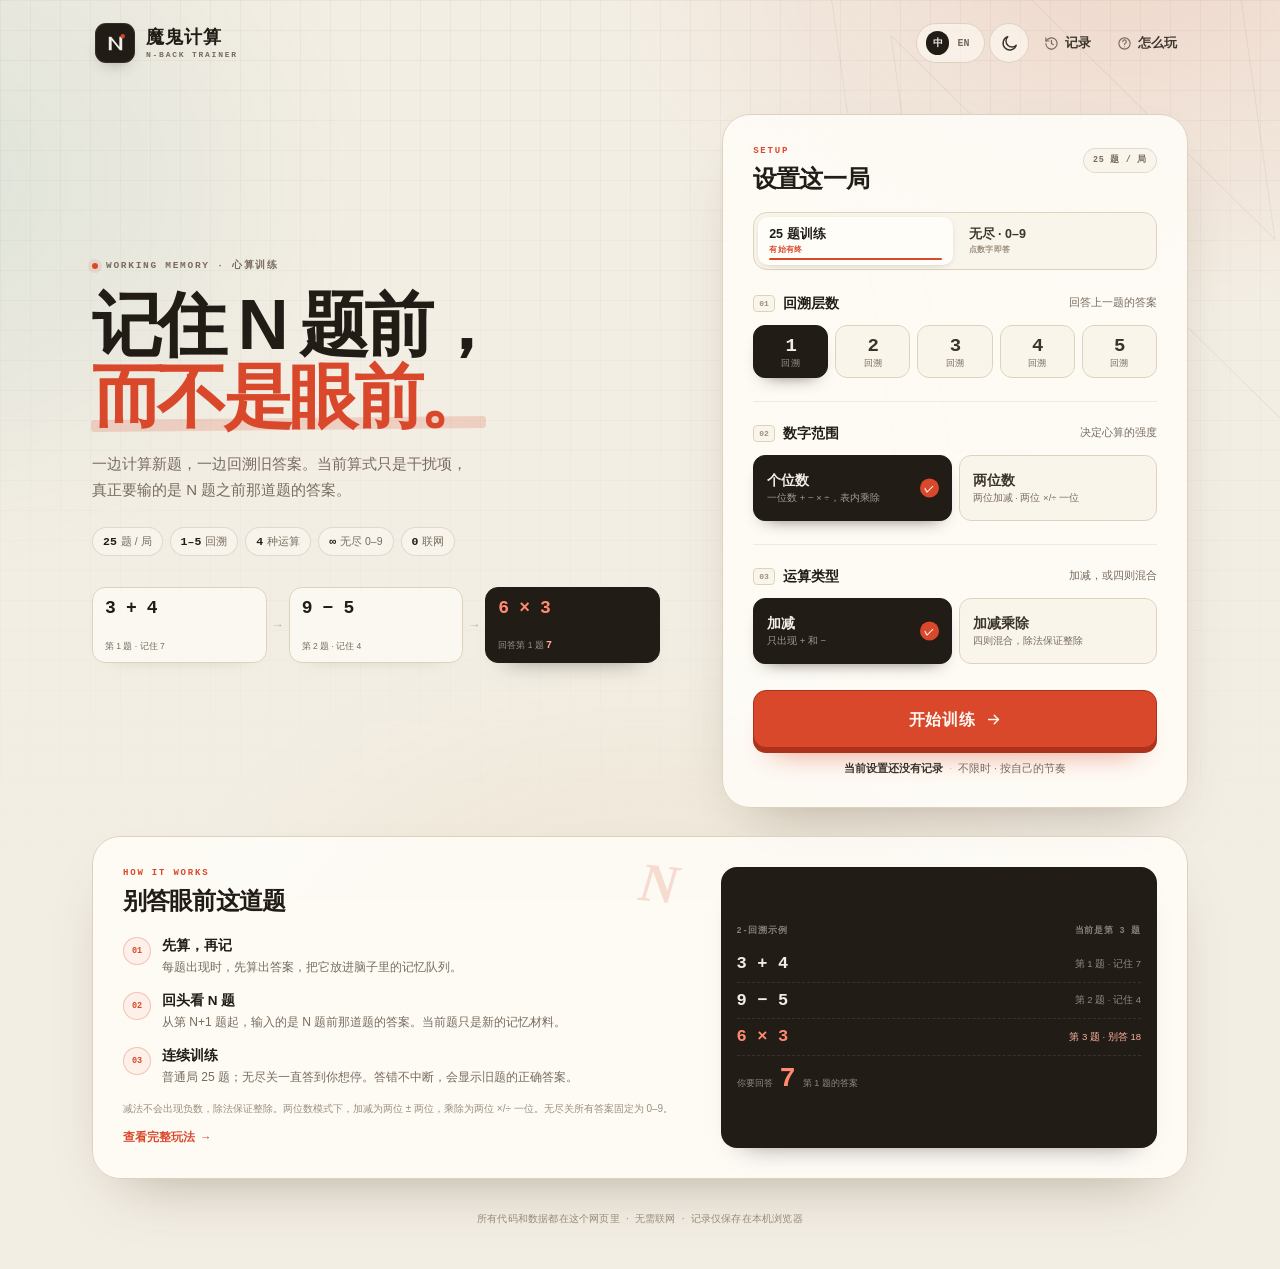
==== 魔鬼计算.html @ 998eb673 "Add offline N-back game with Chinese/English UI - 25-question training and 0–9 endless modes  - Slat" ====
<!DOCTYPE html>
<html lang="zh-CN" data-theme="light" data-lang="zh">
<head>
  <meta charset="utf-8">
  <meta name="viewport" content="width=device-width, initial-scale=1, viewport-fit=cover">
  <meta name="theme-color" content="#f3eee4">
  <meta name="color-scheme" content="light">
  <meta name="description" content="一个完全离线的 N-back 心算训练小游戏：支持 1–5 回溯、个位/两位数、加减与四则运算，以及 0–9 无尽关。">
  <script>
    (function () {
      try {
        var raw = localStorage.getItem('devilCalcNBack.v1');
        var saved = raw ? JSON.parse(raw) : null;
        var theme = saved && (saved.theme === 'dark' || saved.theme === 'light')
          ? saved.theme
          : (window.matchMedia && window.matchMedia('(prefers-color-scheme: dark)').matches ? 'dark' : 'light');
        document.documentElement.dataset.theme = theme;
        document.documentElement.style.colorScheme = theme;
        var meta = document.querySelector('meta[name="theme-color"]');
        if (meta) meta.setAttribute('content', theme === 'dark' ? '#111827' : '#f3eee4');
      } catch (error) {}
    })();
  </script>
  <title>魔鬼计算 · N-Back 心算训练</title>
  <link rel="icon" href="data:image/svg+xml,%3Csvg xmlns='http://www.w3.org/2000/svg' viewBox='0 0 64 64'%3E%3Crect width='64' height='64' rx='16' fill='%23211c16'/%3E%3Cpath d='M18 45V19h6l16 18V19h6v26h-6L24 27v18z' fill='%23f3eee4'/%3E%3Ccircle cx='49' cy='15' r='5' fill='%23d9482b'/%3E%3C/svg%3E">
  <style>
:root {
  --paper: #f3eee4;
  --paper-deep: #ebe3d4;
  --surface: #fffdf8;
  --surface-soft: #faf5eb;
  --surface-strong: #f6efe2;
  --ink: #211c16;
  --ink-soft: #3b342b;
  --muted: #776b5d;
  --muted-2: #9b8e7d;
  --line: #ded2bf;
  --line-strong: #c8b8a1;
  --accent: #d9482b;
  --accent-deep: #ad321b;
  --accent-soft: #f8ddd3;
  --teal: #13766a;
  --teal-deep: #0c5d54;
  --teal-soft: #dcefe9;
  --gold: #a97713;
  --blue: #3f6f9e;
  --danger: #b83a2c;
  --shadow-lg: 0 28px 60px -32px rgba(70, 50, 28, 0.4);
  --shadow-md: 0 16px 36px -24px rgba(70, 50, 28, 0.35);
  --radius-xl: 28px;
  --radius-lg: 20px;
  --radius-md: 14px;
  --font-sans: "Segoe UI", "Avenir Next", "PingFang SC", "Hiragino Sans GB", "Microsoft YaHei", "Noto Sans SC", sans-serif;
  --font-mono: "Cascadia Mono", "SFMono-Regular", Consolas, "Liberation Mono", monospace;
  --key-h: clamp(46px, 7vh, 58px);
  --deep: #211c16;
  --deep-2: #2b241d;
  --deep-fg: #f3eee4;
  --deep-muted: rgba(243, 238, 228, 0.56);
  --ring-track: rgba(33, 28, 22, 0.09);
  --track: rgba(33, 28, 22, 0.1);
}

html[data-theme="dark"] {
  --paper: #111827;
  --paper-deep: #0b1120;
  --surface: #374151;
  --surface-soft: #1f2937;
  --surface-strong: #4b5563;
  --ink: #f9fafb;
  --ink-soft: #e5e7eb;
  --muted: #9ca3af;
  --muted-2: #6b7280;
  --line: #374151;
  --line-strong: #4b5563;
  --accent: #ff6b4a;
  --accent-deep: #d94a2b;
  --accent-soft: #3b211a;
  --teal: #2dd4bf;
  --teal-deep: #14b8a6;
  --teal-soft: #134e4a;
  --gold: #fbbf24;
  --blue: #60a5fa;
  --danger: #fb7185;
  --shadow-lg: 0 28px 60px -32px rgba(0, 0, 0, 0.72);
  --shadow-md: 0 16px 36px -24px rgba(0, 0, 0, 0.7);
  --deep: #0b1120;
  --deep-2: #111827;
  --deep-fg: #f9fafb;
  --deep-muted: rgba(249, 250, 251, 0.55);
  --ring-track: rgba(156, 163, 175, 0.18);
  --track: rgba(156, 163, 175, 0.18);
}

*,
*::before,
*::after {
  box-sizing: border-box;
}

[hidden] {
  display: none !important;
}

html {
  -webkit-text-size-adjust: 100%;
}

body {
  margin: 0;
  min-height: 100vh;
  min-height: 100dvh;
  background: var(--paper);
  color: var(--ink);
  font-family: var(--font-sans);
  font-size: 16px;
  line-height: 1.5;
  -webkit-font-smoothing: antialiased;
  text-rendering: optimizeLegibility;
}

body[data-screen="game"] {
  overflow: hidden;
}

button,
input {
  font: inherit;
  color: inherit;
}

button {
  touch-action: manipulation;
}

a {
  color: inherit;
}

::selection {
  background: rgba(217, 72, 43, 0.22);
}

.sr-only {
  position: absolute;
  width: 1px;
  height: 1px;
  padding: 0;
  margin: -1px;
  overflow: hidden;
  clip: rect(0, 0, 0, 0);
  white-space: nowrap;
  border: 0;
}

.ambient {
  position: fixed;
  inset: 0;
  z-index: 0;
  pointer-events: none;
  overflow: hidden;
  background:
    radial-gradient(760px 520px at 88% -4%, rgba(217, 72, 43, 0.13), transparent 68%),
    radial-gradient(640px 560px at -6% 20%, rgba(19, 118, 106, 0.09), transparent 70%),
    radial-gradient(720px 520px at 50% 110%, rgba(169, 119, 19, 0.08), transparent 70%);
}

.ambient::before {
  content: "";
  position: absolute;
  inset: 0;
  background-image:
    linear-gradient(rgba(33, 28, 22, 0.035) 1px, transparent 1px),
    linear-gradient(90deg, rgba(33, 28, 22, 0.035) 1px, transparent 1px);
  background-size: 30px 30px;
  -webkit-mask-image: linear-gradient(to bottom, #000 0%, rgba(0, 0, 0, 0.55) 58%, transparent 100%);
  mask-image: linear-gradient(to bottom, #000 0%, rgba(0, 0, 0, 0.55) 58%, transparent 100%);
}

.ambient::after {
  content: "N";
  position: absolute;
  right: -0.14em;
  top: -0.3em;
  font-family: Georgia, "Times New Roman", serif;
  font-size: min(70vw, 880px);
  line-height: 1;
  font-weight: 700;
  color: transparent;
  -webkit-text-stroke: 1px rgba(33, 28, 22, 0.055);
  transform: rotate(-8deg);
}

.site-header {
  position: relative;
  z-index: 10;
  width: min(1160px, 100%);
  margin: 0 auto;
  padding: 20px 32px 0;
  display: flex;
  align-items: center;
  justify-content: space-between;
  gap: 18px;
}

body[data-screen="game"] .site-header {
  display: none;
}

.brand {
  display: inline-flex;
  align-items: center;
  gap: 11px;
  text-decoration: none;
  border-radius: 12px;
  padding: 3px;
}

.brand-mark {
  width: 40px;
  height: 40px;
  border-radius: 11px;
  background: var(--ink);
  color: var(--paper);
  display: grid;
  place-items: center;
  box-shadow: inset 0 0 0 1px rgba(255, 255, 255, 0.08), 0 8px 18px -12px rgba(33, 28, 22, 0.8);
  transition: transform 0.25s ease, border-radius 0.25s ease;
}

.brand-mark svg {
  width: 23px;
  height: 23px;
  display: block;
}

.brand:hover .brand-mark {
  transform: rotate(-5deg) scale(1.03);
  border-radius: 13px;
}

.brand-text {
  display: flex;
  flex-direction: column;
  gap: 2px;
}

.brand-text strong {
  font-size: 18px;
  line-height: 1.15;
  font-weight: 800;
  letter-spacing: 0.055em;
}

.brand-text small {
  font-family: var(--font-mono);
  font-size: 8px;
  font-weight: 600;
  line-height: 1.2;
  letter-spacing: 0.22em;
  color: var(--muted);
}

.header-actions {
  display: flex;
  align-items: center;
  gap: 4px;
}

.lang-btn {
  height: 40px;
  flex: 0 0 auto;
  padding: 0 9px;
  border: 1px solid var(--line);
  border-radius: 999px;
  background: rgba(255, 253, 248, 0.55);
  color: var(--muted);
  display: inline-flex;
  align-items: center;
  gap: 3px;
  font-family: var(--font-mono);
  font-size: 10px;
  font-weight: 700;
  cursor: pointer;
  transition: background 0.2s ease, border-color 0.2s ease, transform 0.15s ease;
}

.lang-btn span {
  min-width: 23px;
  height: 24px;
  padding: 0 4px;
  border-radius: 999px;
  display: grid;
  place-items: center;
  transition: background 0.18s ease, color 0.18s ease;
}

html[data-lang="zh"] .lang-zh,
html[data-lang="en"] .lang-en {
  background: var(--ink);
  color: var(--paper);
}

.lang-btn:hover {
  background: var(--surface);
  border-color: var(--line-strong);
  transform: translateY(-1px);
}

.lang-btn:active {
  transform: translateY(1px);
}

html[data-theme="dark"] .lang-btn {
  background: rgba(31, 41, 55, 0.8);
}

.icon-btn {
  width: 40px;
  height: 40px;
  flex: 0 0 auto;
  border: 1px solid var(--line);
  border-radius: 50%;
  background: rgba(255, 253, 248, 0.55);
  color: var(--ink-soft);
  display: grid;
  place-items: center;
  cursor: pointer;
  transition: background 0.2s ease, border-color 0.2s ease, transform 0.15s ease;
}

.icon-btn:hover {
  background: var(--surface);
  border-color: var(--line-strong);
  transform: translateY(-1px);
}

.icon-btn:active {
  transform: translateY(1px);
}

.icon-btn svg {
  width: 19px;
  height: 19px;
  display: block;
}

html[data-theme="light"] .icon-sun,
html[data-theme="dark"] .icon-moon {
  display: none;
}

.icon-btn-sm {
  width: 36px;
  height: 36px;
}

.icon-btn-sm svg {
  width: 17px;
  height: 17px;
}

.text-btn {
  border: 0;
  background: transparent;
  border-radius: 10px;
  padding: 9px 11px;
  display: inline-flex;
  align-items: center;
  gap: 6px;
  font-size: 12.5px;
  font-weight: 700;
  color: var(--ink-soft);
  cursor: pointer;
  transition: background 0.2s ease;
}

.text-btn:hover {
  background: rgba(33, 28, 22, 0.055);
}

.text-btn svg {
  width: 15px;
  height: 15px;
  color: var(--muted);
}

.main {
  position: relative;
  z-index: 1;
}

.screen[hidden] {
  display: none !important;
}

.screen {
  animation: screenIn 0.45s cubic-bezier(0.2, 0.8, 0.2, 1) both;
}

.home {
  width: min(1160px, 100%);
  margin: 0 auto;
  padding: 48px 32px 38px;
}

.home-intro {
  display: grid;
  grid-template-columns: minmax(0, 1fr) minmax(440px, 0.82fr);
  align-items: center;
  gap: clamp(34px, 5vw, 62px);
}

.hero-copy {
  min-width: 0;
  max-width: 625px;
}

.eyebrow {
  display: flex;
  align-items: center;
  gap: 8px;
  margin: 0;
  font-family: var(--font-mono);
  font-size: 9.5px;
  font-weight: 700;
  letter-spacing: 0.18em;
  color: var(--muted);
}

.eyebrow-dot {
  width: 6px;
  height: 6px;
  flex: 0 0 auto;
  border-radius: 50%;
  background: var(--accent);
  box-shadow: 0 0 0 4px rgba(217, 72, 43, 0.1);
}

.hero-copy h1 {
  margin: 16px 0 18px;
  font-size: clamp(44px, 5.5vw, 76px);
  line-height: 1.02;
  font-weight: 800;
  letter-spacing: -0.065em;
}

.hero-copy h1 em {
  position: relative;
  z-index: 0;
  display: inline-block;
  font-style: normal;
  color: var(--accent);
}

.hero-copy h1 em::after {
  content: "";
  position: absolute;
  left: -0.015em;
  right: -0.015em;
  bottom: 0.035em;
  height: 0.17em;
  z-index: -1;
  border-radius: 3px;
  background: rgba(217, 72, 43, 0.18);
  transform: rotate(-0.6deg);
}

.lede {
  max-width: 570px;
  margin: 0;
  font-size: 15px;
  line-height: 1.75;
  color: var(--muted);
}

.hero-tags {
  display: flex;
  flex-wrap: wrap;
  gap: 7px;
  margin-top: 24px;
}

.hero-tags span {
  display: inline-flex;
  align-items: baseline;
  gap: 4px;
  padding: 5px 10px;
  border: 1px solid rgba(33, 28, 22, 0.12);
  border-radius: 999px;
  background: rgba(255, 253, 248, 0.42);
  font-size: 10.5px;
  color: var(--muted);
}

.hero-tags b {
  font-family: var(--font-mono);
  font-size: 11.5px;
  color: var(--ink);
}

.memory-strip {
  display: flex;
  align-items: stretch;
  gap: 7px;
  max-width: 610px;
  margin-top: 31px;
}

.strip-card {
  flex: 1 1 0;
  min-width: 0;
  min-height: 76px;
  padding: 11px 12px 10px;
  border: 1px solid var(--line);
  border-radius: 13px;
  background: rgba(255, 253, 248, 0.66);
  display: flex;
  flex-direction: column;
  justify-content: space-between;
  gap: 7px;
  box-shadow: 0 10px 20px -22px rgba(33, 28, 22, 0.5);
}

.strip-q {
  font-family: var(--font-mono);
  font-size: 18px;
  font-weight: 700;
  line-height: 1;
  letter-spacing: -0.02em;
}

.strip-tag {
  overflow: hidden;
  text-overflow: ellipsis;
  white-space: nowrap;
  font-size: 8.5px;
  line-height: 1.3;
  color: var(--muted);
}

.strip-tag b {
  color: var(--accent);
  font-family: var(--font-mono);
  font-size: 10px;
}

.strip-arrow {
  align-self: center;
  flex: 0 0 auto;
  color: var(--line-strong);
  font-family: var(--font-mono);
  font-size: 13px;
}

.strip-card-now {
  border-color: var(--deep);
  background: var(--deep);
  color: var(--deep-fg);
  box-shadow: 0 16px 26px -22px rgba(0, 0, 0, 0.55);
}

.strip-card-now .strip-q {
  color: #ff8a70;
}

.strip-card-now .strip-tag {
  color: rgba(243, 238, 228, 0.56);
}

.strip-card-now .strip-tag b {
  color: #ffb09e;
}

.hero-art {
  position: relative;
  height: 340px;
  min-width: 0;
}

.art-orbit {
  position: absolute;
  top: 50%;
  left: 50%;
  width: 300px;
  height: 300px;
  border: 1px solid rgba(33, 28, 22, 0.1);
  border-radius: 50%;
  transform: translate(-50%, -50%);
}

.art-orbit::before {
  content: "";
  position: absolute;
  inset: 28px;
  border: 1px dashed rgba(33, 28, 22, 0.12);
  border-radius: 50%;
}

.art-orbit::after {
  content: "";
  position: absolute;
  top: 20px;
  right: 35px;
  width: 9px;
  height: 9px;
  border-radius: 50%;
  background: var(--teal);
  box-shadow: 0 0 0 6px rgba(19, 118, 106, 0.09);
}

.art-card {
  position: absolute;
  top: 50%;
  left: 50%;
  width: 212px;
  height: 126px;
  padding: 17px 19px;
  border-radius: 18px;
  display: flex;
  flex-direction: column;
  justify-content: space-between;
  border: 1px solid var(--line);
  box-shadow: var(--shadow-lg);
  animation: floatCard 7s ease-in-out infinite;
}

.art-card-back {
  transform: translate(-50%, -50%) translate(-43px, -66px) rotate(-7deg);
  background: var(--surface-strong);
  opacity: 0.72;
  animation-delay: -1.2s;
}

.art-card-mid {
  transform: translate(-50%, -50%) translate(42px, -8px) rotate(5deg);
  background: var(--surface);
  animation-delay: -3s;
}

.art-card-front {
  z-index: 3;
  transform: translate(-50%, -50%) translate(-4px, 63px) rotate(-2deg);
  background: var(--deep);
  color: var(--deep-fg);
  border-color: var(--deep);
  box-shadow: 0 26px 44px -26px rgba(0, 0, 0, 0.7);
  animation-delay: -4.4s;
}

.art-q {
  font-family: var(--font-mono);
  font-size: 27px;
  font-weight: 700;
  letter-spacing: -0.02em;
}

.art-tag {
  align-self: flex-start;
  font-family: var(--font-mono);
  font-size: 8.5px;
  letter-spacing: 0.11em;
  color: var(--muted);
}

.art-card-front .art-tag {
  color: rgba(243, 238, 228, 0.55);
}

.art-kicker {
  align-self: flex-start;
  padding: 4px 8px;
  border-radius: 5px;
  background: var(--accent);
  color: #fff8f2;
  font-family: var(--font-mono);
  font-size: 8.5px;
  font-weight: 700;
  letter-spacing: 0.1em;
}

.art-card-front strong {
  position: absolute;
  top: 31px;
  right: 21px;
  font-family: var(--font-mono);
  font-size: 64px;
  line-height: 0.9;
  font-weight: 800;
  color: #ff8a70;
  letter-spacing: -0.08em;
}

.art-return {
  position: absolute;
  right: 21px;
  bottom: 14px;
  font-size: 20px;
  color: rgba(243, 238, 228, 0.7);
}

.art-spark {
  position: absolute;
  width: 5px;
  height: 5px;
  border-radius: 50%;
  background: var(--accent);
}

.art-spark-1 {
  top: 42px;
  left: 19%;
  box-shadow: 0 0 0 5px rgba(217, 72, 43, 0.09);
}

.art-spark-2 {
  right: 13%;
  bottom: 35px;
  width: 4px;
  height: 4px;
  background: var(--teal);
  box-shadow: 0 0 0 5px rgba(19, 118, 106, 0.08);
}

.guide-panel {
  position: relative;
  overflow: hidden;
  margin-top: 28px;
}

.guide-grid {
  display: grid;
  grid-template-columns: minmax(0, 1.12fr) minmax(320px, 0.88fr);
  align-items: stretch;
  gap: clamp(24px, 4vw, 42px);
}

.guide-copy {
  min-width: 0;
}

.guide-grid .example {
  height: 100%;
  margin-top: 0;
  display: flex;
  flex-direction: column;
  justify-content: center;
}

.panel {
  background: rgba(255, 253, 248, 0.86);
  border: 1px solid var(--line);
  border-radius: var(--radius-xl);
  padding: 30px;
  box-shadow: var(--shadow-lg);
  -webkit-backdrop-filter: blur(9px);
  backdrop-filter: blur(9px);
}

.panel-head {
  display: flex;
  align-items: flex-start;
  justify-content: space-between;
  gap: 15px;
}

.kicker {
  margin: 0 0 6px;
  font-family: var(--font-mono);
  font-size: 9px;
  font-weight: 700;
  letter-spacing: 0.2em;
  color: var(--accent);
}

.panel h2 {
  margin: 0;
  font-size: 24px;
  line-height: 1.2;
  font-weight: 800;
  letter-spacing: -0.035em;
}

.round-badge {
  flex: 0 0 auto;
  margin-top: 3px;
  padding: 5px 9px;
  border: 1px solid rgba(33, 28, 22, 0.12);
  border-radius: 999px;
  font-family: var(--font-mono);
  font-size: 8.5px;
  font-weight: 700;
  letter-spacing: 0.08em;
  color: var(--muted);
  background: var(--surface-soft);
}

.mode-switch {
  display: grid;
  grid-template-columns: repeat(2, minmax(0, 1fr));
  gap: 5px;
  margin-top: 19px;
  padding: 4px;
  border: 1px solid var(--line);
  border-radius: 14px;
  background: var(--surface-soft);
}

.mode-tab {
  min-width: 0;
  min-height: 48px;
  padding: 8px 11px;
  border: 0;
  border-radius: 10px;
  background: transparent;
  color: var(--muted);
  display: flex;
  flex-direction: column;
  align-items: flex-start;
  justify-content: center;
  gap: 1px;
  text-align: left;
  cursor: pointer;
  transition: background 0.18s ease, box-shadow 0.18s ease, color 0.18s ease;
}

.mode-tab span {
  font-size: 12.5px;
  font-weight: 700;
  line-height: 1.25;
  color: var(--ink-soft);
}

.mode-tab small {
  font-family: var(--font-mono);
  font-size: 8px;
  font-weight: 600;
  letter-spacing: 0.05em;
  color: var(--muted-2);
}

.mode-tab:hover {
  background: rgba(255, 253, 248, 0.5);
}

.mode-tab[aria-checked="true"] {
  background: var(--surface);
  box-shadow: 0 2px 8px -5px rgba(33, 28, 22, 0.45);
}

.mode-tab[aria-checked="true"] span {
  color: var(--ink);
}

.mode-tab[aria-checked="true"] small {
  color: var(--accent);
}

.endless-info-text {
  margin: 0;
  padding: 12px 14px;
  border: 1px dashed var(--line-strong);
  border-radius: 12px;
  background: var(--surface-soft);
  font-size: 11.5px;
  line-height: 1.7;
  color: var(--muted);
}

.field {
  margin-top: 23px;
}

.field + .field {
  border-top: 1px solid rgba(33, 28, 22, 0.075);
  padding-top: 21px;
}

.field-head {
  display: flex;
  align-items: baseline;
  justify-content: space-between;
  gap: 12px;
  flex-wrap: wrap;
  margin-bottom: 11px;
}

.field-title {
  display: flex;
  align-items: center;
  gap: 8px;
  font-size: 14px;
  font-weight: 700;
}

.field-index {
  padding: 2px 5px;
  border: 1px solid var(--line);
  border-radius: 4px;
  font-family: var(--font-mono);
  font-size: 8px;
  font-weight: 600;
  line-height: 1.4;
  color: var(--muted-2);
  background: var(--surface-soft);
}

.field-hint {
  font-size: 11px;
  color: var(--muted);
}

.pill-group {
  display: grid;
  grid-template-columns: repeat(5, minmax(0, 1fr));
  gap: 7px;
}

.pill {
  position: relative;
  min-height: 53px;
  padding: 8px 4px 7px;
  border: 1px solid var(--line);
  border-radius: 12px;
  background: var(--surface-soft);
  color: var(--ink-soft);
  display: flex;
  flex-direction: column;
  align-items: center;
  justify-content: center;
  gap: 2px;
  cursor: pointer;
  transition: background 0.18s ease, color 0.18s ease, border-color 0.18s ease, transform 0.15s ease, box-shadow 0.18s ease;
}

.pill b {
  font-family: var(--font-mono);
  font-size: 19px;
  line-height: 1;
  font-weight: 800;
  letter-spacing: -0.04em;
}

.pill span {
  font-size: 8.5px;
  line-height: 1.2;
  color: var(--muted);
  letter-spacing: 0.04em;
}

.pill:hover {
  border-color: var(--line-strong);
  transform: translateY(-1px);
}

.pill[aria-checked="true"] {
  background: var(--ink);
  border-color: var(--ink);
  color: var(--paper);
  box-shadow: 0 9px 18px -13px rgba(33, 28, 22, 0.85);
}

.pill[aria-checked="true"] span {
  color: rgba(243, 238, 228, 0.58);
}

.choice-group {
  display: grid;
  grid-template-columns: repeat(2, minmax(0, 1fr));
  gap: 7px;
}

.choice {
  position: relative;
  min-height: 66px;
  padding: 11px 38px 11px 13px;
  border: 1px solid var(--line);
  border-radius: 12px;
  background: var(--surface-soft);
  color: var(--ink-soft);
  text-align: left;
  display: flex;
  flex-direction: column;
  justify-content: center;
  gap: 3px;
  cursor: pointer;
  transition: background 0.18s ease, color 0.18s ease, border-color 0.18s ease, transform 0.15s ease, box-shadow 0.18s ease;
}

.choice:hover {
  border-color: var(--line-strong);
  transform: translateY(-1px);
}

.choice-title {
  font-size: 14px;
  font-weight: 700;
  line-height: 1.2;
}

.choice-sub {
  font-size: 9.5px;
  line-height: 1.45;
  color: var(--muted);
}

.choice-check {
  position: absolute;
  top: 50%;
  right: 12px;
  width: 19px;
  height: 19px;
  border-radius: 50%;
  background: var(--accent);
  color: #fff8f2;
  display: grid;
  place-items: center;
  font-size: 10px;
  font-weight: 800;
  opacity: 0;
  transform: translateY(-50%) scale(0.5);
  transition: opacity 0.18s ease, transform 0.18s ease;
}

.choice[aria-checked="true"] {
  background: var(--ink);
  border-color: var(--ink);
  color: var(--paper);
  box-shadow: 0 9px 18px -13px rgba(33, 28, 22, 0.85);
}

.choice[aria-checked="true"] .choice-sub {
  color: rgba(243, 238, 228, 0.6);
}

.choice[aria-checked="true"] .choice-check {
  opacity: 1;
  transform: translateY(-50%) scale(1);
}

.btn {
  border: 1px solid transparent;
  border-radius: 13px;
  min-height: 50px;
  padding: 0 20px;
  display: inline-flex;
  align-items: center;
  justify-content: center;
  gap: 9px;
  font-size: 14.5px;
  font-weight: 750;
  line-height: 1.2;
  letter-spacing: 0.01em;
  cursor: pointer;
  transition: transform 0.12s ease, background 0.2s ease, border-color 0.2s ease, box-shadow 0.2s ease, opacity 0.2s ease;
}

.btn:active {
  transform: translateY(1px);
}

.btn svg {
  display: block;
}

.btn-start {
  width: 100%;
  min-height: 58px;
  margin-top: 26px;
  border-color: var(--accent-deep);
  background: var(--accent);
  color: #fff8f2;
  font-size: 16px;
  letter-spacing: 0.045em;
  box-shadow: 0 5px 0 var(--accent-deep), 0 20px 30px -20px rgba(217, 72, 43, 0.85);
}

.btn-start:hover {
  background: #e15334;
  transform: translateY(-1px);
  box-shadow: 0 6px 0 var(--accent-deep), 0 22px 32px -20px rgba(217, 72, 43, 0.9);
}

.btn-start:active {
  transform: translateY(4px);
  box-shadow: 0 1px 0 var(--accent-deep);
}

.btn-start svg {
  width: 17px;
  height: 17px;
  transition: transform 0.2s ease;
}

.btn-start:hover svg {
  transform: translateX(3px);
}

.setup-foot {
  margin-top: 13px;
  display: flex;
  align-items: center;
  justify-content: center;
  flex-wrap: wrap;
  gap: 6px;
  font-size: 10.5px;
  color: var(--muted);
  text-align: center;
}

#best-note {
  color: var(--ink-soft);
  font-weight: 600;
}

.foot-sep {
  color: var(--line-strong);
}

.guide-panel {
  position: relative;
  overflow: hidden;
}

.guide-head {
  position: relative;
  z-index: 1;
}

.guide-mark {
  flex: 0 0 auto;
  margin-top: -11px;
  font-family: Georgia, "Times New Roman", serif;
  font-size: 55px;
  line-height: 1;
  font-weight: 700;
  font-style: italic;
  color: var(--accent);
  opacity: 0.17;
  transform: rotate(6deg);
}

.steps {
  position: relative;
  z-index: 1;
  list-style: none;
  margin: 22px 0 0;
  padding: 0;
  display: grid;
  gap: 15px;
}

.steps li {
  display: grid;
  grid-template-columns: 28px minmax(0, 1fr);
  gap: 11px;
}

.step-num {
  width: 28px;
  height: 28px;
  border: 1px solid rgba(217, 72, 43, 0.28);
  border-radius: 50%;
  background: rgba(217, 72, 43, 0.06);
  color: var(--accent);
  display: grid;
  place-items: center;
  font-family: var(--font-mono);
  font-size: 8.5px;
  font-weight: 700;
}

.steps b {
  display: block;
  margin-bottom: 2px;
  font-size: 13.5px;
  line-height: 1.35;
}

.steps p {
  margin: 0;
  font-size: 12px;
  line-height: 1.65;
  color: var(--muted);
}

.example {
  position: relative;
  z-index: 1;
  margin-top: 22px;
  padding: 15px 16px 13px;
  border-radius: 16px;
  background: var(--deep);
  color: var(--deep-fg);
  box-shadow: 0 16px 26px -22px rgba(0, 0, 0, 0.55);
}

.example-head {
  display: flex;
  justify-content: space-between;
  gap: 10px;
  margin-bottom: 9px;
  font-family: var(--font-mono);
  font-size: 8.5px;
  font-weight: 600;
  letter-spacing: 0.09em;
  color: rgba(243, 238, 228, 0.48);
}

.example-row {
  display: flex;
  align-items: center;
  justify-content: space-between;
  gap: 12px;
  padding: 5px 0;
  border-bottom: 1px dashed rgba(243, 238, 228, 0.1);
}

.ex-q {
  font-family: var(--font-mono);
  font-size: 17px;
  font-weight: 700;
  letter-spacing: 0.01em;
}

.ex-tag {
  font-size: 9.5px;
  color: rgba(243, 238, 228, 0.52);
  text-align: right;
}

.ex-now .ex-q {
  color: #ff8a70;
}

.ex-now .ex-tag {
  color: #ffb09e;
}

.example-answer {
  display: flex;
  align-items: baseline;
  gap: 7px;
  padding-top: 10px;
}

.example-answer span {
  font-size: 9px;
  color: rgba(243, 238, 228, 0.52);
}

.example-answer strong {
  font-family: var(--font-mono);
  font-size: 27px;
  line-height: 1;
  font-weight: 800;
  color: #ff8a70;
}

.fineprint {
  position: relative;
  z-index: 1;
  margin: 14px 0 0;
  font-size: 10px;
  line-height: 1.6;
  color: var(--muted-2);
}

.inline-link {
  border: 0;
  background: none;
  padding: 0;
  display: inline-flex;
  align-items: center;
  gap: 5px;
  font-size: 11.5px;
  font-weight: 700;
  color: var(--ink);
  cursor: pointer;
}

.inline-link span {
  color: var(--accent);
  transition: transform 0.2s ease;
}

.inline-link:hover span {
  transform: translateX(3px);
}

.guide-panel .inline-link {
  position: relative;
  z-index: 1;
  margin-top: 12px;
}

.site-foot {
  display: flex;
  align-items: center;
  justify-content: center;
  flex-wrap: wrap;
  gap: 6px;
  margin-top: 32px;
  padding-bottom: 5px;
  font-size: 10px;
  color: var(--muted-2);
  letter-spacing: 0.02em;
}

/* ---------- Game ---------- */

.game {
  height: 100vh;
  height: 100dvh;
  min-height: 540px;
  overflow: hidden;
}

.game-shell {
  width: min(100%, 610px);
  height: 100%;
  margin: 0 auto;
  padding: max(14px, env(safe-area-inset-top)) 20px max(13px, env(safe-area-inset-bottom));
  display: flex;
  flex-direction: column;
  min-height: 0;
}

.game-bar {
  flex: 0 0 auto;
  height: 38px;
  display: flex;
  align-items: center;
  justify-content: space-between;
  gap: 10px;
}

.ghost-btn {
  border: 0;
  background: transparent;
  border-radius: 9px;
  padding: 7px 9px;
  margin-left: -9px;
  display: inline-flex;
  align-items: center;
  gap: 5px;
  font-size: 12px;
  font-weight: 700;
  color: var(--muted);
  cursor: pointer;
  transition: background 0.2s ease, color 0.2s ease;
}

.ghost-btn:hover {
  background: rgba(33, 28, 22, 0.055);
  color: var(--ink);
}

.game-config {
  min-width: 0;
  overflow: hidden;
  text-overflow: ellipsis;
  white-space: nowrap;
  font-family: var(--font-mono);
  font-size: 9.5px;
  font-weight: 600;
  letter-spacing: 0.03em;
  color: var(--muted);
  text-align: center;
}

.progress-block {
  flex: 0 0 auto;
  margin-top: 17px;
}

.progress-line {
  display: flex;
  align-items: baseline;
  justify-content: space-between;
  gap: 12px;
  font-family: var(--font-mono);
  font-size: 10px;
  font-weight: 600;
  letter-spacing: 0.03em;
  color: var(--muted);
}

#score-text {
  color: var(--ink-soft);
  font-weight: 700;
  transition: color 0.2s ease, transform 0.2s ease;
}

#score-text.bump {
  animation: scoreBump 0.45s ease;
}

.segments {
  display: grid;
  grid-template-columns: repeat(25, minmax(0, 1fr));
  gap: 3px;
  height: 7px;
  margin-top: 7px;
}

.seg {
  border-radius: 2px;
  background: var(--track);
  transition: background 0.25s ease, transform 0.25s ease;
}

.seg.done {
  background: var(--teal);
}

.seg.wrong {
  background: var(--accent);
}

.seg.current {
  background: var(--ink);
  transform: scaleY(1.55);
}

.endless-hud {
  flex: 0 0 auto;
  margin-top: 16px;
  padding: 9px 0 10px;
  border-bottom: 1px solid var(--line);
  display: flex;
  align-items: center;
  justify-content: space-between;
  gap: 12px;
}

.endless-hud-label {
  display: inline-flex;
  align-items: center;
  gap: 7px;
  font-family: var(--font-mono);
  font-size: 9.5px;
  font-weight: 700;
  letter-spacing: 0.06em;
  color: var(--accent-deep);
}

.live-dot {
  width: 6px;
  height: 6px;
  border-radius: 50%;
  background: var(--accent);
  box-shadow: 0 0 0 3px rgba(217, 72, 43, 0.1);
  animation: pulseDot 1.9s ease-in-out infinite;
}

.endless-hud-stats {
  display: flex;
  align-items: baseline;
  gap: 15px;
  font-family: var(--font-mono);
  font-size: 9px;
  color: var(--muted);
  letter-spacing: 0.02em;
}

.endless-hud-stats span {
  white-space: nowrap;
}

.endless-hud-stats b {
  margin-left: 3px;
  font-size: 12px;
  color: var(--ink);
}

#screen-game[data-mode="endless"] .progress-block {
  display: none !important;
}

#screen-game[data-mode="endless"] .answer-zone {
  max-width: 380px;
}

#screen-game[data-mode="endless"] .answer-label,
#screen-game[data-mode="endless"] .answer-box {
  display: none !important;
}

#screen-game[data-mode="endless"] .feedback-line {
  min-height: 28px;
  margin-top: 3px;
  font-size: 13px;
  line-height: 1.5;
}

#screen-game[data-mode="endless"] #backspace-btn,
#screen-game[data-mode="endless"] #submit-btn {
  display: none !important;
}

#screen-game[data-mode="endless"] .keypad [data-digit="0"] {
  grid-column: 2;
}

#screen-game[data-mode="endless"] .key.is-correct {
  border-color: var(--teal);
  background: var(--teal);
  color: #f4fffb;
  box-shadow: 0 0 0 4px rgba(19, 118, 106, 0.1);
}

#screen-game[data-mode="endless"] .key.is-wrong {
  border-color: var(--danger);
  background: var(--danger);
  color: #fff8f4;
  box-shadow: 0 0 0 4px rgba(184, 58, 44, 0.1);
}

#screen-game[data-mode="endless"] .key.is-answer {
  border-color: var(--teal);
  color: var(--teal);
  box-shadow: inset 0 0 0 2px var(--teal);
}

#screen-game[data-mode="endless"] .keypad.is-disabled {
  opacity: 1;
  pointer-events: none;
}

#screen-game[data-mode="endless"] .keypad.is-disabled .key {
  opacity: 0.5;
}

#screen-game[data-mode="endless"] .keypad.is-disabled .key.is-correct,
#screen-game[data-mode="endless"] .keypad.is-disabled .key.is-wrong,
#screen-game[data-mode="endless"] .keypad.is-disabled .key.is-answer {
  opacity: 1;
}

.play {
  flex: 1 1 auto;
  min-height: 0;
  padding: 7px 0;
  display: flex;
  align-items: center;
  justify-content: center;
}

.play-inner {
  width: 100%;
  display: flex;
  flex-direction: column;
  align-items: center;
}

.state-row {
  display: flex;
  justify-content: center;
}

.state-chip {
  display: inline-flex;
  align-items: center;
  gap: 8px;
  padding: 6px 12px;
  border: 1px solid rgba(217, 72, 43, 0.18);
  border-radius: 999px;
  background: rgba(217, 72, 43, 0.065);
  color: var(--accent-deep);
  font-size: 11.5px;
  font-weight: 700;
  letter-spacing: 0.03em;
}

.state-chip[data-mode="answer"] {
  border-color: rgba(19, 118, 106, 0.2);
  background: rgba(19, 118, 106, 0.065);
  color: var(--teal);
}

.state-dot {
  width: 6px;
  height: 6px;
  flex: 0 0 auto;
  border-radius: 50%;
  background: var(--accent);
  box-shadow: 0 0 0 3px rgba(217, 72, 43, 0.1);
  animation: pulseDot 1.9s ease-in-out infinite;
}

.state-chip[data-mode="answer"] .state-dot {
  background: var(--teal);
  box-shadow: 0 0 0 3px rgba(19, 118, 106, 0.1);
}

.expression-wrap {
  width: 100%;
  margin: clamp(17px, 3.2vh, 30px) 0 clamp(15px, 2.7vh, 24px);
  text-align: center;
}

.expression {
  min-height: 1.06em;
  display: flex;
  align-items: baseline;
  justify-content: center;
  gap: 0.13em;
  font-size: clamp(52px, 12vw, 88px);
  line-height: 1.06;
  font-weight: 800;
  letter-spacing: -0.06em;
  font-variant-numeric: tabular-nums;
}

.expression .num {
  font-feature-settings: "tnum";
}

.expression .op {
  color: var(--accent);
  font-size: 0.72em;
  font-weight: 700;
  transform: translateY(-0.035em);
}

.expression.swap {
  animation: expressionIn 0.24s cubic-bezier(0.2, 0.8, 0.2, 1) both;
}

.expression-sub {
  margin: 9px 0 0;
  font-size: 11.5px;
  line-height: 1.5;
  color: var(--muted);
  letter-spacing: 0.01em;
}

.answer-zone {
  width: 100%;
  max-width: 380px;
  margin: 0 auto;
  text-align: center;
}

.answer-label {
  margin-bottom: 7px;
  font-family: var(--font-mono);
  font-size: 9.5px;
  font-weight: 700;
  letter-spacing: 0.18em;
  color: var(--muted);
  text-transform: uppercase;
}

.answer-box {
  position: relative;
  min-height: 76px;
  padding: 0 18px;
  border: 1.5px solid var(--line-strong);
  border-radius: 16px;
  background: var(--surface);
  display: flex;
  align-items: center;
  justify-content: center;
  gap: 2px;
  box-shadow: inset 0 2px 0 rgba(255, 255, 255, 0.8), 0 12px 24px -22px rgba(33, 28, 22, 0.65);
  transition: border-color 0.2s ease, background 0.2s ease, box-shadow 0.2s ease;
}

.answer-box.is-locked {
  border-style: dashed;
  background: var(--surface-soft);
  box-shadow: none;
}

.answer-box.is-correct {
  border-color: var(--teal);
  background: var(--teal-soft);
  box-shadow: 0 0 0 4px rgba(19, 118, 106, 0.08);
}

.answer-box.is-wrong {
  border-color: var(--danger);
  background: #fbe4de;
  box-shadow: 0 0 0 4px rgba(184, 58, 44, 0.08);
}

.answer-box.is-nudge {
  animation: shakeBox 0.36s ease;
}

.answer-value {
  font-family: var(--font-mono);
  font-size: clamp(37px, 8vw, 49px);
  line-height: 1;
  font-weight: 800;
  letter-spacing: 0.055em;
  font-variant-numeric: tabular-nums;
  transform: translateX(0.028em);
}

.answer-box[data-empty="true"] .answer-value {
  color: var(--muted-2);
  font-weight: 500;
  letter-spacing: 0;
}

.caret {
  width: 2px;
  height: 33px;
  margin-left: 2px;
  border-radius: 1px;
  background: var(--accent);
  opacity: 0;
  animation: blinkCaret 1.05s steps(1) infinite;
}

.answer-box:not([data-empty="true"]) .caret {
  opacity: 1;
}

.answer-box.is-locked .caret,
.answer-box.is-correct .caret,
.answer-box.is-wrong .caret {
  display: none;
}

.feedback-line {
  min-height: 21px;
  margin-top: 8px;
  font-size: 11.5px;
  font-weight: 700;
  line-height: 1.4;
  color: var(--muted);
  transition: color 0.15s ease;
}

.feedback-line.correct {
  color: var(--teal);
}

.feedback-line.wrong {
  color: var(--danger);
}

.feedback-line.nudge {
  color: var(--muted);
  font-weight: 600;
}

.interaction {
  width: 100%;
  max-width: 380px;
  min-height: calc(var(--key-h) * 4 + 24px);
  margin: 13px auto 0;
  display: flex;
  flex-direction: column;
  justify-content: center;
  transition: min-height 0.28s ease;
}

.interaction.is-memory {
  min-height: 0;
  margin-top: 6px;
}

.warm-actions {
  width: 100%;
  display: flex;
  flex-direction: column;
  align-items: center;
  justify-content: center;
}

.memory-dots {
  display: flex;
  align-items: center;
  justify-content: center;
  gap: 8px;
  min-height: 11px;
  margin-bottom: 12px;
}

.memory-dots i {
  width: 9px;
  height: 9px;
  border: 1.5px solid var(--line-strong);
  border-radius: 50%;
  background: transparent;
  transition: background 0.25s ease, border-color 0.25s ease, box-shadow 0.25s ease;
}

.memory-dots i.done {
  border-color: var(--accent);
  background: var(--accent);
  box-shadow: 0 0 0 4px rgba(217, 72, 43, 0.09);
}

.btn-accent {
  border-color: var(--ink);
  background: var(--ink);
  color: var(--paper);
  box-shadow: 0 4px 0 rgba(33, 28, 22, 0.22);
}

.btn-accent:hover {
  background: #302820;
  transform: translateY(-1px);
}

.btn-accent:active {
  transform: translateY(3px);
  box-shadow: 0 1px 0 rgba(33, 28, 22, 0.22);
}

.btn-wide {
  width: 100%;
  min-height: 52px;
}

.warm-hint {
  margin: 12px 0 0;
  font-size: 10px;
  color: var(--muted-2);
  text-align: center;
}

.keypad {
  display: grid;
  grid-template-columns: repeat(3, minmax(0, 1fr));
  gap: 8px;
  width: 100%;
}

.key {
  height: var(--key-h);
  border: 1px solid var(--line);
  border-radius: 14px;
  background: var(--surface);
  color: var(--ink);
  display: grid;
  place-items: center;
  font-family: var(--font-mono);
  font-size: clamp(20px, 3.6vw, 23px);
  font-weight: 700;
  line-height: 1;
  cursor: pointer;
  box-shadow: 0 2px 0 rgba(33, 28, 22, 0.07);
  transition: background 0.15s ease, border-color 0.15s ease, transform 0.08s ease, box-shadow 0.08s ease;
  user-select: none;
  -webkit-user-select: none;
}

.key:hover {
  background: #fff;
  border-color: var(--line-strong);
}

.key:active {
  transform: translateY(2px);
  box-shadow: none;
}

.key-fn {
  font-family: var(--font-sans);
  font-size: 19px;
  color: var(--muted);
}

.key-fn svg {
  width: 23px;
  height: 23px;
}

.key-submit {
  border-color: var(--teal-deep);
  background: var(--teal);
  color: #f5fffb;
  box-shadow: 0 2px 0 var(--teal-deep);
}

.key-submit:hover {
  border-color: var(--teal-deep);
  background: #178477;
}

.key-submit:active {
  box-shadow: none;
}

.key-submit svg {
  width: 24px;
  height: 24px;
}

.keypad.is-disabled {
  opacity: 0.52;
  pointer-events: none;
}

.correction {
  position: relative;
  width: 100%;
  padding: 14px 15px 15px;
  border: 1px solid #e7c3b7;
  border-radius: 16px;
  background: #fff7f2;
  box-shadow: 0 12px 26px -24px rgba(184, 58, 44, 0.5);
  overflow: hidden;
}

.correction-top {
  display: flex;
  align-items: flex-start;
  justify-content: space-between;
  gap: 12px;
}

.correction-label {
  display: block;
  font-family: var(--font-mono);
  font-size: 8px;
  font-weight: 700;
  letter-spacing: 0.18em;
  color: var(--muted);
}

#correct-answer {
  display: block;
  margin-top: 1px;
  font-family: var(--font-mono);
  font-size: 38px;
  line-height: 1;
  font-weight: 800;
  letter-spacing: -0.04em;
  color: var(--danger);
}

.wrong-input {
  margin-top: 3px;
  font-size: 9.5px;
  color: var(--muted);
}

.correction-q {
  margin-top: 8px;
  padding-top: 8px;
  border-top: 1px dashed rgba(184, 58, 44, 0.16);
  font-family: var(--font-mono);
  font-size: 13px;
  font-weight: 600;
  color: var(--ink-soft);
  text-align: left;
}

.correction .btn {
  min-height: 39px;
  margin-top: 11px;
  font-size: 12.5px;
}

.btn-quiet {
  border-color: var(--line-strong);
  background: var(--surface);
  color: var(--ink-soft);
}

.btn-quiet:hover {
  background: #fff;
  border-color: var(--ink-soft);
}

.correction-bar {
  position: absolute;
  left: 0;
  right: 0;
  bottom: 0;
  height: 3px;
  background: rgba(184, 58, 44, 0.09);
}

.correction-bar i {
  display: block;
  width: 100%;
  height: 100%;
  background: var(--accent);
  transform-origin: left center;
  transform: scaleX(0);
}

.correction-bar.run i {
  animation: correctionTimer 3.2s linear forwards;
}

.game-foot {
  flex: 0 0 auto;
  display: flex;
  align-items: center;
  justify-content: space-between;
  gap: 12px;
  padding-top: 9px;
  border-top: 1px solid rgba(33, 28, 22, 0.075);
  font-family: var(--font-mono);
  font-size: 9.5px;
  font-weight: 600;
  letter-spacing: 0.03em;
  color: var(--muted);
}

.streak {
  display: inline-flex;
  align-items: center;
  gap: 5px;
  opacity: 0.42;
  transition: opacity 0.2s ease, color 0.2s ease;
}

.streak.hot {
  opacity: 1;
  color: var(--accent-deep);
}

.streak-mark {
  color: var(--accent);
  font-size: 8px;
  transform: translateY(-0.5px);
}

.streak b {
  font-size: 11px;
  color: currentColor;
}

.streak.bump b {
  animation: scoreBump 0.35s ease;
}

.elapsed b {
  color: var(--ink-soft);
  font-weight: 700;
}

/* ---------- Result ---------- */

.result {
  width: min(900px, 100%);
  margin: 0 auto;
  padding: 34px 32px 64px;
}

.result-wrap {
  width: 100%;
}

.result-head {
  text-align: center;
}

.result-head .eyebrow {
  justify-content: center;
}

.result-head h1 {
  margin: 14px 0 12px;
  font-size: clamp(34px, 5vw, 50px);
  line-height: 1.1;
  font-weight: 800;
  letter-spacing: -0.055em;
}

.result-config {
  display: flex;
  align-items: center;
  justify-content: center;
  flex-wrap: wrap;
  gap: 6px;
}

.result-config span {
  padding: 4px 9px;
  border: 1px solid rgba(33, 28, 22, 0.11);
  border-radius: 999px;
  background: rgba(255, 253, 248, 0.5);
  font-family: var(--font-mono);
  font-size: 8.5px;
  font-weight: 600;
  letter-spacing: 0.04em;
  color: var(--muted);
}

.result-panel {
  margin-top: 25px;
  padding: 31px 33px 25px;
  border: 1px solid var(--line);
  border-radius: var(--radius-xl);
  background: rgba(255, 253, 248, 0.9);
  box-shadow: var(--shadow-lg);
  -webkit-backdrop-filter: blur(9px);
  backdrop-filter: blur(9px);
}

.result-top {
  display: grid;
  grid-template-columns: 205px minmax(0, 1fr);
  align-items: center;
  gap: 34px;
}

.medal {
  --acc: 0%;
  --rank-color: var(--teal);
  position: relative;
  width: 190px;
  max-width: 100%;
  aspect-ratio: 1;
  border-radius: 50%;
  display: grid;
  place-items: center;
  background: conic-gradient(var(--rank-color) var(--acc), var(--ring-track) 0);
}

.medal::after {
  content: "";
  position: absolute;
  inset: 8px;
  border-radius: 50%;
  background: var(--surface);
  box-shadow: inset 0 0 0 1px rgba(33, 28, 22, 0.055);
}

.medal-core {
  position: relative;
  z-index: 1;
  display: flex;
  flex-direction: column;
  align-items: center;
}

.medal-label {
  font-family: var(--font-mono);
  font-size: 7.5px;
  font-weight: 700;
  letter-spacing: 0.24em;
  color: var(--muted-2);
}

.rank-letter {
  display: block;
  margin: 1px 0 1px;
  font-family: var(--font-mono);
  font-size: 73px;
  line-height: 1;
  font-weight: 800;
  letter-spacing: -0.08em;
  color: var(--rank-color);
}

.medal-pct {
  font-family: var(--font-mono);
  font-size: 11px;
  font-weight: 700;
  color: var(--muted);
}

.medal[data-rank="S"] {
  --rank-color: var(--gold);
}

.medal[data-rank="A"] {
  --rank-color: var(--teal);
}

.medal[data-rank="B"] {
  --rank-color: var(--blue);
}

.medal[data-rank="C"] {
  --rank-color: #b06d1c;
}

.medal[data-rank="D"] {
  --rank-color: var(--danger);
}

.score-block {
  min-width: 0;
}

.score-label {
  font-family: var(--font-mono);
  font-size: 8.5px;
  font-weight: 700;
  letter-spacing: 0.2em;
  color: var(--muted);
}

.score-line {
  display: flex;
  align-items: baseline;
  gap: 7px;
  margin: 3px 0 5px;
}

.score-line strong {
  font-family: var(--font-mono);
  font-size: clamp(56px, 8vw, 76px);
  line-height: 1;
  font-weight: 800;
  letter-spacing: -0.07em;
  font-variant-numeric: tabular-nums;
}

.score-line span {
  font-size: 12px;
  color: var(--muted);
}

.new-best {
  display: inline-flex;
  align-items: center;
  margin-top: 2px;
  padding: 4px 7px;
  border-radius: 4px;
  background: var(--accent);
  color: #fff8f2;
  font-family: var(--font-mono);
  font-size: 8px;
  font-weight: 700;
  letter-spacing: 0.08em;
  animation: bestIn 0.45s cubic-bezier(0.2, 0.8, 0.2, 1) both;
}

.new-best[hidden] {
  display: none;
}

.score-note {
  margin: 10px 0 0;
  font-size: 10px;
  color: var(--muted-2);
}

.stat-grid {
  display: grid;
  grid-template-columns: repeat(4, minmax(0, 1fr));
  gap: 14px;
  margin-top: 26px;
  padding-top: 21px;
  border-top: 1px solid var(--line);
}

.stat {
  min-width: 0;
}

.stat span {
  display: block;
  margin-bottom: 4px;
  font-size: 9.5px;
  color: var(--muted);
}

.stat b {
  display: block;
  font-family: var(--font-mono);
  font-size: 18px;
  line-height: 1.1;
  font-weight: 800;
  letter-spacing: -0.03em;
  white-space: nowrap;
}

.pattern-block {
  margin-top: 22px;
  padding-top: 18px;
  border-top: 1px dashed rgba(33, 28, 22, 0.12);
}

.pattern-head {
  display: flex;
  justify-content: space-between;
  gap: 12px;
  margin-bottom: 8px;
  font-size: 9px;
  color: var(--muted);
}

.pattern {
  display: flex;
  gap: 3px;
  height: 11px;
}

.pattern i {
  flex: 1 1 0;
  border-radius: 2px;
  background: var(--track);
}

.pattern i.ok {
  background: var(--teal);
}

.pattern i.bad {
  background: var(--accent);
}

.suggestion {
  display: flex;
  align-items: center;
  gap: 11px;
  margin-top: 17px;
  padding: 14px 16px;
  border: 1px solid var(--line);
  border-left: 3px solid var(--accent);
  border-radius: 11px;
  background: rgba(255, 253, 248, 0.55);
}

.suggestion-mark {
  flex: 0 0 auto;
  color: var(--accent);
  font-size: 16px;
  line-height: 1;
}

.suggestion p {
  flex: 1 1 auto;
  margin: 0;
  font-size: 12px;
  line-height: 1.55;
  color: var(--ink-soft);
}

.suggestion-btn {
  flex: 0 0 auto;
  border: 0;
  background: none;
  padding: 4px 0;
  font-size: 11.5px;
  font-weight: 700;
  color: var(--accent);
  cursor: pointer;
  white-space: nowrap;
}

.suggestion-btn:hover {
  text-decoration: underline;
}

.result-actions {
  display: flex;
  align-items: center;
  justify-content: center;
  gap: 11px;
  margin-top: 23px;
}

.btn-again {
  width: auto;
  min-width: 218px;
  margin-top: 0;
}

.btn-outline {
  min-width: 134px;
  min-height: 56px;
  border-color: var(--line-strong);
  background: var(--surface);
  color: var(--ink);
}

.btn-outline:hover {
  border-color: var(--ink-soft);
  background: #fff;
  transform: translateY(-1px);
}

.result-history-link {
  display: flex;
  width: fit-content;
  margin: 18px auto 0;
}

.result-history-link span {
  color: var(--accent);
}

.result-foot {
  margin: 16px 0 0;
  text-align: center;
  font-size: 9.5px;
  color: var(--muted-2);
}

/* ---------- Dialogs ---------- */

.dialog {
  width: min(92vw, 650px);
  max-width: none;
  max-height: none;
  padding: 0;
  border: 1px solid var(--line);
  border-radius: 24px;
  background: var(--surface);
  color: var(--ink);
  box-shadow: 0 30px 80px -20px rgba(33, 28, 22, 0.45);
  overflow: hidden;
}

.dialog::backdrop {
  background: rgba(25, 21, 17, 0.54);
  -webkit-backdrop-filter: blur(5px);
  backdrop-filter: blur(5px);
}

.dialog-sm {
  width: min(92vw, 430px);
}

.dialog-inner {
  max-height: min(84vh, 780px);
  max-height: min(84dvh, 780px);
  padding: 27px 28px 23px;
  display: flex;
  flex-direction: column;
  min-height: 0;
}

.dialog-head {
  flex: 0 0 auto;
  display: flex;
  align-items: flex-start;
  justify-content: space-between;
  gap: 16px;
}

.dialog-head h2 {
  margin: 0;
  font-size: 26px;
  line-height: 1.15;
  font-weight: 800;
  letter-spacing: -0.04em;
}

.dialog-close {
  margin-top: -3px;
  margin-right: -4px;
  width: 34px;
  height: 34px;
  font-family: var(--font-sans);
  font-size: 20px;
  line-height: 1;
}

.dialog-sub {
  flex: 0 0 auto;
  margin: 7px 0 0;
  font-size: 10.5px;
  color: var(--muted);
}

.dialog-foot {
  flex: 0 0 auto;
  display: flex;
  align-items: center;
  justify-content: space-between;
  gap: 12px;
  margin-top: 18px;
  padding-top: 16px;
  border-top: 1px solid var(--line);
}

.dialog-foot-right {
  justify-content: flex-end;
}

.btn-sm {
  min-height: 38px;
  padding: 0 15px;
  font-size: 12px;
}

.text-danger {
  border: 0;
  background: none;
  padding: 6px 0;
  font-size: 11px;
  font-weight: 600;
  color: var(--muted);
  cursor: pointer;
  transition: color 0.2s ease;
}

.text-danger:hover,
.text-danger.armed {
  color: var(--danger);
}

.text-danger.armed {
  font-weight: 700;
}

.history-list {
  flex: 1 1 auto;
  min-height: 0;
  margin: 17px -6px 0;
  padding: 0 6px;
  overflow-y: auto;
  overscroll-behavior: contain;
  display: flex;
  flex-direction: column;
  gap: 7px;
}

.record {
  display: grid;
  grid-template-columns: 78px minmax(0, 1fr) auto;
  align-items: center;
  gap: 13px;
  padding: 10px 12px;
  border: 1px solid var(--line);
  border-radius: 11px;
  background: var(--surface-soft);
}

.record-date b {
  display: block;
  font-family: var(--font-mono);
  font-size: 11px;
  line-height: 1.25;
  font-weight: 700;
}

.record-date span {
  display: block;
  margin-top: 2px;
  font-family: var(--font-mono);
  font-size: 8.5px;
  color: var(--muted);
}

.record-main {
  min-width: 0;
}

.record-config {
  overflow: hidden;
  text-overflow: ellipsis;
  white-space: nowrap;
  font-size: 10.5px;
  font-weight: 600;
  color: var(--ink-soft);
}

.record-meta {
  margin-top: 2px;
  font-size: 8.5px;
  color: var(--muted);
}

.record-result {
  text-align: right;
}

.record-result b {
  display: block;
  font-family: var(--font-mono);
  font-size: 16px;
  line-height: 1.1;
  font-weight: 800;
  color: var(--teal);
}

.record-result span {
  display: block;
  margin-top: 2px;
  font-size: 8.5px;
  color: var(--muted);
  white-space: nowrap;
}

.history-empty {
  margin: auto;
  padding: 35px 15px;
  text-align: center;
}

.empty-mark {
  width: 52px;
  height: 52px;
  margin: 0 auto 13px;
  border: 1px dashed var(--line-strong);
  border-radius: 15px;
  display: grid;
  place-items: center;
  font-family: var(--font-mono);
  font-size: 20px;
  color: var(--muted-2);
  transform: rotate(-4deg);
}

.history-empty b {
  display: block;
  font-size: 14px;
  font-weight: 700;
}

.history-empty p {
  margin: 5px 0 0;
  font-size: 10.5px;
  color: var(--muted);
}

.help-content {
  min-height: 0;
  margin-top: 17px;
  padding-right: 2px;
  overflow-y: auto;
  overscroll-behavior: contain;
}

.help-lead {
  margin: 0 0 16px;
  font-size: 13px;
  line-height: 1.6;
  color: var(--ink-soft);
  font-weight: 600;
}

.help-steps {
  margin: 0;
  padding: 0;
  list-style: none;
  display: grid;
  gap: 13px;
}

.help-steps li {
  display: grid;
  grid-template-columns: 25px minmax(0, 1fr);
  grid-template-rows: auto auto;
  gap: 0 10px;
}

.help-steps li::before {
  content: counter(list-item, decimal-leading-zero);
  grid-column: 1;
  grid-row: 1 / span 2;
  align-self: start;
  width: 25px;
  height: 25px;
  border: 1px solid rgba(217, 72, 43, 0.26);
  border-radius: 50%;
  background: rgba(217, 72, 43, 0.06);
  color: var(--accent);
  display: grid;
  place-items: center;
  font-family: var(--font-mono);
  font-size: 8px;
  font-weight: 700;
}

.help-steps b {
  grid-column: 2;
  grid-row: 1;
  display: block;
  margin-bottom: 2px;
  font-size: 12.5px;
}

.help-steps span {
  grid-column: 2;
  grid-row: 2;
  display: block;
  font-size: 11px;
  line-height: 1.65;
  color: var(--muted);
}

.help-example {
  margin-top: 18px;
  padding: 12px 14px;
  border-radius: 13px;
  background: var(--deep);
  color: var(--deep-fg);
}

.help-example-row {
  display: grid;
  grid-template-columns: 92px minmax(0, 1fr) auto;
  align-items: center;
  gap: 10px;
  padding: 5px 0;
  border-bottom: 1px dashed rgba(243, 238, 228, 0.1);
}

.help-example-row:last-child {
  border-bottom: 0;
}

.help-example-row span {
  font-size: 9px;
  color: rgba(243, 238, 228, 0.5);
}

.help-example-row b {
  font-family: var(--font-mono);
  font-size: 12px;
  font-weight: 700;
}

.help-example-row em {
  font-style: normal;
  font-size: 9px;
  color: rgba(243, 238, 228, 0.5);
}

.help-example-row.current b {
  color: #ff9a82;
}

.help-example-row.current em {
  color: #ffb09e;
  font-weight: 700;
}

.help-notes {
  margin-top: 14px;
  padding-top: 13px;
  border-top: 1px solid var(--line);
}

.help-notes p {
  margin: 0 0 7px;
  font-size: 10.5px;
  line-height: 1.6;
  color: var(--muted);
}

.help-notes p:last-child {
  margin-bottom: 0;
}

.help-notes b {
  color: var(--ink-soft);
}

.quit-copy {
  margin: 15px 0 0;
  font-size: 12.5px;
  line-height: 1.6;
  color: var(--muted);
}

.quit-actions {
  display: flex;
  justify-content: flex-end;
  gap: 9px;
  margin-top: 22px;
}

.btn-danger {
  min-height: 42px;
  padding: 0 16px;
  border-color: #8f2b20;
  background: var(--danger);
  color: #fff8f4;
  font-size: 12.5px;
  box-shadow: 0 3px 0 #7f251b;
}

.btn-danger:hover {
  background: #c74435;
  transform: translateY(-1px);
}

.btn-danger:active {
  transform: translateY(2px);
  box-shadow: none;
}

/* ---------- Overlays ---------- */

.countdown {
  position: fixed;
  inset: 0;
  z-index: 100;
  display: grid;
  place-items: center;
  padding: 24px;
  background:
    radial-gradient(620px 420px at 50% 42%, rgba(217, 72, 43, 0.12), transparent 70%),
    rgba(24, 20, 16, 0.92);
  -webkit-backdrop-filter: blur(9px);
  backdrop-filter: blur(9px);
  color: var(--paper);
  opacity: 1;
  transition: opacity 0.24s ease;
}

.countdown[hidden] {
  display: none;
}

.countdown.out {
  opacity: 0;
}

.countdown-inner {
  text-align: center;
}

.countdown-eyebrow {
  justify-content: center;
  color: rgba(243, 238, 228, 0.55);
}

.countdown-eyebrow .eyebrow-dot {
  background: var(--accent);
}

.count-num {
  margin: 8px 0 18px;
  font-family: var(--font-mono);
  font-size: clamp(102px, 18vw, 158px);
  line-height: 1;
  font-weight: 800;
  letter-spacing: -0.08em;
  color: var(--paper);
}

.count-num.tick {
  animation: countPop 0.5s cubic-bezier(0.2, 0.8, 0.2, 1) both;
}

.countdown p:last-child {
  margin: 0;
  font-size: 12px;
  letter-spacing: 0.04em;
  color: rgba(243, 238, 228, 0.56);
}

.toast {
  position: fixed;
  left: 50%;
  bottom: max(24px, env(safe-area-inset-bottom));
  z-index: 120;
  max-width: calc(100vw - 32px);
  padding: 9px 15px;
  border: 1px solid rgba(255, 255, 255, 0.1);
  border-radius: 999px;
  background: rgba(33, 28, 22, 0.94);
  color: var(--paper);
  font-size: 11.5px;
  font-weight: 600;
  text-align: center;
  box-shadow: 0 12px 30px -15px rgba(0, 0, 0, 0.7);
  opacity: 0;
  transform: translate(-50%, 12px);
  pointer-events: none;
  transition: opacity 0.22s ease, transform 0.22s ease;
}

.toast.show {
  opacity: 1;
  transform: translate(-50%, 0);
}

/* ---------- Animations ---------- */

@keyframes screenIn {
  from {
    opacity: 0;
    transform: translateY(8px);
  }
  to {
    opacity: 1;
    transform: translateY(0);
  }
}

@keyframes floatCard {
  0%,
  100% {
    margin-top: 0;
  }
  50% {
    margin-top: -7px;
  }
}

@keyframes pulseDot {
  0%,
  100% {
    opacity: 1;
    transform: scale(1);
  }
  50% {
    opacity: 0.55;
    transform: scale(0.82);
  }
}

@keyframes expressionIn {
  from {
    opacity: 0;
    transform: translateY(8px) scale(0.985);
  }
  to {
    opacity: 1;
    transform: translateY(0) scale(1);
  }
}

@keyframes blinkCaret {
  0%,
  48% {
    opacity: 1;
  }
  49%,
  100% {
    opacity: 0;
  }
}

@keyframes shakeBox {
  0%,
  100% {
    transform: translateX(0);
  }
  20% {
    transform: translateX(-6px);
  }
  40% {
    transform: translateX(5px);
  }
  60% {
    transform: translateX(-4px);
  }
  80% {
    transform: translateX(3px);
  }
}

@keyframes scoreBump {
  0%,
  100% {
    transform: scale(1);
  }
  38% {
    transform: scale(1.14);
  }
}

@keyframes bestIn {
  from {
    opacity: 0;
    transform: translateY(4px) scale(0.96);
  }
  to {
    opacity: 1;
    transform: translateY(0) scale(1);
  }
}

@keyframes countPop {
  0% {
    opacity: 0;
    transform: scale(0.78);
    filter: blur(6px);
  }
  32% {
    opacity: 1;
    transform: scale(1.03);
    filter: blur(0);
  }
  100% {
    opacity: 1;
    transform: scale(1);
  }
}

@keyframes correctionTimer {
  from {
    transform: scaleX(1);
  }
  to {
    transform: scaleX(0);
  }
}

/* ---------- Responsive ---------- */

@media (max-width: 960px) {
  .home-intro {
    grid-template-columns: minmax(0, 1fr);
    gap: 30px;
  }

  .hero-copy {
    max-width: 700px;
  }

  .setup-panel {
    width: 100%;
    max-width: 640px;
  }

  .guide-grid {
    grid-template-columns: minmax(0, 1fr);
    gap: 22px;
  }

  .home {
    padding-top: 42px;
  }

  .panel {
    padding: 27px 28px;
  }
}

@media (max-width: 700px) {
  .site-header {
    padding: 15px 18px 0;
  }

  .brand-mark {
    width: 36px;
    height: 36px;
    border-radius: 10px;
  }

  .brand-text strong {
    font-size: 16px;
  }

  .brand-text small {
    font-size: 7px;
  }

  .home {
    padding: 32px 18px 30px;
  }

  .hero-copy h1 {
    margin-top: 13px;
    font-size: clamp(39px, 12vw, 54px);
  }

  .lede {
    font-size: 13.5px;
    line-height: 1.72;
  }

  .desktop-break {
    display: none;
  }

  .hero-tags {
    margin-top: 18px;
  }

  .memory-strip {
    gap: 5px;
    margin-top: 23px;
  }

  .strip-card {
    min-height: 68px;
    padding: 9px;
  }

  .strip-q {
    font-size: 16px;
  }

  .strip-tag {
    font-size: 8px;
  }

  .strip-arrow {
    display: none;
  }

  .home-intro {
    gap: 24px;
  }

  .setup-panel {
    max-width: none;
  }

  .guide-panel {
    margin-top: 18px;
  }

  .panel {
    border-radius: 22px;
    padding: 22px 19px;
  }

  .panel h2 {
    font-size: 21px;
  }

  .field {
    margin-top: 20px;
  }

  .field + .field {
    padding-top: 18px;
  }

  .field-hint {
    font-size: 10px;
  }

  .pill {
    min-height: 50px;
  }

  .pill b {
    font-size: 17px;
  }

  .choice {
    min-height: 64px;
    padding-left: 11px;
  }

  .choice-title {
    font-size: 13px;
  }

  .choice-sub {
    font-size: 8.8px;
  }

  .choice-check {
    right: 9px;
    width: 17px;
    height: 17px;
  }

  .btn-start {
    margin-top: 22px;
  }

  .site-foot {
    margin-top: 24px;
    font-size: 9px;
    line-height: 1.7;
    text-align: center;
  }

  .result {
    padding: 26px 18px 45px;
  }

  .result-panel {
    border-radius: 22px;
    padding: 24px 19px 20px;
  }

  .result-top {
    grid-template-columns: 150px minmax(0, 1fr);
    gap: 20px;
  }

  .medal {
    width: 150px;
  }

  .rank-letter {
    font-size: 58px;
  }

  .score-line strong {
    font-size: clamp(48px, 13vw, 62px);
  }

  .stat-grid {
    grid-template-columns: repeat(2, minmax(0, 1fr));
    gap: 15px 12px;
  }

  .suggestion {
    align-items: flex-start;
    flex-wrap: wrap;
  }

  .suggestion p {
    flex-basis: calc(100% - 30px);
  }

  .suggestion-btn {
    margin-left: 27px;
  }

  .result-actions {
    flex-direction: column;
  }

  .btn-again,
  .btn-outline {
    width: 100%;
  }

  .dialog-inner {
    padding: 22px 19px 19px;
  }

  .dialog-head h2 {
    font-size: 23px;
  }

  .record {
    grid-template-columns: 62px minmax(0, 1fr) auto;
    gap: 9px;
    padding: 9px 10px;
  }

  .record-result b {
    font-size: 14px;
  }

  .record-date b {
    font-size: 9.5px;
  }

  .record-date span {
    font-size: 8px;
  }

  .record-config {
    font-size: 9.5px;
  }

  .help-example-row {
    grid-template-columns: 78px minmax(0, 1fr) auto;
    gap: 6px;
  }

  .game-shell {
    padding-left: 14px;
    padding-right: 14px;
  }
}

@media (max-width: 470px) {
  .header-actions {
    gap: 1px;
  }

  .lang-btn {
    height: 38px;
    padding: 0 7px;
  }

  .lang-btn span {
    min-width: 20px;
    height: 22px;
    padding: 0 3px;
  }

  .text-btn {
    padding: 9px 7px;
    font-size: 11px;
  }

  .text-btn svg {
    display: none;
  }

  #help-btn {
    display: none;
  }

  .brand-text small {
    display: none;
  }

  .brand-text strong {
    font-size: 15.5px;
  }

  .hero-tags span {
    padding: 4px 8px;
    font-size: 9.5px;
  }

  .field-head {
    margin-bottom: 9px;
  }

  .field-hint {
    display: none;
  }

  .game-config {
    font-size: 8.5px;
  }

  .game-bar {
    height: 34px;
  }

  .answer-box {
    min-height: 68px;
  }

  .expression-sub {
    font-size: 10.5px;
  }
}

@media (max-height: 740px) {
  .game-shell {
    --key-h: clamp(42px, 6.4vh, 50px);
    padding-top: max(10px, env(safe-area-inset-top));
    padding-bottom: max(9px, env(safe-area-inset-bottom));
  }

  .game-bar {
    height: 32px;
  }

  .progress-block {
    margin-top: 12px;
  }

  .play {
    padding: 3px 0;
  }

  .expression-wrap {
    margin: 11px 0 10px;
  }

  .expression {
    font-size: clamp(44px, 9.8vh, 64px);
  }

  .expression-sub {
    margin-top: 6px;
  }

  .answer-box {
    min-height: 60px;
  }

  .answer-value {
    font-size: 34px;
  }

  .caret {
    height: 27px;
  }

  .feedback-line {
    margin-top: 5px;
    min-height: 18px;
  }

  .interaction {
    margin-top: 8px;
    min-height: calc(var(--key-h) * 4 + 24px);
  }

  .memory-dots {
    margin-bottom: 12px;
  }

  .warm-hint {
    margin-top: 8px;
  }

  .game-foot {
    padding-top: 6px;
  }

  .state-chip {
    padding: 5px 10px;
    font-size: 10.5px;
  }
}

@media (max-height: 590px) {
  .game {
    height: auto;
    min-height: 100vh;
    min-height: 100dvh;
    overflow: visible;
  }

  .game-shell {
    min-height: 100vh;
    min-height: 100dvh;
  }

  .game-foot {
    display: none;
  }

  .expression {
    font-size: 42px;
  }

  .expression-wrap {
    margin: 7px 0 8px;
  }

  .answer-box {
    min-height: 54px;
  }

  .answer-value {
    font-size: 30px;
  }

  .feedback-line {
    min-height: 16px;
    margin-top: 4px;
  }

  .interaction {
    margin-top: 6px;
  }
}

@media (prefers-reduced-motion: reduce) {
  *,
  *::before,
  *::after {
    animation-duration: 0.001ms !important;
    animation-iteration-count: 1 !important;
    transition-duration: 0.001ms !important;
    scroll-behavior: auto !important;
  }
}

@media (hover: none) {
  .pill:hover,
  .choice:hover,
  .btn-start:hover,
  .key:hover,
  .icon-btn:hover,
  .inline-link:hover span {
    transform: none;
  }
}

:focus-visible {
  outline: 3px solid rgba(217, 72, 43, 0.38);
  outline-offset: 2px;
}

#home-title:focus,
#result-title:focus,
#game-title:focus {
  outline: none;
}

/* Utility states */
.icon-btn svg[hidden] {
  display: none;
}

.key:disabled {
  cursor: default;
}

.text-danger:disabled {
  opacity: 0.4;
  cursor: not-allowed;
}

.record-result b.low {
  color: var(--accent);
}

.help-steps {
  counter-reset: help-step;
}

.help-steps li {
  counter-increment: help-step;
}

.help-steps li::before {
  content: counter(help-step, decimal-leading-zero);
}

/* ---------- Dark theme ---------- */

html[data-theme="dark"] {
  color-scheme: dark;
}

html[data-theme="dark"] .ambient {
  background:
    radial-gradient(760px 520px at 88% -4%, rgba(255, 107, 74, 0.08), transparent 68%),
    radial-gradient(640px 560px at -6% 20%, rgba(45, 212, 191, 0.05), transparent 70%),
    radial-gradient(720px 520px at 50% 110%, rgba(96, 165, 250, 0.05), transparent 70%);
}

html[data-theme="dark"] .ambient::before {
  background-image:
    linear-gradient(rgba(249, 250, 251, 0.035) 1px, transparent 1px),
    linear-gradient(90deg, rgba(249, 250, 251, 0.035) 1px, transparent 1px);
  -webkit-mask-image: linear-gradient(to bottom, #000 0%, rgba(0, 0, 0, 0.55) 58%, transparent 100%);
  mask-image: linear-gradient(to bottom, #000 0%, rgba(0, 0, 0, 0.55) 58%, transparent 100%);
}

html[data-theme="dark"] .ambient::after {
  -webkit-text-stroke-color: rgba(249, 250, 251, 0.055);
}

html[data-theme="dark"] .icon-btn {
  background: rgba(31, 41, 55, 0.8);
}

html[data-theme="dark"] .icon-btn:hover {
  background: var(--surface);
}

html[data-theme="dark"] .text-btn:hover,
html[data-theme="dark"] .ghost-btn:hover {
  background: rgba(249, 250, 251, 0.06);
}

html[data-theme="dark"] .mode-tab:hover {
  background: rgba(249, 250, 251, 0.05);
}

html[data-theme="dark"] .mode-tab[aria-checked="true"] {
  background: var(--surface);
  box-shadow: 0 2px 8px -5px rgba(0, 0, 0, 0.8);
}

html[data-theme="dark"] .pill:not([aria-checked="true"]),
html[data-theme="dark"] .choice:not([aria-checked="true"]) {
  background: var(--surface);
}

html[data-theme="dark"] .panel,
html[data-theme="dark"] .result-panel {
  background: rgba(31, 41, 55, 0.88);
}

html[data-theme="dark"] .memory-strip .strip-card {
  background: rgba(31, 41, 55, 0.72);
}

html[data-theme="dark"] .hero-tags span {
  background: rgba(31, 41, 55, 0.55);
  border-color: rgba(249, 250, 251, 0.12);
}

html[data-theme="dark"] .round-badge {
  border-color: rgba(249, 250, 251, 0.12);
}

html[data-theme="dark"] .field + .field {
  border-top-color: rgba(249, 250, 251, 0.08);
}

html[data-theme="dark"] .pill[aria-checked="true"] span,
html[data-theme="dark"] .choice[aria-checked="true"] .choice-sub {
  color: rgba(17, 24, 39, 0.62);
}

html[data-theme="dark"] .btn-accent,
html[data-theme="dark"] .btn-accent:hover {
  border-color: var(--ink);
  background: var(--ink);
  color: var(--paper);
}

html[data-theme="dark"] .btn-accent:hover {
  background: #f9fafb;
}

html[data-theme="dark"] .answer-box {
  box-shadow: 0 12px 24px -22px rgba(0, 0, 0, 0.9);
}

html[data-theme="dark"] .answer-box.is-wrong {
  background: #3b1f2a;
}

html[data-theme="dark"] .key {
  box-shadow: 0 2px 0 rgba(0, 0, 0, 0.2);
}

html[data-theme="dark"] .key:hover {
  background: var(--surface-strong);
}

html[data-theme="dark"] .key-submit {
  border-color: var(--teal-deep);
  background: var(--teal);
  color: #062a25;
}

html[data-theme="dark"] .key-submit:hover {
  background: #5eead4;
}

html[data-theme="dark"] .correction {
  border-color: #5f2735;
  background: #2b1b24;
  box-shadow: 0 12px 26px -24px rgba(0, 0, 0, 0.8);
}

html[data-theme="dark"] .correction-q {
  border-top-color: rgba(255, 111, 93, 0.18);
}

html[data-theme="dark"] .state-chip {
  color: var(--accent);
}

html[data-theme="dark"] .state-chip[data-mode="answer"] {
  color: var(--teal);
}

html[data-theme="dark"] .endless-hud-label {
  color: var(--accent);
}

html[data-theme="dark"] .game-foot {
  border-top-color: rgba(249, 250, 251, 0.08);
}

html[data-theme="dark"] .result-config span {
  background: rgba(31, 41, 55, 0.65);
  border-color: rgba(249, 250, 251, 0.12);
}

html[data-theme="dark"] .pattern-block {
  border-top-color: rgba(249, 250, 251, 0.12);
}

html[data-theme="dark"] .suggestion {
  background: rgba(31, 41, 55, 0.65);
}

html[data-theme="dark"] .new-best {
  color: #2a0d07;
}

html[data-theme="dark"] .btn-danger {
  color: #2a0d07;
  box-shadow: 0 3px 0 #8f2b20;
}

html[data-theme="dark"] #screen-game[data-mode="endless"] .key.is-correct {
  color: #062a25;
  box-shadow: 0 0 0 4px rgba(45, 212, 191, 0.15);
}

html[data-theme="dark"] #screen-game[data-mode="endless"] .key.is-wrong {
  color: #2b0c07;
  box-shadow: 0 0 0 4px rgba(251, 113, 133, 0.15);
}

html[data-theme="dark"] .btn-outline:hover {
  background: var(--surface-strong);
}

html[data-theme="dark"] .btn-quiet:hover {
  background: var(--surface-strong);
}

html[data-theme="dark"] .toast {
  border-color: rgba(17, 24, 39, 0.2);
  background: var(--ink);
  color: var(--paper);
}

html[data-theme="dark"] .example,
html[data-theme="dark"] .help-example,
html[data-theme="dark"] .strip-card-now {
  background: var(--deep);
  color: var(--deep-fg);
}

html[data-theme="dark"] .medal {
  background: conic-gradient(var(--rank-color) var(--acc), var(--ring-track) 0);
}

html[data-theme="dark"] .seg:not(.done):not(.wrong):not(.current) {
  background: var(--track);
}

html[data-theme="dark"] .pattern i:not(.ok):not(.bad) {
  background: var(--track);
}

html[data-theme="dark"] ::selection {
  background: rgba(255, 107, 74, 0.28);
}

@media (max-width: 700px) {
  .mode-tab {
    min-height: 45px;
    padding: 7px 9px;
  }

  .mode-tab span {
    font-size: 11.5px;
  }

  .mode-tab small {
    font-size: 7.5px;
  }
}

@media (max-width: 470px) {
  .endless-hud {
    margin-top: 13px;
  }

  .endless-hud-stats {
    gap: 11px;
  }
}

@media (max-height: 740px) {
  .endless-hud {
    margin-top: 10px;
    padding: 6px 0 7px;
  }

  #screen-game[data-mode="endless"] .feedback-line {
    min-height: 22px;
    font-size: 12px;
  }
}

html[data-theme="dark"] .streak.hot {
  color: var(--accent);
}

html[data-theme="dark"] .btn-start {
  color: #2b0c07;
}

html[data-theme="dark"] .btn-start:hover {
  color: #2b0c07;
}

#endless-score {
  display: inline-block;
}

#endless-score.bump {
  animation: scoreBump 0.45s ease;
}


html[data-theme="dark"] .medal[data-rank="C"] {
  --rank-color: #e0a45a;
}

.mode-tab {
  position: relative;
}

.mode-tab[aria-checked="true"]::after {
  content: "";
  position: absolute;
  left: 11px;
  right: 11px;
  bottom: 5px;
  height: 2px;
  border-radius: 2px;
  background: var(--accent);
}

.endless-hud-stats {
  font-size: 10px;
}

.endless-hud-stats b {
  font-size: 13px;
}

.endless-hud-label {
  font-size: 10px;
}

.streak {
  opacity: 0.5;
}

html[data-theme="dark"] .streak {
  opacity: 0.65;
}

html[data-theme="dark"] .streak.hot {
  opacity: 1;
}

.endless-hud-stats {
  font-size: 10.5px;
}

.endless-hud-stats b {
  font-size: 14px;
}

.streak {
  opacity: 0.6;
}

html[data-theme="dark"] .endless-hud-stats {
  color: var(--ink-soft);
}

html[data-theme="dark"] .streak {
  opacity: 0.8;
  color: var(--ink-soft);
}

html[data-theme="dark"] .streak.hot {
  opacity: 1;
  color: var(--accent);
}

html[data-theme="dark"] .dialog {
  background: var(--surface-soft);
}

html[data-theme="dark"] .countdown {
  background:
    radial-gradient(620px 420px at 50% 42%, rgba(255, 107, 74, 0.08), transparent 70%),
    rgba(17, 24, 39, 0.94);
}

html[data-theme="dark"] .key {
  border-color: var(--surface-strong);
}

html[data-lang="en"] .hero-copy h1 {
  font-size: clamp(42px, 5.2vw, 66px);
  letter-spacing: -0.045em;
}

@media (max-width: 470px) {
  html[data-lang="en"] .brand-text strong {
    font-size: 13.5px;
  }

  html[data-lang="en"] .hero-copy h1 {
    font-size: clamp(34px, 9.4vw, 42px);
  }
}

</style>
</head>
<body data-screen="home">
  <div class="ambient" aria-hidden="true"></div>

  <header class="site-header">
    <a class="brand" id="brand-link" href="#" aria-label="返回首页" data-i18n-aria="brand_home_aria">
      <span class="brand-mark" aria-hidden="true">
        <svg viewBox="0 0 24 24" fill="none">
          <path d="M5 19V5h2.5L16 15.5V5h3v14h-2.5L8 8.5V19H5Z" fill="currentColor"/>
          <circle cx="19.5" cy="4.5" r="2.3" fill="#d9482b"/>
        </svg>
      </span>
      <span class="brand-text">
        <strong data-i18n="brand">魔鬼计算</strong>
        <small>N-BACK TRAINER</small>
      </span>
    </a>
    <div class="header-actions">
      <button id="lang-btn" class="lang-btn" type="button" aria-label="切换到英文" title="切换到英文">
        <span class="lang-zh" aria-hidden="true">中</span>
        <span class="lang-en" aria-hidden="true">EN</span>
      </button>
      <button id="theme-btn" class="icon-btn" type="button" aria-label="切换到深色主题" title="切换到深色主题">
        <svg class="icon-sun" viewBox="0 0 24 24" fill="none" stroke="currentColor" stroke-width="1.8" stroke-linecap="round" stroke-linejoin="round" aria-hidden="true">
          <circle cx="12" cy="12" r="4"/>
          <path d="M12 2v2M12 20v2M4.93 4.93l1.42 1.42M17.66 17.66l1.41 1.41M2 12h2M20 12h2M4.93 19.07l1.42-1.42M17.66 6.34l1.41-1.41"/>
        </svg>
        <svg class="icon-moon" viewBox="0 0 24 24" fill="none" stroke="currentColor" stroke-width="1.8" stroke-linecap="round" stroke-linejoin="round" aria-hidden="true">
          <path d="M20.5 14.2A8.5 8.5 0 1 1 9.8 3.5a7 7 0 0 0 10.7 10.7Z"/>
        </svg>
      </button>
      <button id="history-btn" class="text-btn" type="button">
        <svg viewBox="0 0 24 24" fill="none" stroke="currentColor" stroke-width="1.8" stroke-linecap="round" stroke-linejoin="round" aria-hidden="true">
          <path d="M3 12a9 9 0 1 0 2.6-6.4L3 8"/>
          <path d="M3 3v5h5"/>
          <path d="M12 7v5l3 2"/>
        </svg>
        <span data-i18n="nav_log">记录</span>
      </button>
      <button id="help-btn" class="text-btn" type="button">
        <svg viewBox="0 0 24 24" fill="none" stroke="currentColor" stroke-width="1.8" stroke-linecap="round" stroke-linejoin="round" aria-hidden="true">
          <circle cx="12" cy="12" r="9"/>
          <path d="M9.3 9a2.8 2.8 0 1 1 4.1 2.5c-.9.5-1.4 1-1.4 2.1"/>
          <path d="M12 17.2h.01"/>
        </svg>
        <span data-i18n="nav_help">怎么玩</span>
      </button>
    </div>
  </header>

  <main class="main">
    <section id="screen-home" class="screen home" aria-labelledby="home-title">
      <div class="home-intro">
        <div class="hero-copy">
          <p class="eyebrow"><span class="eyebrow-dot"></span><span data-i18n="hero_eyebrow">WORKING MEMORY · 心算训练</span></p>
          <h1 id="home-title" data-i18n-html="hero_title_html">记住 N 题前，<br><em>而不是眼前。</em></h1>
          <p class="lede" data-i18n-html="hero_lede_html">一边计算新题，一边回溯旧答案。当前算式只是干扰项，<br class="desktop-break">真正要输的是 N 题之前那道题的答案。</p>
          <div class="hero-tags">
            <span data-i18n-html="tag_round_html"><b>25</b> 题 / 局</span>
            <span data-i18n-html="tag_back_html"><b>1–5</b> 回溯</span>
            <span data-i18n-html="tag_ops_html"><b>4</b> 种运算</span>
            <span data-i18n-html="tag_endless_html"><b>∞</b> 无尽 0–9</span>
            <span data-i18n-html="tag_offline_html"><b>0</b> 联网</span>
          </div>

          <div class="memory-strip" aria-hidden="true">
            <div class="strip-card">
              <span class="strip-q">3 + 4</span>
              <span class="strip-tag" data-i18n="strip_q1">第 1 题 · 记住 7</span>
            </div>
            <span class="strip-arrow">→</span>
            <div class="strip-card">
              <span class="strip-q">9 − 5</span>
              <span class="strip-tag" data-i18n="strip_q2">第 2 题 · 记住 4</span>
            </div>
            <span class="strip-arrow">→</span>
            <div class="strip-card strip-card-now">
              <span class="strip-q">6 × 3</span>
              <span class="strip-tag" data-i18n-html="strip_a1_html">回答第 1 题 <b>7</b></span>
            </div>
          </div>
        </div>

        <section class="panel setup-panel" aria-labelledby="setup-title">
          <div class="panel-head">
            <div>
              <p class="kicker">SETUP</p>
              <h2 id="setup-title" data-i18n="setup_title">设置这一局</h2>
            </div>
            <span class="round-badge" id="round-badge">25 题 / 局</span>
          </div>

          <div class="mode-switch" id="mode-group" role="radiogroup" aria-label="训练模式" data-i18n-aria="mode_aria">
            <button class="mode-tab" type="button" data-mode="normal" role="radio" aria-checked="true">
              <span data-i18n="mode_normal">25 题训练</span>
              <small data-i18n="mode_normal_sub">有始有终</small>
            </button>
            <button class="mode-tab" type="button" data-mode="endless" role="radio" aria-checked="false">
              <span data-i18n="mode_endless">无尽 · 0–9</span>
              <small data-i18n="mode_endless_sub">点数字即答</small>
            </button>
          </div>

          <div class="field">
            <div class="field-head">
              <div class="field-title"><span class="field-index">01</span><span data-i18n="field_back">回溯层数</span></div>
              <span class="field-hint" id="n-hint">回答上一题的答案</span>
            </div>
            <div class="pill-group" id="n-group" data-setting="n" role="radiogroup" aria-label="回溯层数" data-i18n-aria="n_aria">
              <button class="pill" type="button" data-value="1" role="radio" aria-checked="true"><b>1</b><span data-i18n="back_short">回溯</span></button>
              <button class="pill" type="button" data-value="2" role="radio" aria-checked="false"><b>2</b><span data-i18n="back_short">回溯</span></button>
              <button class="pill" type="button" data-value="3" role="radio" aria-checked="false"><b>3</b><span data-i18n="back_short">回溯</span></button>
              <button class="pill" type="button" data-value="4" role="radio" aria-checked="false"><b>4</b><span data-i18n="back_short">回溯</span></button>
              <button class="pill" type="button" data-value="5" role="radio" aria-checked="false"><b>5</b><span data-i18n="back_short">回溯</span></button>
            </div>
          </div>

          <div class="field" id="digits-field">
            <div class="field-head">
              <div class="field-title"><span class="field-index">02</span><span data-i18n="field_digits">数字范围</span></div>
              <span class="field-hint" data-i18n="hint_digits">决定心算的强度</span>
            </div>
            <div class="choice-group" id="digits-group" data-setting="digits" role="radiogroup" aria-label="数字范围" data-i18n-aria="digits_aria">
              <button class="choice" type="button" data-value="1" role="radio" aria-checked="true">
                <span class="choice-title" data-i18n="digits_1">个位数</span>
                <span class="choice-sub" data-i18n="digits_1_sub">一位数 + − × ÷，表内乘除</span>
                <span class="choice-check" aria-hidden="true">✓</span>
              </button>
              <button class="choice" type="button" data-value="2" role="radio" aria-checked="false">
                <span class="choice-title" data-i18n="digits_2">两位数</span>
                <span class="choice-sub" data-i18n="digits_2_sub">两位加减 · 两位 ×/÷ 一位</span>
                <span class="choice-check" aria-hidden="true">✓</span>
              </button>
            </div>
          </div>

          <div class="field endless-info" id="endless-info" hidden>
            <div class="field-head">
              <div class="field-title"><span class="field-index">02</span><span data-i18n="field_endless">无尽规则</span></div>
              <span class="field-hint" data-i18n="hint_endless">答案锁定 0–9</span>
            </div>
            <p class="endless-info-text" data-i18n="endless_info">所有结果都在 0–9 之间。答题时直接点数字，立即提交；没有确认，也没有删除。数字范围设置不会影响本关。</p>
          </div>

          <div class="field">
            <div class="field-head">
              <div class="field-title"><span class="field-index">03</span><span data-i18n="field_ops">运算类型</span></div>
              <span class="field-hint" data-i18n="hint_ops">加减，或四则混合</span>
            </div>
            <div class="choice-group" id="ops-group" data-setting="ops" role="radiogroup" aria-label="运算类型" data-i18n-aria="ops_aria">
              <button class="choice" type="button" data-value="addsub" role="radio" aria-checked="true">
                <span class="choice-title" data-i18n="ops_addsub">加减</span>
                <span class="choice-sub" data-i18n="ops_addsub_sub">只出现 + 和 −</span>
                <span class="choice-check" aria-hidden="true">✓</span>
              </button>
              <button class="choice" type="button" data-value="all" role="radio" aria-checked="false">
                <span class="choice-title" data-i18n="ops_all">加减乘除</span>
                <span class="choice-sub" data-i18n="ops_all_sub">四则混合，除法保证整除</span>
                <span class="choice-check" aria-hidden="true">✓</span>
              </button>
            </div>
          </div>

          <button id="start-btn" class="btn btn-start" type="button">
            <span id="start-label">开始训练</span>
            <svg viewBox="0 0 24 24" fill="none" stroke="currentColor" stroke-width="2" stroke-linecap="round" stroke-linejoin="round" aria-hidden="true">
              <path d="M5 12h14"/>
              <path d="m13 6 6 6-6 6"/>
            </svg>
          </button>
          <div class="setup-foot">
            <span id="best-note">当前设置还没有记录</span>
            <span class="foot-sep" aria-hidden="true">·</span>
            <span id="setup-note">不限时 · 按自己的节奏</span>
          </div>
        </section>
      </div>

      <aside class="panel guide-panel" aria-labelledby="guide-title">
        <div class="guide-grid">
          <div class="guide-copy">
            <div class="panel-head">
              <div>
                <p class="kicker">HOW IT WORKS</p>
                <h2 id="guide-title" data-i18n="guide_title">别答眼前这道题</h2>
              </div>
              <span class="guide-mark" aria-hidden="true">N</span>
            </div>
            <ol class="steps">
              <li>
                <span class="step-num" aria-hidden="true">01</span>
                <div>
                  <b data-i18n="guide_step1_title">先算，再记</b>
                  <p data-i18n="guide_step1_text">每题出现时，先算出答案，把它放进脑子里的记忆队列。</p>
                </div>
              </li>
              <li>
                <span class="step-num" aria-hidden="true">02</span>
                <div>
                  <b data-i18n="guide_step2_title">回头看 N 题</b>
                  <p data-i18n="guide_step2_text">从第 N+1 题起，输入的是 N 题前那道题的答案。当前题只是新的记忆材料。</p>
                </div>
              </li>
              <li>
                <span class="step-num" aria-hidden="true">03</span>
                <div>
                  <b data-i18n="guide_step3_title">连续训练</b>
                  <p data-i18n="guide_step3_text">普通局 25 题；无尽关一直答到你想停。答错不中断，会显示旧题的正确答案。</p>
                </div>
              </li>
            </ol>
            <p class="fineprint" data-i18n="guide_fineprint">减法不会出现负数，除法保证整除。两位数模式下，加减为两位 ± 两位，乘除为两位 ×/÷ 一位。无尽关所有答案固定为 0–9。</p>
            <button id="guide-help-btn" class="inline-link" type="button"><span data-i18n="guide_more">查看完整玩法</span> <span aria-hidden="true">→</span></button>
          </div>

          <div class="example" aria-label="2-回溯示例" data-i18n-aria="example_aria">
            <div class="example-head"><span data-i18n="example_back">2-回溯示例</span><span data-i18n="example_now">当前是第 3 题</span></div>
            <div class="example-row"><span class="ex-q">3 + 4</span><span class="ex-tag" data-i18n="example_q1">第 1 题 · 记住 7</span></div>
            <div class="example-row"><span class="ex-q">9 − 5</span><span class="ex-tag" data-i18n="example_q2">第 2 题 · 记住 4</span></div>
            <div class="example-row ex-now"><span class="ex-q">6 × 3</span><span class="ex-tag" data-i18n="example_q3">第 3 题 · 别答 18</span></div>
            <div class="example-answer"><span data-i18n="example_answer_label">你要回答</span><strong>7</strong><span data-i18n="example_answer_note">第 1 题的答案</span></div>
          </div>
        </div>
      </aside>

      <footer class="site-foot">
        <span data-i18n="footer_code">所有代码和数据都在这个网页里</span>
        <span aria-hidden="true">·</span>
        <span data-i18n="footer_offline">无需联网</span>
        <span aria-hidden="true">·</span>
        <span data-i18n="footer_records">记录仅保存在本机浏览器</span>
      </footer>
    </section>

    <section id="screen-game" class="screen game" data-mode="normal" hidden aria-labelledby="game-title">
      <h2 id="game-title" class="sr-only" data-i18n="game_title_sr">魔鬼计算训练中</h2>
      <div class="game-shell">
        <header class="game-bar">
          <button id="quit-btn" class="ghost-btn" type="button"><span aria-hidden="true">←</span> <span id="quit-label">退出</span></button>
          <div class="game-config" id="game-config">1-回溯 · 个位数 · 加减</div>
          <button id="game-theme-btn" class="icon-btn icon-btn-sm" type="button" aria-label="切换到深色主题" title="切换到深色主题">
            <svg class="icon-sun" viewBox="0 0 24 24" fill="none" stroke="currentColor" stroke-width="1.8" stroke-linecap="round" stroke-linejoin="round" aria-hidden="true">
              <circle cx="12" cy="12" r="4"/>
              <path d="M12 2v2M12 20v2M4.93 4.93l1.42 1.42M17.66 17.66l1.41 1.41M2 12h2M20 12h2M4.93 19.07l1.42-1.42M17.66 6.34l1.41-1.41"/>
            </svg>
            <svg class="icon-moon" viewBox="0 0 24 24" fill="none" stroke="currentColor" stroke-width="1.8" stroke-linecap="round" stroke-linejoin="round" aria-hidden="true">
              <path d="M20.5 14.2A8.5 8.5 0 1 1 9.8 3.5a7 7 0 0 0 10.7 10.7Z"/>
            </svg>
          </button>
        </header>

        <div class="progress-block" id="progress-block">
          <div class="progress-line"><span id="progress-text">已答 0 / 25</span><span id="score-text">0 分</span></div>
          <div class="segments" id="segments" aria-hidden="true"></div>
        </div>

        <div class="endless-hud" id="endless-hud" hidden>
          <span class="endless-hud-label"><span class="live-dot" aria-hidden="true"></span><span data-i18n="game_hud_label">无尽 · 0–9</span></span>
          <span class="endless-hud-stats"><span><span data-i18n="hud_answered">已答</span> <b id="endless-answered">0</b></span><span><span data-i18n="hud_score">得分</span> <b id="endless-score">0</b></span></span>
        </div>

        <div class="play">
          <div class="play-inner">
            <div class="state-row">
              <span class="state-chip" id="state-chip" data-mode="warm" aria-live="polite" aria-atomic="true"><span class="state-dot"></span><span id="state-label">记忆热身 1 / 1</span></span>
            </div>
            <div class="expression-wrap">
              <div class="expression" id="expression" aria-live="polite" aria-atomic="true">· · ·</div>
              <p class="expression-sub" id="expression-sub">先算出答案，记在心里</p>
            </div>
            <div class="answer-zone">
              <div class="answer-label" id="answer-label">把答案记在心里</div>
              <div class="answer-box" id="answer-box" data-empty="true" aria-live="polite" aria-atomic="true">
                <span class="answer-value" id="answer-value">?</span><span class="caret" id="caret" aria-hidden="true"></span>
              </div>
              <div class="feedback-line" id="feedback-line" aria-live="polite"></div>
            </div>

            <div class="interaction" id="interaction">
              <div class="warm-actions" id="warm-actions">
                <div class="memory-dots" id="memory-dots" aria-hidden="true"></div>
                <button id="memorize-btn" class="btn btn-accent btn-wide" type="button">记住了，下一题 <span aria-hidden="true">→</span></button>
                <p class="warm-hint" data-i18n="game_warm_hint">答案不会显示，请自己计算</p>
              </div>

              <div class="keypad" id="keypad" hidden>
                <button class="key" type="button" data-digit="1" aria-label="数字 1">1</button>
                <button class="key" type="button" data-digit="2" aria-label="数字 2">2</button>
                <button class="key" type="button" data-digit="3" aria-label="数字 3">3</button>
                <button class="key" type="button" data-digit="4" aria-label="数字 4">4</button>
                <button class="key" type="button" data-digit="5" aria-label="数字 5">5</button>
                <button class="key" type="button" data-digit="6" aria-label="数字 6">6</button>
                <button class="key" type="button" data-digit="7" aria-label="数字 7">7</button>
                <button class="key" type="button" data-digit="8" aria-label="数字 8">8</button>
                <button class="key" type="button" data-digit="9" aria-label="数字 9">9</button>
                <button class="key key-fn" type="button" id="backspace-btn" aria-label="删除一位" data-i18n-aria="game_backspace_aria">
                  <svg viewBox="0 0 24 24" fill="none" stroke="currentColor" stroke-width="1.8" stroke-linecap="round" stroke-linejoin="round" aria-hidden="true">
                    <path d="M20 6H9l-5 6 5 6h11V6Z"/>
                    <path d="m13 10 4 4"/>
                    <path d="m17 10-4 4"/>
                  </svg>
                </button>
                <button class="key" type="button" data-digit="0" aria-label="数字 0">0</button>
                <button class="key key-submit" type="button" id="submit-btn" aria-label="提交答案" data-i18n-aria="game_submit_aria">
                  <svg viewBox="0 0 24 24" fill="none" stroke="currentColor" stroke-width="2.4" stroke-linecap="round" stroke-linejoin="round" aria-hidden="true">
                    <path d="m5 12.5 4.2 4.2L19 7"/>
                  </svg>
                </button>
              </div>

              <div class="correction" id="correction" hidden>
                <div class="correction-top">
                  <div>
                    <span class="correction-label" data-i18n="game_correction">正确答案</span>
                    <strong id="correct-answer">15</strong>
                  </div>
                  <span class="wrong-input" id="wrong-input">你输入了 12</span>
                </div>
                <div class="correction-q" id="correct-question">7 + 8 = 15</div>
                <button id="continue-btn" class="btn btn-quiet btn-wide" type="button"><span data-i18n="game_continue">继续</span> <span aria-hidden="true">→</span></button>
                <div class="correction-bar" id="correction-bar" aria-hidden="true"><i></i></div>
              </div>


            </div>
          </div>
        </div>

        <footer class="game-foot">
          <div class="streak" id="streak-wrap"><span class="streak-mark" aria-hidden="true">◆</span> <span data-i18n="game_streak">连击</span> <b id="streak">0</b></div>
          <div class="elapsed"><span data-i18n="game_time">用时</span> <b id="elapsed">00:00</b></div>
        </footer>
      </div>
    </section>

    <section id="screen-result" class="screen result" hidden aria-labelledby="result-title">
      <div class="result-wrap">
        <header class="result-head">
          <p class="eyebrow"><span class="eyebrow-dot"></span><span id="result-eyebrow-text">ROUND COMPLETE · 本局完成</span></p>
          <h1 id="result-title">稳得很。</h1>
          <div class="result-config" id="result-config"></div>
        </header>

        <section class="result-panel" aria-label="本局成绩" data-i18n-aria="result_panel_aria">
          <div class="result-top">
            <div class="medal" id="medal" data-rank="A" style="--acc: 0%">
              <div class="medal-core">
                <span class="medal-label">RANK</span>
                <strong class="rank-letter" id="rank-letter">A</strong>
                <span class="medal-pct" id="accuracy-value">0%</span>
              </div>
            </div>
            <div class="score-block">
              <span class="score-label" data-i18n="result_score_label">总得分</span>
              <div class="score-line"><strong id="score-value">0</strong><span data-i18n="result_points">分</span></div>
              <span class="new-best" id="new-best" hidden data-i18n="result_new_best">NEW BEST · 新纪录</span>
              <p class="score-note" id="score-note">答对一题 100 分，满分 2500 分。</p>
            </div>
          </div>

          <div class="stat-grid">
            <div class="stat"><span data-i18n="result_stat_correct">答对</span><b id="stat-correct">0 / 25</b></div>
            <div class="stat"><span data-i18n="result_stat_streak">最长连击</span><b id="stat-streak">0</b></div>
            <div class="stat"><span data-i18n="result_stat_avg">平均每题</span><b id="stat-avg">—</b></div>
            <div class="stat"><span data-i18n="result_stat_time">总用时</span><b id="stat-time">00:00</b></div>
          </div>

          <div class="pattern-block">
            <div class="pattern-head"><span data-i18n="result_pattern">答题轨迹</span><span id="pattern-legend">绿=答对 · 红=答错</span></div>
            <div class="pattern" id="result-pattern" role="img" aria-label="本局答题轨迹"></div>
          </div>
        </section>

        <div class="suggestion" id="suggestion">
          <span class="suggestion-mark" aria-hidden="true">✦</span>
          <p id="suggestion-text">保持这个节奏，再来一局。</p>
          <button id="suggestion-action" class="suggestion-btn" type="button" hidden>试试更高难度 →</button>
        </div>

        <div class="result-actions">
          <button id="play-again-btn" class="btn btn-start btn-again" type="button"><span id="play-again-label">再来一局</span></button>
          <button id="adjust-btn" class="btn btn-outline" type="button" data-i18n="result_adjust">调整设置</button>
        </div>
        <button id="result-history-btn" class="inline-link result-history-link" type="button"><span data-i18n="result_history">查看训练记录</span> <span aria-hidden="true">→</span></button>
        <p class="result-foot" id="result-foot">同一设置下，正确率相同则平均用时更短者刷新纪录。</p>
      </div>
    </section>
  </main>

  <dialog id="history-dialog" class="dialog" aria-labelledby="history-title">
    <div class="dialog-inner">
      <header class="dialog-head">
        <div><p class="kicker">HISTORY</p><h2 id="history-title" data-i18n="history_title">训练记录</h2></div>
        <button class="icon-btn dialog-close" type="button" data-close aria-label="关闭" data-i18n-aria="close_aria">×</button>
      </header>
      <p class="dialog-sub" id="history-sub">只保存在当前浏览器</p>
      <div class="history-list" id="history-list"></div>
      <footer class="dialog-foot">
        <button id="clear-history" class="text-danger" type="button" data-i18n="history_clear">清空记录</button>
        <button class="btn btn-quiet btn-sm" type="button" data-close data-i18n="history_close">关闭</button>
      </footer>
    </div>
  </dialog>

  <dialog id="help-dialog" class="dialog" aria-labelledby="help-title">
    <div class="dialog-inner">
      <header class="dialog-head">
        <div><p class="kicker">RULES</p><h2 id="help-title" data-i18n="help_title">怎么玩</h2></div>
        <button class="icon-btn dialog-close" type="button" data-close aria-label="关闭" data-i18n-aria="close_aria">×</button>
      </header>
      <div class="help-content">
        <p class="help-lead" data-i18n="help_lead">一句话：一边计算当前题目，一边填写前 N 题的答案。</p>
        <ol class="help-steps">
          <li><b data-i18n="help_step1_title">先记住 N 题</b><span data-i18n="help_step1_text">开局会有 N 道热身题。每题出现时，先算出答案，记在脑子里，然后点「记住了」。</span></li>
          <li><b data-i18n="help_step2_title">开始回溯</b><span data-i18n="help_step2_text">从第 N+1 题起，要回答的是 N 题前那道题的答案。当前题只需要继续计算并记住，不要回答它的答案。</span></li>
          <li><b data-i18n="help_step3_title">连续训练</b><span data-i18n="help_step3_text">普通局 25 题；无尽关一直答到你想停。答错不中断，会显示旧题的正确答案。</span></li>
        </ol>
        <div class="help-example">
          <div class="help-example-row"><span data-i18n="help_example_1">2-回溯 · 第 1 题</span><b>3 + 4 = 7</b><em data-i18n="help_remember">记住</em></div>
          <div class="help-example-row"><span data-i18n="help_example_2">第 2 题</span><b>9 − 5 = 4</b><em data-i18n="help_remember">记住</em></div>
          <div class="help-example-row current"><span data-i18n="help_example_3">第 3 题出现时</span><b>6 × 3 = 18</b><em data-i18n="help_answer">回答 7</em></div>
        </div>
        <div class="help-notes">
          <p data-i18n-html="help_note_time_html"><b>计时：</b>不限时，按自己的节奏。总用时和平均每题时间会记录在成绩里。</p>
          <p data-i18n-html="help_note_gen_html"><b>出题：</b>减法保证非负，除法保证整除。两位数模式下，加减为两位 ± 两位，乘除为两位 ×/÷ 一位。</p>
          <p data-i18n-html="help_note_endless_html"><b>无尽关：</b>所有答案固定为 0–9。答题时点一下数字就立即提交，没有确认和删除；难度仍由回溯层数和运算类型决定。</p>
          <p data-i18n-html="help_note_records_html"><b>记录：</b>只保存在本机浏览器，不上传任何数据。换浏览器或清除站点数据会清空记录。</p>
        </div>
      </div>
      <footer class="dialog-foot dialog-foot-right">
        <button class="btn btn-accent btn-sm" type="button" data-close data-i18n="help_done">知道了</button>
      </footer>
    </div>
  </dialog>

  <dialog id="quit-dialog" class="dialog dialog-sm" aria-labelledby="quit-title">
    <div class="dialog-inner">
      <header class="dialog-head">
        <div><p class="kicker" id="quit-kicker">END ROUND</p><h2 id="quit-title">结束本局？</h2></div>
        <button class="icon-btn dialog-close" type="button" data-close aria-label="关闭" data-i18n-aria="close_aria">×</button>
      </header>
      <p class="quit-copy" id="quit-text">已答 0 / 25。退出后本局进度不会保存。</p>
      <div class="quit-actions">
        <button id="quit-cancel" class="btn btn-quiet" type="button">继续训练</button>
        <button id="quit-confirm" class="btn btn-danger" type="button">退出本局</button>
      </div>
    </div>
  </dialog>

  <div id="countdown" class="countdown" hidden aria-live="assertive" aria-atomic="true">
    <div class="countdown-inner">
      <p class="eyebrow countdown-eyebrow"><span class="eyebrow-dot"></span>GET READY</p>
      <div class="count-num" id="count-num">3</div>
      <p id="count-msg">先记住 1 道题，再开始回溯</p>
    </div>
  </div>

  <div id="toast" class="toast" role="status" aria-live="polite"></div>

  <script>
(function (global) {
  'use strict';

  const TOTAL_QUESTIONS = 25;
  const MIN_N = 1;
  const MAX_N = 5;
  const MAX_SESSIONS = 40;

  const OP_SYMBOL = Object.freeze({ '+': '+', '-': '−', '*': '×', '/': '÷' });
  const OP_NAME = Object.freeze({ '+': '加', '-': '减', '*': '乘', '/': '除' });
  const OP_NAME_EN = Object.freeze({ '+': 'plus', '-': 'minus', '*': 'times', '/': 'divided by' });

  function clampInt(value, min, max, fallback) {
    const number = Number(value);
    if (!Number.isFinite(number)) return fallback;
    return Math.min(max, Math.max(min, Math.trunc(number)));
  }

  function randInt(min, max, rng) {
    return Math.floor(rng() * (max - min + 1)) + min;
  }

  function normalizeConfig(config) {
    const source = config && typeof config === 'object' ? config : {};
    return {
      n: clampInt(source.n, MIN_N, MAX_N, 1),
      digits: source.digits === 2 ? 2 : 1,
      ops: source.ops === 'all' ? 'all' : 'addsub'
    };
  }

  function createQuestion(digits, ops, rng) {
    const random = typeof rng === 'function' ? rng : Math.random;
    const width = digits === 2 ? 2 : 1;
    const allOps = ops === 'all';
    const op = allOps
      ? ['+', '-', '*', '/'][randInt(0, 3, random)]
      : (random() < 0.5 ? '+' : '-');

    let a;
    let b;
    let answer;

    if (op === '+') {
      if (width === 1) {
        a = randInt(2, 9, random);
        b = randInt(2, 9, random);
      } else {
        a = randInt(10, 99, random);
        b = randInt(10, 99, random);
      }
      answer = a + b;
    } else if (op === '-') {
      if (width === 1) {
        a = randInt(3, 9, random);
        b = randInt(1, a - 1, random);
      } else {
        a = randInt(20, 99, random);
        b = randInt(10, a - 1, random);
      }
      answer = a - b;
    } else if (op === '*') {
      if (width === 1) {
        a = randInt(2, 9, random);
        b = randInt(2, 9, random);
      } else {
        a = randInt(10, 99, random);
        b = randInt(2, 9, random);
      }
      answer = a * b;
    } else {
      if (width === 1) {
        b = randInt(2, 9, random);
        answer = randInt(2, 9, random);
        a = b * answer;
      } else {
        b = randInt(2, 9, random);
        const minQuotient = Math.max(2, Math.ceil(10 / b));
        const maxQuotient = Math.floor(99 / b);
        answer = randInt(minQuotient, maxQuotient, random);
        a = b * answer;
      }
    }

    return {
      a,
      b,
      op,
      symbol: OP_SYMBOL[op],
      answer,
      text: `${a} ${OP_SYMBOL[op]} ${b}`,
      digits: width,
      ops: allOps ? 'all' : 'addsub'
    };
  }

  function createUniqueQuestion(digits, ops, rng, recentTexts) {
    const recent = Array.isArray(recentTexts) ? recentTexts : [];
    let question = createQuestion(digits, ops, rng);
    for (let attempt = 0; attempt < 14 && recent.includes(question.text); attempt += 1) {
      question = createQuestion(digits, ops, rng);
    }
    return question;
  }

  function createEndlessQuestion(ops, rng) {
    const random = typeof rng === 'function' ? rng : Math.random;
    const allOps = ops === 'all';
    const op = allOps
      ? ['+', '-', '*', '/'][randInt(0, 3, random)]
      : (random() < 0.5 ? '+' : '-');

    let a;
    let b;
    let answer;

    if (op === '+') {
      answer = randInt(0, 9, random);
      a = randInt(0, answer, random);
      b = answer - a;
    } else if (op === '-') {
      a = randInt(0, 9, random);
      b = randInt(0, a, random);
      answer = a - b;
    } else if (op === '*') {
      do {
        a = randInt(0, 9, random);
        b = randInt(0, 9, random);
      } while (a * b > 9);
      answer = a * b;
    } else {
      b = randInt(2, 9, random);
      answer = randInt(0, 9, random);
      a = b * answer;
    }

    return {
      a,
      b,
      op,
      symbol: OP_SYMBOL[op],
      answer,
      text: `${a} ${OP_SYMBOL[op]} ${b}`,
      digits: 1,
      ops: allOps ? 'all' : 'addsub'
    };
  }

  function createUniqueEndlessQuestion(ops, rng, recentTexts) {
    const recent = Array.isArray(recentTexts) ? recentTexts : [];
    let question = createEndlessQuestion(ops, rng);
    for (let attempt = 0; attempt < 14 && recent.includes(question.text); attempt += 1) {
      question = createEndlessQuestion(ops, rng);
    }
    return question;
  }

  class GameSession {
    constructor(config, total, rng, options) {
      const normalized = normalizeConfig(config);
      this.n = normalized.n;
      this.digits = normalized.digits;
      this.ops = normalized.ops;
      this.endless = Boolean(options && options.endless);
      this.total = this.endless ? Number.POSITIVE_INFINITY : clampInt(total, 1, 200, TOTAL_QUESTIONS);
      this.rng = typeof rng === 'function' ? rng : Math.random;

      this.history = [];
      this.currentIndex = -1;
      this.warmupDone = 0;
      this.answered = 0;
      this.correct = 0;
      this.score = 0;
      this.streak = 0;
      this.bestStreak = 0;
      this.results = [];
      this.phase = 'warmup';
      this.ended = false;
      this.recentTexts = [];

      this.generateQuestion();
    }

    generateQuestion() {
      const question = this.endless
        ? createUniqueEndlessQuestion(this.ops, this.rng, this.recentTexts)
        : createUniqueQuestion(this.digits, this.ops, this.rng, this.recentTexts);
      question.index = this.history.length;
      this.history.push(question);
      this.recentTexts.push(question.text);
      if (this.recentTexts.length > 7) this.recentTexts.shift();
      this.currentIndex = question.index;
      return question;
    }

    get current() {
      return this.history[this.currentIndex] || null;
    }

    get target() {
      if (this.phase !== 'answer' && this.phase !== 'feedback') return null;
      const index = this.currentIndex - this.n;
      return index >= 0 ? this.history[index] : null;
    }

    get accuracy() {
      return this.answered > 0 ? this.correct / this.answered : 0;
    }

    get warmupTotal() {
      return this.n;
    }

    memorize() {
      if (this.phase !== 'warmup') return this.phase;
      this.warmupDone += 1;

      if (this.warmupDone < this.n) {
        this.generateQuestion();
      } else {
        this.phase = 'answer';
        this.generateQuestion();
      }
      return this.phase;
    }

    submit(rawValue, responseMs) {
      if (this.phase !== 'answer') {
        throw new Error('Cannot submit outside the answer phase.');
      }
      const target = this.target;
      if (!target) {
        throw new Error('No target question available.');
      }

      const value = Number(rawValue);
      const isCorrect = Number.isFinite(value) && value === target.answer;

      this.answered += 1;
      if (isCorrect) {
        this.correct += 1;
        this.score += 100;
        this.streak += 1;
        this.bestStreak = Math.max(this.bestStreak, this.streak);
      } else {
        this.streak = 0;
      }

      const record = {
        correct: isCorrect,
        value: Number.isFinite(value) ? value : 0,
        targetAnswer: target.answer,
        targetText: target.text,
        targetIndex: target.index,
        questionIndex: this.currentIndex,
        responseMs: Math.max(0, Number(responseMs) || 0),
        score: this.score,
        streak: this.streak,
        answered: this.answered
      };

      this.results.push(record);
      this.phase = 'feedback';
      return record;
    }

    advance() {
      if (this.phase !== 'feedback') return this.phase;
      if (this.endless) {
        if (this.ended) {
          this.phase = 'done';
          return this.phase;
        }
        this.phase = 'answer';
        this.generateQuestion();
        return this.phase;
      }
      if (this.answered >= this.total) {
        this.phase = 'done';
        return this.phase;
      }
      this.phase = 'answer';
      this.generateQuestion();
      return this.phase;
    }

    end() {
      this.ended = true;
      this.phase = 'done';
      return this.phase;
    }
  }

  function rankFor(correct, total) {
    const ratio = total > 0 ? correct / total : 0;
    if (ratio >= 1) return 'S';
    if (ratio >= 0.9) return 'A';
    if (ratio >= 0.75) return 'B';
    if (ratio >= 0.6) return 'C';
    return 'D';
  }

  function maxInputDigits(config) {
    const normalized = normalizeConfig(config);
    return normalized.digits === 1 ? 2 : 3;
  }

  function statusText(n, lang) {
    if (lang === 'en') return `${n} back`;
    if (n === 1) return '上一题';
    if (n === 2) return '上上一题';
    return `${n} 题前`;
  }

  function configLabel(config, short, lang) {
    const normalized = normalizeConfig(config);
    if (lang === 'en') {
      const digits = `${normalized.digits}-digit`;
      const ops = normalized.ops === 'all' ? 'all four' : 'add & subtract';
      if (short) {
        return `${normalized.n}-back · ${normalized.digits}-digit · ${normalized.ops === 'all' ? '4 ops' : '+ −'}`;
      }
      return `${normalized.n}-back · ${digits} · ${ops}`;
    }
    const digits = normalized.digits === 2 ? '两位数' : '个位数';
    const ops = normalized.ops === 'all' ? '加减乘除' : '加减';
    if (short) {
      return `${normalized.n}回溯 · ${normalized.digits}位 · ${normalized.ops === 'all' ? '四则' : '加减'}`;
    }
    return `${normalized.n}-回溯 · ${digits} · ${ops}`;
  }

  function endlessLabel(config, short, lang) {
    const normalized = normalizeConfig(config);
    if (lang === 'en') {
      const ops = normalized.ops === 'all' ? 'all four' : 'add & subtract';
      if (short) {
        return `Endless · ${normalized.n}-back · ${normalized.ops === 'all' ? '4 ops' : '+ −'}`;
      }
      return `Endless · 0–9 · ${normalized.n}-back · ${ops}`;
    }
    const ops = normalized.ops === 'all' ? '加减乘除' : '加减';
    if (short) {
      return `无尽 · ${normalized.n}回溯 · ${normalized.ops === 'all' ? '四则' : '加减'}`;
    }
    return `无尽 · 0–9 · ${normalized.n}-回溯 · ${ops}`;
  }

  function questionLabel(question, lang) {
    const names = lang === 'en' ? OP_NAME_EN : OP_NAME;
    return `${question.a} ${names[question.op]} ${question.b}`;
  }

  function formatDuration(ms) {
    const totalSeconds = Math.max(0, Math.round((Number(ms) || 0) / 1000));
    const hours = Math.floor(totalSeconds / 3600);
    const minutes = Math.floor((totalSeconds % 3600) / 60);
    const seconds = totalSeconds % 60;
    const pad = (value) => String(value).padStart(2, '0');
    if (hours > 0) return `${hours}:${pad(minutes)}:${pad(seconds)}`;
    return `${pad(minutes)}:${pad(seconds)}`;
  }

  function formatAverage(ms) {
    const seconds = (Number(ms) || 0) / 1000;
    if (!Number.isFinite(seconds) || seconds <= 0) return '—';
    if (seconds < 10) return `${seconds.toFixed(1)}s`;
    if (seconds < 60) return `${Math.round(seconds)}s`;
    const minutes = Math.floor(seconds / 60);
    const rest = Math.round(seconds % 60);
    return `${minutes}m${String(rest).padStart(2, '0')}s`;
  }

  function sanitizeSession(raw) {
    if (!raw || typeof raw !== 'object') return null;
    const timestamp = Number(raw.ts);
    if (!Number.isFinite(timestamp)) return null;
    const total = clampInt(raw.total, 0, 10000, TOTAL_QUESTIONS);
    const correct = clampInt(raw.correct, 0, total, 0);
    return {
      ts: timestamp,
      mode: raw.mode === 'endless' ? 'endless' : 'normal',
      n: clampInt(raw.n, MIN_N, MAX_N, 1),
      digits: raw.digits === 2 ? 2 : 1,
      ops: raw.ops === 'all' ? 'all' : 'addsub',
      correct,
      total,
      score: correct * 100,
      bestStreak: clampInt(raw.bestStreak, 0, total, 0),
      avgMs: clampInt(raw.avgMs, 0, 60 * 60 * 1000, 0),
      durationMs: clampInt(raw.durationMs, 0, 24 * 60 * 60 * 1000, 0)
    };
  }

  function sanitizeStore(raw) {
    const fallback = {
      version: 1,
      settings: { n: 1, digits: 1, ops: 'addsub' },
      theme: null,
      language: 'zh',
      setupMode: 'normal',
      sessions: []
    };
    if (!raw || typeof raw !== 'object' || Array.isArray(raw)) return fallback;

    const settings = normalizeConfig(raw.settings);
    const theme = raw.theme === 'dark' || raw.theme === 'light' ? raw.theme : null;
    const language = raw.language === 'en' ? 'en' : 'zh';
    const setupMode = raw.setupMode === 'endless' ? 'endless' : 'normal';
    const sessions = [];

    if (Array.isArray(raw.sessions)) {
      raw.sessions.slice(-60).forEach((item) => {
        const session = sanitizeSession(item);
        if (session) sessions.push(session);
      });
    }

    return {
      version: 1,
      settings,
      theme,
      language,
      setupMode,
      sessions: sessions.slice(-MAX_SESSIONS)
    };
  }

  function findBest(sessions, config, mode) {
    const normalized = normalizeConfig(config);
    const wantedMode = mode === 'endless' ? 'endless' : 'normal';
    const matches = (Array.isArray(sessions) ? sessions : []).filter((session) => (
      session
      && session.mode === wantedMode
      && session.n === normalized.n
      && (wantedMode === 'endless' || session.digits === normalized.digits)
      && session.ops === normalized.ops
    ));
    let best = null;
    matches.forEach((session) => {
      if (!best) {
        best = session;
        return;
      }
      if (session.correct > best.correct) {
        best = session;
        return;
      }
      if (session.correct === best.correct) {
        const speed = session.avgMs > 0 ? session.avgMs : Number.POSITIVE_INFINITY;
        const bestSpeed = best.avgMs > 0 ? best.avgMs : Number.POSITIVE_INFINITY;
        if (speed < bestSpeed) best = session;
      }
    });
    return best;
  }

  function findEndlessBest(sessions, config) {
    const normalized = normalizeConfig(config);
    const matches = (Array.isArray(sessions) ? sessions : []).filter((session) => (
      session
      && session.mode === 'endless'
      && session.n === normalized.n
      && session.ops === normalized.ops
    ));
    let best = null;
    matches.forEach((session) => {
      if (!best) {
        best = session;
        return;
      }
      if (session.score > best.score) {
        best = session;
        return;
      }
      if (session.score === best.score) {
        const accuracy = session.total > 0 ? session.correct / session.total : 0;
        const bestAccuracy = best.total > 0 ? best.correct / best.total : 0;
        if (accuracy > bestAccuracy) {
          best = session;
          return;
        }
        if (accuracy === bestAccuracy) {
          const speed = session.avgMs > 0 ? session.avgMs : Number.POSITIVE_INFINITY;
          const bestSpeed = best.avgMs > 0 ? best.avgMs : Number.POSITIVE_INFINITY;
          if (speed < bestSpeed) best = session;
        }
      }
    });
    return best;
  }

  const api = {
    TOTAL_QUESTIONS,
    MIN_N,
    MAX_N,
    MAX_SESSIONS,
    OP_SYMBOL,
    OP_NAME,
    clampInt,
    randInt,
    normalizeConfig,
    createQuestion,
    createUniqueQuestion,
    createEndlessQuestion,
    createUniqueEndlessQuestion,
    GameSession,
    rankFor,
    maxInputDigits,
    statusText,
    configLabel,
    endlessLabel,
    questionLabel,
    formatDuration,
    formatAverage,
    sanitizeSession,
    sanitizeStore,
    findBest,
    findEndlessBest
  };

  global.DevilEngine = api;
})(typeof globalThis !== 'undefined' ? globalThis : this);

</script>
  <script>
(function () {
  'use strict';

  const E = window.DevilEngine;
  if (!E) {
    document.body.textContent = 'Calculation engine failed to load. / 计算引擎加载失败，请刷新页面。';
    return;
  }

  const STORAGE_KEY = 'devilCalcNBack.v1';
  const $ = (id) => document.getElementById(id);
  const pad2 = (value) => String(value).padStart(2, '0');

  const I18N = {
    zh: {
      brand: `魔鬼计算`,
      nav_log: `记录`,
      nav_help: `怎么玩`,
      brand_home_aria: `返回首页`,
      theme_dark_aria: `切换到深色主题`,
      theme_light_aria: `切换到浅色主题`,
      lang_switch_en: `切换到英文`,
      lang_switch_zh: `切换到中文`,
      hero_eyebrow: `WORKING MEMORY · 心算训练`,
      hero_title_html: `记住 N 题前，<br><em>而不是眼前。</em>`,
      hero_lede_html: `一边计算新题，一边回溯旧答案。当前算式只是干扰项，<br class="desktop-break">真正要输的是 N 题之前那道题的答案。`,
      tag_round_html: `<b>25</b> 题 / 局`,
      tag_back_html: `<b>1–5</b> 回溯`,
      tag_ops_html: `<b>4</b> 种运算`,
      tag_endless_html: `<b>∞</b> 无尽 0–9`,
      tag_offline_html: `<b>0</b> 联网`,
      strip_q1: `第 1 题 · 记住 7`,
      strip_q2: `第 2 题 · 记住 4`,
      strip_a1_html: `回答第 1 题 <b>7</b>`,
      setup_title: `设置这一局`,
      round_25: `25 题 / 局`,
      round_endless: `∞ 无尽`,
      mode_aria: `训练模式`,
      mode_normal: `25 题训练`,
      mode_normal_sub: `有始有终`,
      mode_endless: `无尽 · 0–9`,
      mode_endless_sub: `点数字即答`,
      field_back: `回溯层数`,
      field_digits: `数字范围`,
      field_endless: `无尽规则`,
      field_ops: `运算类型`,
      hint_back_1: `回答上一题的答案`,
      hint_back_2: `回答上上一题的答案`,
      hint_back_n: `回答 {n} 题前的答案`,
      hint_digits: `决定心算的强度`,
      hint_endless: `答案锁定 0–9`,
      hint_ops: `加减，或四则混合`,
      back_short: `回溯`,
      digits_1: `个位数`,
      digits_1_sub: `一位数 + − × ÷，表内乘除`,
      digits_2: `两位数`,
      digits_2_sub: `两位加减 · 两位 ×/÷ 一位`,
      endless_info: `所有结果都在 0–9 之间。答题时直接点数字，立即提交；没有确认，也没有删除。数字范围设置不会影响本关。`,
      ops_addsub: `加减`,
      ops_addsub_sub: `只出现 + 和 −`,
      ops_all: `加减乘除`,
      ops_all_sub: `四则混合，除法保证整除`,
      n_aria: `回溯层数`,
      digits_aria: `数字范围`,
      ops_aria: `运算类型`,
      start_normal: `开始训练`,
      start_endless: `开始无尽`,
      best_none: `当前设置还没有记录`,
      best_normal: `当前设置最佳 {percent}%{speed}`,
      best_speed: ` · {avg}/题`,
      best_endless_none: `还没有无尽纪录`,
      best_endless: `无尽最佳 {score} 分 · {percent}%`,
      best_storage: ` · 记录不会保存`,
      setup_note_normal: `不限时 · 按自己的节奏`,
      setup_note_endless: `不限时 · 一直答到你想停`,
      guide_title: `别答眼前这道题`,
      guide_step1_title: `先算，再记`,
      guide_step1_text: `每题出现时，先算出答案，把它放进脑子里的记忆队列。`,
      guide_step2_title: `回头看 N 题`,
      guide_step2_text: `从第 N+1 题起，输入的是 N 题前那道题的答案。当前题只是新的记忆材料。`,
      guide_step3_title: `连续训练`,
      guide_step3_text: `普通局 25 题；无尽关一直答到你想停。答错不中断，会显示旧题的正确答案。`,
      guide_fineprint: `减法不会出现负数，除法保证整除。两位数模式下，加减为两位 ± 两位，乘除为两位 ×/÷ 一位。无尽关所有答案固定为 0–9。`,
      guide_more: `查看完整玩法`,
      example_back: `2-回溯示例`,
      example_now: `当前是第 3 题`,
      example_q1: `第 1 题 · 记住 7`,
      example_q2: `第 2 题 · 记住 4`,
      example_q3: `第 3 题 · 别答 18`,
      example_answer_label: `你要回答`,
      example_answer_note: `第 1 题的答案`,
      example_aria: `2-回溯示例`,
      footer_code: `所有代码和数据都在这个网页里`,
      footer_offline: `无需联网`,
      footer_records: `记录仅保存在本机浏览器`,
      game_title_sr: `魔鬼计算训练中`,
      game_quit_exit: `退出`,
      game_quit_end: `结束`,
      game_hud_label: `无尽 · 0–9`,
      hud_answered: `已答`,
      hud_score: `得分`,
      game_warm_hint: `答案不会显示，请自己计算`,
      game_streak: `连击`,
      game_time: `用时`,
      game_correction: `正确答案`,
      game_continue: `继续`,
      game_backspace_aria: `删除一位`,
      game_submit_aria: `提交答案`,
      game_digit_aria: `数字 {digit}`,
      result_panel_aria: `本局成绩`,
      result_score_label: `总得分`,
      result_points: `分`,
      result_new_best: `NEW BEST · 新纪录`,
      result_score_note_normal: `答对一题 100 分，满分 2500 分。`,
      result_score_note_endless: `无尽模式 · 答对一题 100 分，不设上限。`,
      result_stat_correct: `答对`,
      result_stat_streak: `最长连击`,
      result_stat_avg: `平均每题`,
      result_stat_time: `总用时`,
      result_pattern: `答题轨迹`,
      result_pattern_aria: `本局答题轨迹`,
      result_play_again: `再来一局`,
      result_play_endless: `再战无尽`,
      result_adjust: `调整设置`,
      result_history: `查看训练记录`,
      result_foot_normal: `同一设置下，正确率相同则平均用时更短者刷新纪录。`,
      result_foot_endless: `无尽模式按总得分计算纪录；同分时正确率更高者优先。`,
      history_title: `训练记录`,
      history_sub: `只保存在当前浏览器`,
      history_sub_count: `共 {count} 次训练 · 按时间倒序`,
      history_sub_count_one: `已保存 {count} 次训练`,
      history_storage: ` · 当前浏览器禁止保存`,
      history_clear: `清空记录`,
      history_clear_confirm: `再点一次确认清空`,
      history_close: `关闭`,
      history_empty_title: `还没有训练记录`,
      history_empty_copy: `完成一局后，成绩会自动保存在这里。`,
      history_meta: `{correct}/{total} 题 · 连击 {streak} · {avg}/题`,
      history_score: `{score} 分`,
      history_cleared: `训练记录已清空`,
      help_title: `怎么玩`,
      help_lead: `一句话：一边计算当前题目，一边填写前 N 题的答案。`,
      help_step1_title: `先记住 N 题`,
      help_step1_text: `开局会有 N 道热身题。每题出现时，先算出答案，记在脑子里，然后点「记住了」。`,
      help_step2_title: `开始回溯`,
      help_step2_text: `从第 N+1 题起，要回答的是 N 题前那道题的答案。当前题只需要继续计算并记住，不要回答它的答案。`,
      help_step3_title: `连续训练`,
      help_step3_text: `普通局 25 题；无尽关一直答到你想停。答错不中断，会显示旧题的正确答案。`,
      help_example_1: `2-回溯 · 第 1 题`,
      help_example_2: `第 2 题`,
      help_example_3: `第 3 题出现时`,
      help_remember: `记住`,
      help_answer: `回答 7`,
      help_note_time_html: `<b>计时：</b>不限时，按自己的节奏。总用时和平均每题时间会记录在成绩里。`,
      help_note_gen_html: `<b>出题：</b>减法保证非负，除法保证整除。两位数模式下，加减为两位 ± 两位，乘除为两位 ×/÷ 一位。`,
      help_note_endless_html: `<b>无尽关：</b>所有答案固定为 0–9。答题时点一下数字就立即提交，没有确认和删除；难度仍由回溯层数和运算类型决定。`,
      help_note_records_html: `<b>记录：</b>只保存在本机浏览器，不上传任何数据。换浏览器或清除站点数据会清空记录。`,
      help_done: `知道了`,
      close_aria: `关闭`,
      quit_kicker_normal: `END ROUND`,
      quit_kicker_endless: `END ENDLESS`,
      quit_title_normal: `结束本局？`,
      quit_title_endless: `结束无尽挑战？`,
      quit_text_no_answers: `还没有作答，结束后会直接回到设置。`,
      quit_text_endless: `已答 {answered} 题，得分 {score}。结束后会生成本次无尽成绩。`,
      quit_text_normal: `已答 {answered} / {total}。退出后本局进度不会保存。`,
      quit_confirm_no: `结束挑战`,
      quit_confirm_endless: `结束并结算`,
      quit_confirm_normal: `退出本局`,
      quit_cancel_endless: `继续挑战`,
      quit_cancel_normal: `继续训练`,
      quit_exited: `本局已退出`,
      countdown_normal: `先记住 {count} 道题，再开始回溯`,
      countdown_normal_one: `先记住 1 道题，再开始回溯`,
      countdown_endless: `先记住 {count} 道题，再开始无尽`,
      countdown_endless_one: `先记住 1 道题，再开始无尽`,
      countdown_go: `开始`,
      nudge_input: `先输入一个答案`,
      start_fail: `开局失败，请刷新页面后重试`,
      no_answers: `还没有作答，回到设置`,
      storage_fail: `浏览器未允许本地存储，记录不会保存`,
      engine_fail: `计算引擎加载失败，请刷新页面。`,
      title_home: `魔鬼计算 · N-Back 心算训练`,
      title_game: `训练中 · 魔鬼计算`,
      title_result: `本局结果 · 魔鬼计算`,
      meta_description: `一个完全离线的 N-back 心算训练小游戏：支持 1–5 回溯、个位/两位数、加减与四则运算，以及 0–9 无尽关。`,
      state_warm: `记忆热身 {current} / {n}`,
      state_answer: `回答 {prompt}`,
      sub_warm: `算出答案，记在心里；稍后会被问到`,
      sub_answer_endless: `轻点 0–9，直接提交旧题的答案`,
      sub_answer_normal: `当前题只用于记忆，请输入旧题的答案`,
      answer_keep: `把答案记在心里`,
      answer_aria_warm: `把这一题的答案记在心里`,
      answer_aria_prompt: `输入 {prompt} 的答案`,
      tap_hint: `点数字，立即提交`,
      memorize_next: `记住了，下一题`,
      memorize_start: `记住了，开始作答`,
      progress_endless: `已答 {answered} 题`,
      progress_normal: `已答 {answered} / {total}`,
      score: `{score} 分`,
      ready: `准备开始`,
      ready_sub: `准备好了吗？`,
      first_question: `第 1 题即将出现`,
      feedback_correct: `✓ 正确 +100`,
      feedback_correct_streak: `✓ 正确 +100 · 连击 {streak}`,
      feedback_wrong: `✗ 不对，正确答案是 {answer}`,
      feedback_endless_wrong: `✗ 答案是 {answer} · {text}`,
      wrong_input: `你输入了 {value}`,
      result_eyebrow_normal: `ROUND COMPLETE · 本局完成`,
      result_eyebrow_endless: `ENDLESS · 无尽结束`,
      result_title_normal_S: `完美，魔鬼也服气。`,
      result_title_normal_A: `稳得很。`,
      result_title_normal_B: `节奏不错，还能更稳。`,
      result_title_normal_C: `有点魔鬼，但追得上。`,
      result_title_normal_D: `先慢下来，把正确率捡回来。`,
      result_title_endless_S: `无尽也拦不住你。`,
      result_title_endless_A: `越战越稳。`,
      result_title_endless_B: `节奏不错，继续加码。`,
      result_title_endless_C: `还能再稳一点。`,
      result_title_endless_D: `先找回节奏。`,
      result_title_endless_streak: `连击怪物。`,
      pattern_legend_long: `最近 {count} 题 · 绿=答对 · 红=答错`,
      pattern_legend_short: `绿=答对 · 红=答错`,
      pattern_aria_normal: `本局答题轨迹，共 {total} 题：{labels}`,
      pattern_aria_endless: `无尽答题轨迹，共 {total} 题，显示最近 {shown} 题，答对 {correct} 题`,
      pattern_item_title: `第 {n} 题：{result}`,
      pattern_item_label: `第 {n} 题{result}`,
      pattern_correct: `正确`,
      pattern_wrong: `错误`,
      sug_normal_raise: `正确率 {percent}%，这个难度已经稳住。试试 {next}-回溯？`,
      sug_label_raise: `试试 {next}-回溯`,
      sug_normal_2digit: `5-回溯也稳了，换两位数继续？`,
      sug_label_2digit: `换成两位数`,
      sug_normal_max: `最高配置还能保持正确率，魔鬼本人了。`,
      sug_normal_lower: `先把回溯降到 {next}，正确率比难度更重要。`,
      sug_label_lower: `试试 {next}-回溯`,
      sug_normal_digits_down: `两位数压力有点大，换回个位数找找节奏？`,
      sug_label_digits_down: `换成个位数`,
      sug_normal_ops_down: `先去掉乘除，专注加减，把正确率捡回来。`,
      sug_label_ops_down: `改为加减`,
      sug_normal_perfect: `全对。魔鬼计算，不过如此。`,
      sug_normal_slow: `先把节奏放慢，正确率比速度更重要。`,
      sug_normal_steady: `状态很稳，再来一局保持手感。`,
      sug_normal_default: `保持这个节奏，再来一局。`,
      sug_endless_more: `多答几题，成绩会更有参考价值。`,
      sug_endless_raise: `正确率 {percent}%，试试 {next}-回溯的无尽关？`,
      sug_endless_max: `5-回溯无尽关还能稳住，魔鬼本人了。`,
      sug_endless_lower: `把回溯降到 {next}，先把节奏捡回来。`,
      sug_endless_digits_down: `两位数压力有点大，换回个位数找找节奏？`,
      sug_endless_ops_down: `先用加减无尽关找回节奏。`,
      sug_endless_slow: `先把节奏放慢，正确率比速度更重要。`,
      sug_endless_default: `再来一局，看看能连对多少。`
    },
    en: {
      brand: `Devil Calculation`,
      nav_log: `Log`,
      nav_help: `Rules`,
      brand_home_aria: `Back to home`,
      theme_dark_aria: `Switch to dark theme`,
      theme_light_aria: `Switch to light theme`,
      lang_switch_en: `Switch to English`,
      lang_switch_zh: `Switch to Chinese`,
      hero_eyebrow: `WORKING MEMORY · MENTAL MATH`,
      hero_title_html: `Remember N&nbsp;back,<br><em>not this one.</em>`,
      hero_lede_html: `Solve the new problem while recalling an old answer. The current expression is a distraction —<br class="desktop-break">what you enter is the answer from N questions ago.`,
      tag_round_html: `<b>25</b> questions / round`,
      tag_back_html: `<b>1–5</b> back`,
      tag_ops_html: `<b>4</b> operations`,
      tag_endless_html: `<b>∞</b> Endless 0–9`,
      tag_offline_html: `<b>0</b> network`,
      strip_q1: `Q1 · remember 7`,
      strip_q2: `Q2 · remember 4`,
      strip_a1_html: `Answer Q1 <b>7</b>`,
      setup_title: `Set up this round`,
      round_25: `25 / round`,
      round_endless: `∞ Endless`,
      mode_aria: `Training mode`,
      mode_normal: `25-question`,
      mode_normal_sub: `Finite round`,
      mode_endless: `Endless · 0–9`,
      mode_endless_sub: `Tap to answer`,
      field_back: `Back level`,
      field_digits: `Number range`,
      field_endless: `Endless rules`,
      field_ops: `Operations`,
      hint_back_1: `Answer 1 back`,
      hint_back_2: `Answer 2 back`,
      hint_back_n: `Answer {n} back`,
      hint_digits: `Sets the mental load`,
      hint_endless: `Answers fixed 0–9`,
      hint_ops: `Add/subtract or all four`,
      back_short: `BACK`,
      digits_1: `1-digit`,
      digits_1_sub: `1-digit + − × ÷, times-table division`,
      digits_2: `2-digit`,
      digits_2_sub: `2-digit + − · 2-digit ×/÷ 1-digit`,
      endless_info: `Every answer is 0–9. Tap a digit to submit instantly — no confirm or delete. The number-range setting doesn't apply.`,
      ops_addsub: `Add & subtract`,
      ops_addsub_sub: `+ and − only`,
      ops_all: `All four`,
      ops_all_sub: `Mixed, division exact`,
      n_aria: `Back level`,
      digits_aria: `Number range`,
      ops_aria: `Operations`,
      start_normal: `Start training`,
      start_endless: `Start endless`,
      best_none: `No record for this setup yet`,
      best_normal: `Best for this setup: {percent}%{speed}`,
      best_speed: ` · {avg}/q`,
      best_endless_none: `No endless record yet`,
      best_endless: `Endless best: {score} pts · {percent}%`,
      best_storage: ` · records won't be saved`,
      setup_note_normal: `Untimed · go at your own pace`,
      setup_note_endless: `Untimed · stop whenever you like`,
      guide_title: `Don't answer the current one`,
      guide_step1_title: `Compute, then hold`,
      guide_step1_text: `Work out each answer and keep it in your mental queue.`,
      guide_step2_title: `Look N back`,
      guide_step2_text: `From question N+1 on, enter the answer from N questions ago. The current question is just new material.`,
      guide_step3_title: `Keep going`,
      guide_step3_text: `25 questions in a normal round; endless runs until you stop. A wrong answer shows the old correction and continues.`,
      guide_fineprint: `Subtraction never goes negative; division is exact. In 2-digit mode, + − use two-digit operands; ×/÷ pair a two-digit number with a one-digit number. Endless answers are always 0–9.`,
      guide_more: `Full rules`,
      example_back: `2-back example`,
      example_now: `Now showing Q3`,
      example_q1: `Q1 · remember 7`,
      example_q2: `Q2 · remember 4`,
      example_q3: `Q3 · don't answer 18`,
      example_answer_label: `You answer`,
      example_answer_note: `answer to Q1`,
      example_aria: `2-back example`,
      footer_code: `All code and data live in this page`,
      footer_offline: `Works offline`,
      footer_records: `Records stay in this browser`,
      game_title_sr: `Devil Calculation training`,
      game_quit_exit: `Exit`,
      game_quit_end: `End`,
      game_hud_label: `Endless · 0–9`,
      hud_answered: `Answered`,
      hud_score: `Score`,
      game_warm_hint: `The answer won't be shown — calculate it yourself`,
      game_streak: `Streak`,
      game_time: `Time`,
      game_correction: `Correct answer`,
      game_continue: `Continue`,
      game_backspace_aria: `Delete one digit`,
      game_submit_aria: `Submit answer`,
      game_digit_aria: `Number {digit}`,
      result_panel_aria: `Round result`,
      result_score_label: `Total score`,
      result_points: `pts`,
      result_new_best: `NEW BEST`,
      result_score_note_normal: `100 points per correct answer · max 2,500.`,
      result_score_note_endless: `Endless · 100 points per correct answer, no cap.`,
      result_stat_correct: `Correct`,
      result_stat_streak: `Best streak`,
      result_stat_avg: `Avg / question`,
      result_stat_time: `Total time`,
      result_pattern: `Answer track`,
      result_pattern_aria: `Answer track for this round`,
      result_play_again: `Play again`,
      result_play_endless: `Run endless again`,
      result_adjust: `Adjust settings`,
      result_history: `View training log`,
      result_foot_normal: `For the same setup, a faster average breaks a tie.`,
      result_foot_endless: `Endless records go by score; a higher accuracy breaks a tie.`,
      history_title: `Training log`,
      history_sub: `Saved only in this browser`,
      history_sub_count: `{count} sessions · newest first`,
      history_sub_count_one: `{count} session saved`,
      history_storage: ` · storage disabled`,
      history_clear: `Clear log`,
      history_clear_confirm: `Click again to clear`,
      history_close: `Close`,
      history_empty_title: `No sessions yet`,
      history_empty_copy: `Finish a round and it will appear here.`,
      history_meta: `{correct}/{total} · streak {streak} · {avg}/q`,
      history_score: `{score} pts`,
      history_cleared: `Training log cleared`,
      help_title: `How to play`,
      help_lead: `In one sentence: solve the current problem while entering the answer from N questions ago.`,
      help_step1_title: `Memorize N questions`,
      help_step1_text: `Each round starts with N warm-up questions. Work out each answer, hold it, then tap "Got it".`,
      help_step2_title: `Start looking back`,
      help_step2_text: `From question N+1, answer the question N steps back. Keep solving the current one — don't enter its answer.`,
      help_step3_title: `Keep training`,
      help_step3_text: `25 questions in a normal round; endless runs until you stop. A wrong answer shows the old correction and continues.`,
      help_example_1: `2-back · Q1`,
      help_example_2: `Q2`,
      help_example_3: `When Q3 appears`,
      help_remember: `remember`,
      help_answer: `answer 7`,
      help_note_time_html: `<b>Timing:</b> Untimed. Total and average time are recorded.`,
      help_note_gen_html: `<b>Questions:</b> Subtraction is non-negative and division is exact. In 2-digit mode, + − use two-digit operands; ×/÷ pair a two-digit number with a one-digit number.`,
      help_note_endless_html: `<b>Endless:</b> Answers are fixed 0–9. Tap a digit to submit — no confirm or delete. Difficulty follows the back level and operation type.`,
      help_note_records_html: `<b>Records:</b> Stored in this browser only. No data is uploaded. Changing browsers or clearing site data clears them.`,
      help_done: `Got it`,
      close_aria: `Close`,
      quit_kicker_normal: `END ROUND`,
      quit_kicker_endless: `END ENDLESS`,
      quit_title_normal: `End this round?`,
      quit_title_endless: `End the endless run?`,
      quit_text_no_answers: `No answers yet — ending will return to setup.`,
      quit_text_endless: `Answered {answered}, score {score}. Ending will save this endless result.`,
      quit_text_normal: `Answered {answered} / {total}. This round won't be saved.`,
      quit_confirm_no: `End run`,
      quit_confirm_endless: `End & see result`,
      quit_confirm_normal: `Exit round`,
      quit_cancel_endless: `Keep going`,
      quit_cancel_normal: `Keep training`,
      quit_exited: `Round exited`,
      countdown_normal: `Memorize {count} questions first, then start`,
      countdown_normal_one: `Memorize 1 question first, then start`,
      countdown_endless: `Memorize {count} questions first, then start endless`,
      countdown_endless_one: `Memorize 1 question first, then start endless`,
      countdown_go: `Go`,
      nudge_input: `Enter an answer first`,
      start_fail: `Couldn't start — refresh and try again`,
      no_answers: `No answers yet — back to setup`,
      storage_fail: `Browser storage unavailable — records won't be saved`,
      engine_fail: `Calculation engine failed to load. Please refresh.`,
      title_home: `Devil Calculation · N-Back Mental Math`,
      title_game: `Training · Devil Calculation`,
      title_result: `Result · Devil Calculation`,
      meta_description: `An offline N-back mental math game with 1–5 back, single or two-digit questions, add/subtract or all four operations, and a 0–9 endless mode.`,
      state_warm: `Memorize {current} / {n}`,
      state_answer: `Answer {prompt}`,
      sub_warm: `Work it out and hold it — you'll be asked later`,
      sub_answer_endless: `Tap 0–9 to submit the old answer`,
      sub_answer_normal: `This question is only for memory — enter the old answer`,
      answer_keep: `Keep the answer in mind`,
      answer_aria_warm: `Keep this answer in mind`,
      answer_aria_prompt: `Enter the answer from {prompt}`,
      tap_hint: `Tap a digit to submit`,
      memorize_next: `Got it, next`,
      memorize_start: `Got it, start`,
      progress_endless: `Answered {answered}`,
      progress_normal: `Answered {answered} / {total}`,
      score: `{score} pts`,
      ready: `Get ready`,
      ready_sub: `Ready?`,
      first_question: `Question 1 is coming up.`,
      feedback_correct: `✓ Correct +100`,
      feedback_correct_streak: `✓ Correct +100 · streak {streak}`,
      feedback_wrong: `✗ Wrong — the answer is {answer}`,
      feedback_endless_wrong: `✗ Answer {answer} · {text}`,
      wrong_input: `You entered {value}`,
      result_eyebrow_normal: `ROUND COMPLETE`,
      result_eyebrow_endless: `ENDLESS · COMPLETE`,
      result_title_normal_S: `Perfect. Even the devil bows.`,
      result_title_normal_A: `Rock solid.`,
      result_title_normal_B: `Good rhythm — make it steadier.`,
      result_title_normal_C: `Tricky — but you can catch up.`,
      result_title_normal_D: `Slow down and rebuild accuracy.`,
      result_title_endless_S: `Endless couldn't stop you.`,
      result_title_endless_A: `Steady the longer you go.`,
      result_title_endless_B: `Nice pace — keep pushing.`,
      result_title_endless_C: `A little more consistency.`,
      result_title_endless_D: `Find your rhythm again.`,
      result_title_endless_streak: `Streak monster.`,
      pattern_legend_long: `Last {count} · green = correct · red = wrong`,
      pattern_legend_short: `green = correct · red = wrong`,
      pattern_aria_normal: `Round answer track, {total} questions: {labels}`,
      pattern_aria_endless: `Endless answer track · {total} answered · last {shown} shown · {correct} correct`,
      pattern_item_title: `Q{n}: {result}`,
      pattern_item_label: `Q{n} {result}`,
      pattern_correct: `correct`,
      pattern_wrong: `wrong`,
      sug_normal_raise: `You're at {percent}% — this level is solid. Try {next} back?`,
      sug_label_raise: `Try {next} back`,
      sug_normal_2digit: `5-back is solid. Try 2-digit?`,
      sug_label_2digit: `Use 2-digit`,
      sug_normal_max: `Max settings and still accurate. Devil-tier.`,
      sug_normal_lower: `Drop to {next} back — accuracy beats difficulty.`,
      sug_label_lower: `Try {next} back`,
      sug_normal_digits_down: `2-digit is heavy — go back to 1-digit for rhythm?`,
      sug_label_digits_down: `Use 1-digit`,
      sug_normal_ops_down: `Drop ×/÷ and focus on + − to rebuild accuracy.`,
      sug_label_ops_down: `Use + −`,
      sug_normal_perfect: `All correct. So much for the devil.`,
      sug_normal_slow: `Slow down — accuracy beats speed.`,
      sug_normal_steady: `Steady. One more round to keep the feel.`,
      sug_normal_default: `Keep this rhythm. One more round.`,
      sug_endless_more: `A few more questions will make the score meaningful.`,
      sug_endless_raise: `You're at {percent}% — try endless at {next} back?`,
      sug_endless_max: `5-back endless, still solid. Devil-tier.`,
      sug_endless_lower: `Drop to {next} back and rebuild your rhythm.`,
      sug_endless_digits_down: `2-digit is heavy — go back to 1-digit for rhythm?`,
      sug_endless_ops_down: `Try endless with + − first.`,
      sug_endless_slow: `Slow down — accuracy beats speed.`,
      sug_endless_default: `One more run — see how long your streak goes.`
    }
  };

  function t(key, vars) {
    const table = I18N[app.language] || I18N.zh;
    let text = table[key];
    if (text === undefined) text = I18N.zh[key];
    if (text === undefined) return key;
    if (vars) {
      text = text.replace(/\{(\w+)\}/g, (match, name) => (
        Object.prototype.hasOwnProperty.call(vars, name) ? String(vars[name]) : match
      ));
    }
    return text;
  }

  function formatNumber(value) {
    const number = Number(value) || 0;
    return app.language === 'en' ? number.toLocaleString('en-US') : String(number);
  }

  let storageOK = true;

  function readStore() {
    let raw = null;
    try {
      raw = localStorage.getItem(STORAGE_KEY);
    } catch (error) {
      storageOK = false;
      return E.sanitizeStore(null);
    }
    if (!raw) return E.sanitizeStore(null);
    try {
      return E.sanitizeStore(JSON.parse(raw));
    } catch (error) {
      return E.sanitizeStore(null);
    }
  }

  function detectTheme() {
    try {
      return window.matchMedia && window.matchMedia('(prefers-color-scheme: dark)').matches
        ? 'dark'
        : 'light';
    } catch (error) {
      return 'light';
    }
  }

  const initial = readStore();
  const app = {
    settings: initial.settings,
    theme: initial.theme || detectTheme(),
    language: initial.language === 'en' ? 'en' : 'zh',
    setupMode: initial.setupMode,
    sessions: initial.sessions,
    storageOK,
    game: null,
    screen: 'home',
    starting: false,
    lastResult: null,
    lastMode: 'normal',
    suggestionConfig: null,
    suggestionMode: 'normal',
    clearArmed: false,
    clearTimer: null,
    toastTimer: null,
    nudgeTimer: null,
    countdownToken: 0
  };
  app.storageOK = storageOK;

  function persist() {
    if (!app.storageOK) return false;
    try {
      localStorage.setItem(STORAGE_KEY, JSON.stringify({
        version: 1,
        settings: app.settings,
        theme: app.theme,
        language: app.language,
        setupMode: app.setupMode,
        sessions: app.sessions
      }));
      return true;
    } catch (error) {
      markStorageFailed();
      return false;
    }
  }

  function markStorageFailed() {
    if (!app.storageOK) return;
    app.storageOK = false;
    updateBestNote();
    toast(t('storage_fail'));
  }

  function updateLanguageButton() {
    const button = $('lang-btn');
    if (!button) return;
    const label = t(app.language === 'zh' ? 'lang_switch_en' : 'lang_switch_zh');
    button.setAttribute('aria-label', label);
    button.title = label;
  }

  function updateThemeButtons() {
    const target = app.theme === 'dark' ? 'light' : 'dark';
    const label = t(target === 'dark' ? 'theme_dark_aria' : 'theme_light_aria');
    document.querySelectorAll('#theme-btn, #game-theme-btn').forEach((button) => {
      button.setAttribute('aria-label', label);
      button.title = label;
    });
  }

  function updateMeta() {
    const meta = document.querySelector('meta[name="description"]');
    if (meta) meta.setAttribute('content', t('meta_description'));
  }

  function updateDocumentTitle() {
    document.title = t(`title_${app.screen}`);
  }

  function applyLanguage() {
    document.documentElement.lang = app.language === 'en' ? 'en' : 'zh-CN';
    document.documentElement.dataset.lang = app.language;

    document.querySelectorAll('[data-i18n]').forEach((element) => {
      element.textContent = t(element.dataset.i18n);
    });
    document.querySelectorAll('[data-i18n-html]').forEach((element) => {
      element.innerHTML = t(element.dataset.i18nHtml);
    });
    document.querySelectorAll('[data-i18n-aria]').forEach((element) => {
      element.setAttribute('aria-label', t(element.dataset.i18nAria));
    });
    document.querySelectorAll('#keypad [data-digit]').forEach((button) => {
      button.setAttribute('aria-label', t('game_digit_aria', { digit: button.dataset.digit }));
    });

    updateLanguageButton();
    updateThemeButtons();
    updateMeta();
    updateDocumentTitle();

    if (app.screen === 'home') {
      applySettingsUI();
      applySetupModeUI();
    } else if (app.screen === 'result' && app.lastResult) {
      renderResult(app.lastResult);
    }
  }

  function toggleLanguage() {
    app.language = app.language === 'zh' ? 'en' : 'zh';
    applyLanguage();
    persist();
  }

  function applyTheme() {
    document.documentElement.dataset.theme = app.theme;
    document.documentElement.style.colorScheme = app.theme;
    const meta = document.querySelector('meta[name="theme-color"]');
    if (meta) {
      meta.setAttribute('content', app.theme === 'dark' ? '#111827' : '#f3eee4');
    }
    updateThemeButtons();
  }

  function toggleTheme() {
    app.theme = app.theme === 'dark' ? 'light' : 'dark';
    applyTheme();
    persist();
  }

  function applySettingsUI() {
    const groups = [
      { id: 'n-group', key: 'n', compare: (value) => Number(value) === app.settings.n },
      { id: 'digits-group', key: 'digits', compare: (value) => Number(value) === app.settings.digits },
      { id: 'ops-group', key: 'ops', compare: (value) => value === app.settings.ops }
    ];

    groups.forEach((group) => {
      const buttons = document.querySelectorAll(`#${group.id} button[data-value]`);
      buttons.forEach((button) => {
        const checked = group.compare(button.dataset.value);
        button.setAttribute('aria-checked', String(checked));
        button.tabIndex = checked ? 0 : -1;
      });
    });

    const hint = app.settings.n === 1
      ? t('hint_back_1')
      : app.settings.n === 2
        ? t('hint_back_2')
        : t('hint_back_n', { n: app.settings.n });
    $('n-hint').textContent = hint;
    updateBestNote();
  }

  function applySetupModeUI() {
    const endless = app.setupMode === 'endless';
    document.querySelectorAll('#mode-group [data-mode]').forEach((button) => {
      const active = button.dataset.mode === app.setupMode;
      button.setAttribute('aria-checked', String(active));
      button.tabIndex = active ? 0 : -1;
    });
    $('digits-field').hidden = endless;
    $('endless-info').hidden = !endless;
    $('round-badge').textContent = t(endless ? 'round_endless' : 'round_25');
    $('start-label').textContent = t(endless ? 'start_endless' : 'start_normal');
    $('setup-note').textContent = t(endless ? 'setup_note_endless' : 'setup_note_normal');
    updateBestNote();
  }

  function updateBestNote() {
    const note = $('best-note');
    if (!note) return;

    if (app.setupMode === 'endless') {
      const best = E.findEndlessBest(app.sessions, {
        n: app.settings.n,
        digits: 1,
        ops: app.settings.ops
      });
      let text = t('best_endless_none');
      if (best) {
        const percent = best.total > 0 ? Math.round((best.correct / best.total) * 100) : 0;
        text = t('best_endless', { score: formatNumber(best.score), percent });
      }
      if (!app.storageOK) text += t('best_storage');
      note.textContent = text;
      return;
    }

    const best = E.findBest(app.sessions, app.settings, 'normal');
    let text = t('best_none');
    if (best) {
      const percent = Math.round((best.correct / best.total) * 100);
      const speed = best.avgMs > 0 ? t('best_speed', { avg: E.formatAverage(best.avgMs) }) : '';
      text = t('best_normal', { percent, speed });
    }
    if (!app.storageOK) text += t('best_storage');
    note.textContent = text;
  }

  function toast(message) {
    const element = $('toast');
    if (!element) return;
    element.textContent = message;
    element.classList.add('show');
    clearTimeout(app.toastTimer);
    app.toastTimer = setTimeout(() => {
      element.classList.remove('show');
    }, 1900);
  }

  function showScreen(name, focus) {
    ['home', 'game', 'result'].forEach((key) => {
      const screen = $(`screen-${key}`);
      if (screen) screen.hidden = key !== name;
    });
    app.screen = name;
    document.body.dataset.screen = name;
    window.scrollTo(0, 0);
    updateDocumentTitle();

    if (focus !== false) {
      const heading = name === 'game'
        ? $('game-title')
        : name === 'result'
          ? $('result-title')
          : $('home-title');
      if (heading) {
        heading.setAttribute('tabindex', '-1');
        heading.focus({ preventScroll: true });
      }
    }
  }

  function buildSegments(session) {
    if (!Number.isFinite(session.total)) {
      $('segments').replaceChildren();
      return;
    }
    const fragment = document.createDocumentFragment();
    for (let index = 0; index < session.total; index += 1) {
      const segment = document.createElement('span');
      segment.className = 'seg';
      fragment.append(segment);
    }
    $('segments').replaceChildren(fragment);
  }

  function prepareGameChrome() {
    const game = app.game;
    if (!game) return;
    const session = game.session;
    const endless = game.mode === 'endless';

    $('screen-game').dataset.mode = game.mode;
    $('game-config').textContent = endless
      ? E.endlessLabel(game.config, true, app.language)
      : E.configLabel(game.config, false, app.language);
    $('progress-block').hidden = endless;
    $('endless-hud').hidden = !endless;
    $('endless-answered').textContent = '0';
    $('endless-score').textContent = '0';
    $('quit-label').textContent = t(endless ? 'game_quit_end' : 'game_quit_exit');
    $('progress-text').textContent = endless
      ? t('progress_endless', { answered: 0 })
      : t('progress_normal', { answered: 0, total: session.total });
    $('score-text').textContent = t('score', { score: 0 });
    $('elapsed').textContent = '00:00';
    $('streak').textContent = '0';
    $('streak-wrap').classList.remove('hot', 'bump');
    $('state-chip').dataset.mode = 'warm';
    $('state-label').textContent = t('ready');
    $('expression').textContent = '· · ·';
    $('expression').setAttribute('aria-label', t('ready'));
    $('expression-sub').textContent = t('ready_sub');
    $('answer-label').textContent = t('first_question');
    $('answer-value').textContent = '?';
    $('answer-box').dataset.empty = 'true';
    $('answer-box').classList.remove('is-correct', 'is-wrong', 'is-locked', 'is-nudge');
    $('feedback-line').textContent = '';
    $('feedback-line').className = 'feedback-line';
    $('feedback-line').hidden = true;
    $('warm-actions').hidden = true;
    $('keypad').hidden = true;
    $('correction').hidden = true;
    $('correction-bar').classList.remove('run');
    $('interaction').classList.remove('is-memory');
    setKeypadDisabled(false);
    clearEndlessButtonStates();
    buildSegments(session);
  }

  function renderExpression(question) {
    const element = $('expression');
    const first = document.createElement('span');
    first.className = 'num';
    first.textContent = String(question.a);
    const operator = document.createElement('span');
    operator.className = 'op';
    operator.textContent = question.symbol;
    const second = document.createElement('span');
    second.className = 'num';
    second.textContent = String(question.b);
    element.replaceChildren(first, operator, second);
    element.setAttribute('aria-label', E.questionLabel(question, app.language));
  }

  function renderQuestion() {
    const game = app.game;
    if (!game) return;
    const session = game.session;
    if (session.phase === 'done') return;
    const question = session.current;
    if (!question) return;

    const warmup = session.phase === 'warmup';
    const endless = game.mode === 'endless';
    renderExpression(question);

    $('state-chip').dataset.mode = warmup ? 'warm' : 'answer';
    const prompt = E.statusText(session.n, app.language);
    if (warmup) {
      $('state-label').textContent = t('state_warm', {
        current: session.warmupDone + 1,
        n: session.n
      });
      $('expression-sub').textContent = t('sub_warm');
    } else {
      $('state-label').textContent = t('state_answer', { prompt });
      $('expression-sub').textContent = endless
        ? t('sub_answer_endless')
        : t('sub_answer_normal');
    }
    $('answer-label').textContent = warmup ? t('answer_keep') : prompt;

    const box = $('answer-box');
    box.classList.remove('is-correct', 'is-wrong', 'is-nudge');
    box.classList.toggle('is-locked', warmup);
    box.dataset.empty = 'true';
    box.setAttribute(
      'aria-label',
      warmup ? t('answer_aria_warm') : t('answer_aria_prompt', { prompt })
    );
    $('answer-value').textContent = '?';

    const line = $('feedback-line');
    line.textContent = warmup || !endless ? '' : t('tap_hint');
    line.className = 'feedback-line';
    line.hidden = warmup;

    $('warm-actions').hidden = !warmup;
    $('keypad').hidden = warmup;
    $('correction').hidden = true;
    $('correction-bar').classList.remove('run');
    $('interaction').classList.toggle('is-memory', warmup);
    setKeypadDisabled(false);
    clearEndlessButtonStates();

    if (warmup) {
      const dots = $('memory-dots');
      dots.replaceChildren();
      for (let index = 0; index < session.n; index += 1) {
        const dot = document.createElement('i');
        if (index < session.warmupDone) dot.className = 'done';
        dots.append(dot);
      }
      const lastWarmup = session.warmupDone >= session.n - 1;
      const arrow = document.createElement('span');
      arrow.setAttribute('aria-hidden', 'true');
      arrow.textContent = '→';
      $('memorize-btn').replaceChildren(
        document.createTextNode(`${t(lastWarmup ? 'memorize_start' : 'memorize_next')} `),
        arrow
      );
    }

    renderProgress();
    renderScore(false);
    game.questionAt = game.startedAt ? performance.now() : 0;
    animateExpression();
  }

  function animateExpression() {
    const element = $('expression');
    element.classList.remove('swap');
    void element.offsetWidth;
    element.classList.add('swap');
  }

  function renderProgress() {
    const game = app.game;
    if (!game) return;
    const session = game.session;

    if (game.mode === 'endless') {
      $('endless-answered').textContent = String(session.answered);
      $('endless-score').textContent = formatNumber(session.score);
      $('progress-text').textContent = t('progress_endless', { answered: session.answered });
      $('score-text').textContent = t('score', { score: formatNumber(session.score) });
      return;
    }

    const segments = $('segments').children;
    for (let index = 0; index < session.total; index += 1) {
      const segment = segments[index];
      if (!segment) continue;
      let className = 'seg';
      if (index < session.results.length) {
        className += session.results[index].correct ? ' done' : ' wrong';
      } else if (session.phase === 'answer' && index === session.results.length) {
        className += ' current';
      }
      segment.className = className;
    }
    $('progress-text').textContent = t('progress_normal', {
      answered: session.answered,
      total: session.total
    });
    $('score-text').textContent = t('score', { score: formatNumber(session.score) });
  }

  function renderScore(bump) {
    const game = app.game;
    if (!game) return;
    const session = game.session;
    const streakWrap = $('streak-wrap');
    $('streak').textContent = String(session.streak);
    streakWrap.classList.toggle('hot', session.streak > 0);

    if (game.mode === 'endless') {
      $('endless-score').textContent = formatNumber(session.score);
      if (bump) {
        const endlessScore = $('endless-score');
        endlessScore.classList.remove('bump');
        void endlessScore.offsetWidth;
        endlessScore.classList.add('bump');
      }
    }

    if (bump) {
      const score = $('score-text');
      score.classList.remove('bump');
      void score.offsetWidth;
      score.classList.add('bump');
      streakWrap.classList.remove('bump');
      void streakWrap.offsetWidth;
      streakWrap.classList.add('bump');
    }
  }

  function renderInput() {
    const game = app.game;
    if (!game) return;
    const value = game.input;
    $('answer-value').textContent = value || '?';
    $('answer-box').dataset.empty = value ? 'false' : 'true';
  }

  function setKeypadDisabled(disabled) {
    const keypad = $('keypad');
    keypad.classList.toggle('is-disabled', disabled);
    keypad.querySelectorAll('button').forEach((button) => {
      button.disabled = disabled;
    });
  }

  function clearEndlessButtonStates() {
    $('keypad').querySelectorAll('[data-digit]').forEach((button) => {
      button.classList.remove('is-correct', 'is-wrong', 'is-answer');
    });
  }

  function shakeAnswer(message) {
    const line = $('feedback-line');
    if (message) {
      line.textContent = message;
      line.className = 'feedback-line nudge';
    }
    const box = $('answer-box');
    box.classList.remove('is-nudge');
    void box.offsetWidth;
    box.classList.add('is-nudge');
    clearTimeout(app.nudgeTimer);
    app.nudgeTimer = setTimeout(() => {
      box.classList.remove('is-nudge');
    }, 440);
  }

  function pressDigit(digit) {
    const game = app.game;
    if (!game || !game.startedAt || game.session.phase !== 'answer' || game.submitting) return;
    if (game.mode === 'endless') {
      submitEndlessDigit(digit);
      return;
    }
    if (game.mode !== 'normal') return;
    const maxDigits = E.maxInputDigits(game.config);
    if (game.input === '0') game.input = '';
    if (game.input.length >= maxDigits) {
      shakeAnswer('');
      return;
    }
    game.input += digit;
    const line = $('feedback-line');
    if (line.classList.contains('nudge')) {
      line.textContent = '';
      line.className = 'feedback-line';
    }
    renderInput();
  }

  function backspace() {
    const game = app.game;
    if (!game || game.mode !== 'normal' || !game.startedAt || game.session.phase !== 'answer' || game.submitting) return;
    if (!game.input) return;
    game.input = game.input.slice(0, -1);
    renderInput();
  }

  function submitAnswer() {
    const game = app.game;
    if (!game || game.mode !== 'normal' || !game.startedAt || game.session.phase !== 'answer' || game.submitting) return;
    if (!game.input) {
      shakeAnswer(t('nudge_input'));
      return;
    }

    game.submitting = true;
    const value = Number(game.input);
    const responseMs = game.questionAt ? performance.now() - game.questionAt : 0;
    const result = game.session.submit(value, responseMs);
    game.input = '';
    if (game.session.answered >= game.session.total) {
      game.endedAt = performance.now();
    }

    renderProgress();
    renderScore(result.correct);

    const box = $('answer-box');
    box.classList.remove('is-locked', 'is-nudge', 'is-correct', 'is-wrong');
    box.classList.add(result.correct ? 'is-correct' : 'is-wrong');
    box.dataset.empty = 'false';
    $('answer-value').textContent = String(value);

    const line = $('feedback-line');
    if (result.correct) {
      line.textContent = game.session.streak >= 3
        ? t('feedback_correct_streak', { streak: game.session.streak })
        : t('feedback_correct');
      line.className = 'feedback-line correct';
      setKeypadDisabled(true);
      game.correctTimer = setTimeout(() => {
        if (!app.game || app.game !== game) return;
        setKeypadDisabled(false);
        advanceAfterFeedback();
      }, 640);
    } else {
      line.textContent = t('feedback_wrong', { answer: result.targetAnswer });
      line.className = 'feedback-line wrong';
      showCorrection(result);
    }
    game.submitting = false;
  }

  function submitEndlessDigit(rawDigit) {
    const game = app.game;
    if (!game || game.mode !== 'endless' || !game.startedAt || game.session.phase !== 'answer' || game.submitting) return;
    const digit = Number(rawDigit);
    if (!Number.isInteger(digit) || digit < 0 || digit > 9) return;

    game.submitting = true;
    const responseMs = game.questionAt ? performance.now() - game.questionAt : 0;
    const result = game.session.submit(digit, responseMs);
    game.submitting = false;

    renderProgress();
    renderScore(result.correct);

    const keypad = $('keypad');
    clearEndlessButtonStates();
    const tapped = keypad.querySelector(`[data-digit="${digit}"]`);
    if (tapped) tapped.classList.add(result.correct ? 'is-correct' : 'is-wrong');
    if (!result.correct) {
      const correctButton = keypad.querySelector(`[data-digit="${result.targetAnswer}"]`);
      if (correctButton) correctButton.classList.add('is-answer');
    }

    const line = $('feedback-line');
    if (result.correct) {
      line.textContent = game.session.streak >= 3
        ? t('feedback_correct_streak', { streak: game.session.streak })
        : t('feedback_correct');
      line.className = 'feedback-line correct';
    } else {
      line.textContent = t('feedback_endless_wrong', {
        answer: result.targetAnswer,
        text: result.targetText
      });
      line.className = 'feedback-line wrong';
    }

    setKeypadDisabled(true);
    clearTimeout(game.endlessTimer);
    game.endlessTimer = setTimeout(() => {
      if (app.game !== game) return;
      advanceAfterFeedback();
    }, result.correct ? 300 : 1050);
  }

  function showCorrection(result) {
    const game = app.game;
    if (!game) return;
    game.correctionOpen = true;
    $('keypad').hidden = true;
    $('correction').hidden = false;
    $('correct-answer').textContent = String(result.targetAnswer);
    $('wrong-input').textContent = t('wrong_input', { value: result.value });
    $('correct-question').textContent = `${result.targetText} = ${result.targetAnswer}`;

    const bar = $('correction-bar');
    bar.classList.remove('run');
    void bar.offsetWidth;
    bar.classList.add('run');

    clearTimeout(game.wrongTimer);
    game.wrongTimer = setTimeout(() => {
      if (app.game === game) continueAfterWrong();
    }, 3200);
  }

  function continueAfterWrong() {
    const game = app.game;
    if (!game || !game.correctionOpen) return;
    game.correctionOpen = false;
    clearTimeout(game.wrongTimer);
    $('correction').hidden = true;
    $('correction-bar').classList.remove('run');
    advanceAfterFeedback();
  }

  function advanceAfterFeedback() {
    const game = app.game;
    if (!game || game.session.phase !== 'feedback') return;
    const phase = game.session.advance();
    if (phase === 'done') {
      if (game.mode === 'endless') finishEndless();
      else finishRound();
      return;
    }
    renderQuestion();
  }

  function memorizeCurrent() {
    const game = app.game;
    if (!game || !game.startedAt || game.session.phase !== 'warmup') return;
    game.session.memorize();
    renderQuestion();
  }

  function startClock(game) {
    if (game.clockId) clearInterval(game.clockId);
    const update = () => {
      if (app.game !== game) return;
      $('elapsed').textContent = E.formatDuration(performance.now() - game.startedAt);
    };
    update();
    game.clockId = setInterval(update, 500);
  }

  function clearGameTimers(game) {
    if (!game) return;
    if (game.clockId) {
      clearInterval(game.clockId);
      game.clockId = null;
    }
    if (game.correctTimer) {
      clearTimeout(game.correctTimer);
      game.correctTimer = null;
    }
    if (game.wrongTimer) {
      clearTimeout(game.wrongTimer);
      game.wrongTimer = null;
    }
    if (game.endlessTimer) {
      clearTimeout(game.endlessTimer);
      game.endlessTimer = null;
    }
  }

  function startRound(rawConfig, mode) {
    if (app.starting) return Promise.resolve();
    app.starting = true;
    closeDialogs();

    try {
      if (app.game) clearGameTimers(app.game);
      const gameMode = mode === 'endless' ? 'endless' : 'normal';
      let config;

      if (gameMode === 'endless') {
        const base = E.normalizeConfig(rawConfig || app.settings);
        config = { n: base.n, digits: 1, ops: base.ops };
        app.settings = E.normalizeConfig({ ...app.settings, n: base.n, ops: base.ops });
        app.setupMode = 'endless';
        applySettingsUI();
        applySetupModeUI();
        persist();
      } else {
        config = E.normalizeConfig(rawConfig || app.settings);
        app.settings = config;
        app.setupMode = 'normal';
        applySettingsUI();
        applySetupModeUI();
        persist();
      }

      const session = new E.GameSession(
        config,
        gameMode === 'endless' ? Number.POSITIVE_INFINITY : E.TOTAL_QUESTIONS,
        undefined,
        { endless: gameMode === 'endless' }
      );
      const game = {
        mode: gameMode,
        session,
        config,
        input: '',
        startedAt: 0,
        questionAt: 0,
        endedAt: 0,
        clockId: null,
        correctTimer: null,
        wrongTimer: null,
        endlessTimer: null,
        correctionOpen: false,
        submitting: false
      };
      app.game = game;
      const token = ++app.countdownToken;

      showScreen('game');
      prepareGameChrome();

      return runCountdown(token).then(() => {
        if (token !== app.countdownToken || app.game !== game) {
          app.starting = false;
          return;
        }
        const now = performance.now();
        game.startedAt = now;
        game.questionAt = now;
        startClock(game);
        renderQuestion();
        app.starting = false;
      });
    } catch (error) {
      console.error(error);
      app.starting = false;
      app.game = null;
      showScreen('home');
      toast(t('start_fail'));
      return Promise.resolve();
    }
  }

  function runCountdown(token) {
    return new Promise((resolve) => {
      const overlay = $('countdown');
      const number = $('count-num');
      const message = $('count-msg');
      const count = app.game ? app.game.config.n : app.settings.n;
      const endless = app.game && app.game.mode === 'endless';

      message.textContent = endless
        ? t(count === 1 ? 'countdown_endless_one' : 'countdown_endless', { count })
        : t(count === 1 ? 'countdown_normal_one' : 'countdown_normal', { count });
      overlay.hidden = false;
      overlay.classList.remove('out');

      let step = 0;
      const tick = () => {
        if (token !== app.countdownToken) {
          resolve();
          return;
        }
        if (step < 3) {
          number.textContent = ['3', '2', '1'][step];
          number.classList.remove('tick');
          void number.offsetWidth;
          number.classList.add('tick');
          step += 1;
          setTimeout(tick, 620);
          return;
        }

        number.textContent = t('countdown_go');
        number.classList.remove('tick');
        void number.offsetWidth;
        number.classList.add('tick');
        setTimeout(() => {
          if (token !== app.countdownToken) {
            resolve();
            return;
          }
          overlay.classList.add('out');
          setTimeout(() => {
            if (token !== app.countdownToken) {
              resolve();
              return;
            }
            overlay.hidden = true;
            overlay.classList.remove('out');
            resolve();
          }, 260);
        }, 440);
      };

      tick();
    });
  }

  function finishRound() {
    const game = app.game;
    if (!game) return;
    const session = game.session;
    clearGameTimers(game);

    const endedAt = game.endedAt || performance.now();
    const durationMs = Math.max(0, endedAt - game.startedAt);
    const totalResponseMs = session.results.reduce((sum, result) => sum + result.responseMs, 0);
    const avgMs = session.results.length
      ? Math.round(totalResponseMs / session.results.length)
      : 0;
    const record = {
      ts: Date.now(),
      mode: 'normal',
      n: session.n,
      digits: session.digits,
      ops: session.ops,
      correct: session.correct,
      total: session.total,
      score: session.score,
      bestStreak: session.bestStreak,
      avgMs,
      durationMs
    };

    const bestBefore = E.findBest(app.sessions, record, 'normal');
    const bestAvg = bestBefore && bestBefore.avgMs > 0 ? bestBefore.avgMs : Infinity;
    const isRecord = !bestBefore
      || record.correct > bestBefore.correct
      || (record.correct === bestBefore.correct && record.avgMs < bestAvg);

    app.sessions.push(record);
    if (app.sessions.length > E.MAX_SESSIONS) {
      app.sessions = app.sessions.slice(-E.MAX_SESSIONS);
    }
    persist();

    const data = {
      record,
      isRecord,
      results: session.results.slice(),
      rank: E.rankFor(record.correct, record.total),
      mode: 'normal'
    };
    app.lastResult = data;
    app.lastMode = 'normal';
    app.game = null;

    renderResult(data);
    showScreen('result');
    updateBestNote();
  }

  function finishEndless() {
    const game = app.game;
    if (!game || game.mode !== 'endless') return;
    const session = game.session;
    clearGameTimers(game);

    if (session.answered === 0) {
      session.end();
      app.game = null;
      showScreen('home');
      updateBestNote();
      toast(t('no_answers'));
      return;
    }

    const endedAt = game.endedAt || performance.now();
    const durationMs = Math.max(0, endedAt - game.startedAt);
    const totalResponseMs = session.results.reduce((sum, result) => sum + result.responseMs, 0);
    const avgMs = session.results.length
      ? Math.round(totalResponseMs / session.results.length)
      : 0;
    const answered = session.answered;
    const record = {
      ts: Date.now(),
      mode: 'endless',
      n: session.n,
      digits: 1,
      ops: session.ops,
      correct: session.correct,
      total: answered,
      score: session.score,
      bestStreak: session.bestStreak,
      avgMs,
      durationMs
    };
    session.end();

    const bestBefore = E.findEndlessBest(app.sessions, {
      n: session.n,
      digits: 1,
      ops: session.ops
    });
    const accuracy = answered > 0 ? session.correct / answered : 0;
    const bestAccuracy = bestBefore && bestBefore.total > 0
      ? bestBefore.correct / bestBefore.total
      : 0;
    const bestSpeed = bestBefore && bestBefore.avgMs > 0 ? bestBefore.avgMs : Infinity;
    const isRecord = !bestBefore
      || record.score > bestBefore.score
      || (record.score === bestBefore.score && accuracy > bestAccuracy)
      || (record.score === bestBefore.score && accuracy === bestAccuracy && record.avgMs < bestSpeed);

    app.sessions.push(record);
    if (app.sessions.length > E.MAX_SESSIONS) {
      app.sessions = app.sessions.slice(-E.MAX_SESSIONS);
    }
    persist();

    const data = {
      record,
      isRecord,
      results: session.results.slice(),
      rank: E.rankFor(record.correct, record.total),
      mode: 'endless'
    };
    app.lastResult = data;
    app.lastMode = 'endless';
    app.game = null;

    renderResult(data);
    showScreen('result');
    updateBestNote();
  }

  function resultTitle(rank) {
    const key = `result_title_normal_${rank}`;
    return t(I18N[app.language] && I18N[app.language][key] ? key : 'result_title_normal_B');
  }

  function endlessResultTitle(rank, record) {
    if (record.bestStreak >= 20) return t('result_title_endless_streak');
    const key = `result_title_endless_${rank}`;
    return t(I18N[app.language] && I18N[app.language][key] ? key : 'result_title_endless_C');
  }

  function buildSuggestion(record, percent) {
    const { n, digits, ops } = record;
    if (percent >= 90 && n < 5) {
      return {
        text: t('sug_normal_raise', { percent, next: n + 1 }),
        label: t('sug_label_raise', { next: n + 1 }),
        config: { n: n + 1, digits, ops }
      };
    }
    if (percent >= 90 && n === 5 && digits === 1) {
      return {
        text: t('sug_normal_2digit'),
        label: t('sug_label_2digit'),
        config: { n, digits: 2, ops }
      };
    }
    if (percent >= 90 && n === 5 && digits === 2) {
      return {
        text: t('sug_normal_max'),
        label: '',
        config: null
      };
    }
    if (percent < 60 && n > 1) {
      return {
        text: t('sug_normal_lower', { next: n - 1 }),
        label: t('sug_label_lower', { next: n - 1 }),
        config: { n: n - 1, digits, ops }
      };
    }
    if (percent < 60 && digits === 2) {
      return {
        text: t('sug_normal_digits_down'),
        label: t('sug_label_digits_down'),
        config: { n, digits: 1, ops }
      };
    }
    if (percent < 60 && ops === 'all') {
      return {
        text: t('sug_normal_ops_down'),
        label: t('sug_label_ops_down'),
        config: { n, digits, ops: 'addsub' }
      };
    }
    if (percent === 100) {
      return {
        text: t('sug_normal_perfect'),
        label: '',
        config: null
      };
    }
    if (percent < 60) {
      return {
        text: t('sug_normal_slow'),
        label: '',
        config: null
      };
    }
    if (percent >= 90) {
      return {
        text: t('sug_normal_steady'),
        label: '',
        config: null
      };
    }
    return {
      text: t('sug_normal_default'),
      label: '',
      config: null
    };
  }

  function buildEndlessSuggestion(record, percent) {
    const { n, ops, total } = record;
    if (total < 8) {
      return {
        text: t('sug_endless_more'),
        label: '',
        config: null
      };
    }
    if (percent >= 90 && n < 5) {
      return {
        text: t('sug_endless_raise', { percent, next: n + 1 }),
        label: t('sug_label_raise', { next: n + 1 }),
        config: { n: n + 1, digits: 1, ops }
      };
    }
    if (percent >= 90 && n === 5) {
      return {
        text: t('sug_endless_max'),
        label: '',
        config: null
      };
    }
    if (percent < 60 && n > 1) {
      return {
        text: t('sug_endless_lower', { next: n - 1 }),
        label: t('sug_label_lower', { next: n - 1 }),
        config: { n: n - 1, digits: 1, ops }
      };
    }
    if (percent < 60 && ops === 'all') {
      return {
        text: t('sug_endless_ops_down'),
        label: t('sug_label_ops_down'),
        config: { n, digits: 1, ops: 'addsub' }
      };
    }
    if (percent < 60) {
      return {
        text: t('sug_endless_slow'),
        label: '',
        config: null
      };
    }
    return {
      text: t('sug_endless_default'),
      label: '',
      config: null
    };
  }

  function backTag(n) {
    return app.language === 'en' ? `${n}-back` : `${n}-回溯`;
  }

  function digitsTag(digits) {
    return t(digits === 2 ? 'digits_2' : 'digits_1');
  }

  function opsTag(ops) {
    return t(ops === 'all' ? 'ops_all' : 'ops_addsub');
  }

  function renderResult(data) {
    const { record, isRecord, results, rank } = data;
    const endless = data.mode === 'endless';
    const percent = record.total > 0
      ? Math.round((record.correct / record.total) * 100)
      : 0;

    app.lastMode = endless ? 'endless' : 'normal';
    app.suggestionMode = app.lastMode;

    $('result-eyebrow-text').textContent = t(endless ? 'result_eyebrow_endless' : 'result_eyebrow_normal');
    $('result-title').textContent = endless
      ? endlessResultTitle(rank, record)
      : resultTitle(rank);

    const config = $('result-config');
    config.replaceChildren();
    const chips = endless
      ? [t('game_hud_label'), backTag(record.n), opsTag(record.ops)]
      : [backTag(record.n), digitsTag(record.digits), opsTag(record.ops)];
    chips.forEach((text) => {
      const chip = document.createElement('span');
      chip.textContent = text;
      config.append(chip);
    });

    const medal = $('medal');
    medal.dataset.rank = rank;
    medal.style.setProperty('--acc', `${percent}%`);
    $('rank-letter').textContent = rank;
    $('accuracy-value').textContent = `${percent}%`;
    $('score-value').textContent = formatNumber(record.score);
    $('new-best').hidden = !isRecord;
    $('score-note').textContent = t(endless ? 'result_score_note_endless' : 'result_score_note_normal');
    $('stat-correct').textContent = `${record.correct} / ${record.total}`;
    $('stat-streak').textContent = String(record.bestStreak);
    $('stat-avg').textContent = E.formatAverage(record.avgMs);
    $('stat-time').textContent = E.formatDuration(record.durationMs);
    $('play-again-label').textContent = t(endless ? 'result_play_endless' : 'result_play_again');
    $('result-foot').textContent = t(endless ? 'result_foot_endless' : 'result_foot_normal');

    const pattern = $('result-pattern');
    pattern.replaceChildren();
    const patternResults = endless ? results.slice(-60) : results;
    const patternOffset = results.length - patternResults.length;
    const labels = [];
    patternResults.forEach((result, index) => {
      const questionNumber = patternOffset + index + 1;
      const item = document.createElement('i');
      item.className = result.correct ? 'ok' : 'bad';
      const verdict = t(result.correct ? 'pattern_correct' : 'pattern_wrong');
      item.title = t('pattern_item_title', { n: questionNumber, result: verdict });
      pattern.append(item);
      if (!endless) {
        labels.push(t('pattern_item_label', { n: questionNumber, result: verdict }));
      }
    });
    $('pattern-legend').textContent = endless && results.length > 60
      ? t('pattern_legend_long', { count: patternResults.length })
      : t('pattern_legend_short');
    pattern.setAttribute(
      'aria-label',
      endless
        ? t('pattern_aria_endless', {
          total: results.length,
          shown: patternResults.length,
          correct: record.correct
        })
        : t('pattern_aria_normal', {
          total: results.length,
          labels: labels.join(app.language === 'en' ? ', ' : '，')
        })
    );

    const suggestion = endless
      ? buildEndlessSuggestion(record, percent)
      : buildSuggestion(record, percent);
    $('suggestion-text').textContent = suggestion.text;
    const action = $('suggestion-action');
    if (suggestion.config) {
      app.suggestionConfig = suggestion.config;
      action.hidden = false;
      action.textContent = `${suggestion.label} →`;
    } else {
      app.suggestionConfig = null;
      action.hidden = true;
    }
  }

  function openHistory() {
    resetClearButton();
    renderHistory();
    const dialog = $('history-dialog');
    if (!dialog.open) dialog.showModal();
  }

  function renderHistory() {
    const list = $('history-list');
    list.replaceChildren();
    const sessions = app.sessions.slice().sort((a, b) => b.ts - a.ts);

    $('history-sub').textContent = sessions.length
      ? t(sessions.length === 1 ? 'history_sub_count_one' : 'history_sub_count', { count: sessions.length })
      : t('history_sub');
    if (!app.storageOK) {
      $('history-sub').textContent += t('history_storage');
    }
    $('clear-history').disabled = sessions.length === 0;

    if (!sessions.length) {
      const empty = document.createElement('div');
      empty.className = 'history-empty';
      const mark = document.createElement('div');
      mark.className = 'empty-mark';
      mark.textContent = '∅';
      const title = document.createElement('b');
      title.textContent = t('history_empty_title');
      const copy = document.createElement('p');
      copy.textContent = t('history_empty_copy');
      empty.append(mark, title, copy);
      list.append(empty);
      return;
    }

    const fragment = document.createDocumentFragment();
    sessions.slice(0, 30).forEach((session) => {
      const date = new Date(session.ts);
      const endless = session.mode === 'endless';
      const row = document.createElement('div');
      row.className = 'record';

      const dateBlock = document.createElement('div');
      dateBlock.className = 'record-date';
      const dateLine = document.createElement('b');
      dateLine.textContent = `${pad2(date.getMonth() + 1)}.${pad2(date.getDate())}`;
      const timeLine = document.createElement('span');
      timeLine.textContent = `${pad2(date.getHours())}:${pad2(date.getMinutes())}`;
      dateBlock.append(dateLine, timeLine);

      const main = document.createElement('div');
      main.className = 'record-main';
      const config = document.createElement('div');
      config.className = 'record-config';
      config.textContent = endless
        ? E.endlessLabel(session, true, app.language)
        : E.configLabel(session, true, app.language);
      const meta = document.createElement('div');
      meta.className = 'record-meta';
      meta.textContent = t('history_meta', {
        correct: session.correct,
        total: session.total,
        streak: session.bestStreak,
        avg: E.formatAverage(session.avgMs)
      });
      main.append(config, meta);

      const result = document.createElement('div');
      result.className = 'record-result';
      const percent = session.total > 0
        ? Math.round((session.correct / session.total) * 100)
        : 0;
      const accuracy = document.createElement('b');
      accuracy.textContent = `${percent}%`;
      if (percent < 60) accuracy.classList.add('low');
      const score = document.createElement('span');
      score.textContent = t('history_score', { score: formatNumber(session.score) });
      result.append(accuracy, score);

      row.append(dateBlock, main, result);
      fragment.append(row);
    });
    list.append(fragment);
  }

  function resetClearButton() {
    clearTimeout(app.clearTimer);
    app.clearArmed = false;
    const button = $('clear-history');
    if (!button) return;
    button.textContent = t('history_clear');
    button.classList.remove('armed');
  }

  function handleClearHistory() {
    if (!app.sessions.length) return;
    const button = $('clear-history');
    if (!app.clearArmed) {
      app.clearArmed = true;
      button.textContent = t('history_clear_confirm');
      button.classList.add('armed');
      clearTimeout(app.clearTimer);
      app.clearTimer = setTimeout(resetClearButton, 3200);
      return;
    }

    resetClearButton();
    app.sessions = [];
    persist();
    renderHistory();
    updateBestNote();
    toast(t('history_cleared'));
  }

  function openHelp() {
    const dialog = $('help-dialog');
    if (!dialog.open) dialog.showModal();
  }

  function openQuit() {
    if (!app.game) return;
    const game = app.game;
    const session = game.session;
    const endless = game.mode === 'endless';
    const noAnswers = endless && session.answered === 0;

    $('quit-kicker').textContent = t(endless ? 'quit_kicker_endless' : 'quit_kicker_normal');
    $('quit-title').textContent = t(endless ? 'quit_title_endless' : 'quit_title_normal');
    $('quit-text').textContent = noAnswers
      ? t('quit_text_no_answers')
      : endless
        ? t('quit_text_endless', {
          answered: session.answered,
          score: formatNumber(session.score)
        })
        : t('quit_text_normal', {
          answered: session.answered,
          total: session.total
        });
    $('quit-confirm').textContent = noAnswers
      ? t('quit_confirm_no')
      : t(endless ? 'quit_confirm_endless' : 'quit_confirm_normal');
    $('quit-cancel').textContent = t(endless ? 'quit_cancel_endless' : 'quit_cancel_normal');

    const dialog = $('quit-dialog');
    if (!dialog.open) dialog.showModal();
  }

  function quitCurrentGame() {
    app.countdownToken += 1;
    const overlay = $('countdown');
    overlay.hidden = true;
    overlay.classList.remove('out');
    clearGameTimers(app.game);
    app.game = null;
    app.starting = false;
    const dialog = $('quit-dialog');
    if (dialog.open) dialog.close();
    showScreen('home');
    toast(t('quit_exited'));
  }

  function closeDialogs() {
    document.querySelectorAll('dialog[open]').forEach((dialog) => {
      dialog.close();
    });
  }

  function bindEvents() {
    document.querySelectorAll('[data-setting]').forEach((group) => {
      group.addEventListener('click', (event) => {
        const button = event.target.closest('button[data-value]');
        if (!button) return;
        const key = group.dataset.setting;
        const value = key === 'ops' ? button.dataset.value : Number(button.dataset.value);
        app.settings = E.normalizeConfig({ ...app.settings, [key]: value });
        applySettingsUI();
        persist();
      });

      group.addEventListener('keydown', (event) => {
        if (!['ArrowLeft', 'ArrowRight', 'ArrowUp', 'ArrowDown'].includes(event.key)) return;
        const buttons = Array.from(group.querySelectorAll('button[data-value]'));
        const current = buttons.indexOf(document.activeElement);
        if (current < 0) return;
        event.preventDefault();
        const direction = event.key === 'ArrowRight' || event.key === 'ArrowDown' ? 1 : -1;
        const next = buttons[(current + direction + buttons.length) % buttons.length];
        next.focus();
        next.click();
      });
    });

    $('start-btn').addEventListener('click', () => {
      if (app.setupMode === 'endless') startRound(null, 'endless');
      else startRound(app.settings, 'normal');
    });
    $('play-again-btn').addEventListener('click', () => startRound(null, app.lastMode));
    $('adjust-btn').addEventListener('click', () => {
      app.setupMode = app.lastMode;
      applySetupModeUI();
      persist();
      showScreen('home');
    });
    $('suggestion-action').addEventListener('click', () => {
      if (app.suggestionConfig) startRound(app.suggestionConfig, app.suggestionMode);
    });

    document.querySelectorAll('#mode-group [data-mode]').forEach((button) => {
      button.addEventListener('click', () => {
        app.setupMode = button.dataset.mode === 'endless' ? 'endless' : 'normal';
        applySetupModeUI();
        persist();
      });
    });

    document.querySelector('#mode-group').addEventListener('keydown', (event) => {
      if (!['ArrowLeft', 'ArrowRight', 'ArrowUp', 'ArrowDown'].includes(event.key)) return;
      const buttons = Array.from(document.querySelectorAll('#mode-group [data-mode]'));
      const current = buttons.indexOf(document.activeElement);
      if (current < 0) return;
      event.preventDefault();
      const direction = event.key === 'ArrowRight' || event.key === 'ArrowDown' ? 1 : -1;
      const next = buttons[(current + direction + buttons.length) % buttons.length];
      next.focus();
      next.click();
    });

    document.querySelectorAll('#theme-btn, #game-theme-btn').forEach((button) => {
      button.addEventListener('click', toggleTheme);
    });

    $('lang-btn').addEventListener('click', toggleLanguage);

    $('history-btn').addEventListener('click', openHistory);
    $('result-history-btn').addEventListener('click', openHistory);
    $('help-btn').addEventListener('click', openHelp);
    $('guide-help-btn').addEventListener('click', openHelp);

    $('brand-link').addEventListener('click', (event) => {
      event.preventDefault();
      if (app.screen === 'result') {
        app.setupMode = app.lastMode;
        applySetupModeUI();
        showScreen('home');
      } else {
        window.scrollTo({ top: 0, behavior: 'smooth' });
      }
    });

    $('quit-btn').addEventListener('click', openQuit);
    $('quit-cancel').addEventListener('click', () => {
      const dialog = $('quit-dialog');
      if (dialog.open) dialog.close();
    });
    $('quit-confirm').addEventListener('click', () => {
      if (app.game && app.game.mode === 'endless') {
        const dialog = $('quit-dialog');
        if (dialog.open) dialog.close();
        finishEndless();
      } else {
        quitCurrentGame();
      }
    });

    $('keypad').addEventListener('click', (event) => {
      const digitButton = event.target.closest('button[data-digit]');
      if (!digitButton) return;
      pressDigit(digitButton.dataset.digit);
      digitButton.blur();
    });
    $('backspace-btn').addEventListener('click', (event) => {
      backspace();
      event.currentTarget.blur();
    });
    $('submit-btn').addEventListener('click', (event) => {
      submitAnswer();
      event.currentTarget.blur();
    });
    $('memorize-btn').addEventListener('click', memorizeCurrent);
    $('continue-btn').addEventListener('click', continueAfterWrong);

    document.querySelectorAll('[data-close]').forEach((button) => {
      button.addEventListener('click', () => {
        const dialog = button.closest('dialog');
        if (dialog) dialog.close();
      });
    });

    document.querySelectorAll('dialog').forEach((dialog) => {
      dialog.addEventListener('click', (event) => {
        if (event.target === dialog) dialog.close();
      });
    });

    $('history-dialog').addEventListener('close', resetClearButton);
    $('clear-history').addEventListener('click', handleClearHistory);

    document.addEventListener('keydown', (event) => {
      if (document.querySelector('dialog[open]')) return;
      if (app.screen !== 'game' || !app.game || !app.game.startedAt) return;

      const focusedControl = event.target instanceof Element
        ? event.target.closest('button, a, input, textarea, select')
        : null;
      if (focusedControl && (event.key === 'Enter' || event.key === ' ')) return;

      const game = app.game;
      const phase = game.session.phase;

      if (phase === 'warmup') {
        if (event.key === 'Enter' || event.key === ' ') {
          event.preventDefault();
          memorizeCurrent();
        }
        return;
      }

      if (game.mode === 'endless') {
        if (phase === 'answer' && /^\d$/.test(event.key)) {
          event.preventDefault();
          submitEndlessDigit(event.key);
        }
        return;
      }

      if (phase === 'answer') {
        if (/^\d$/.test(event.key)) {
          event.preventDefault();
          pressDigit(event.key);
          return;
        }
        if (event.key === 'Backspace') {
          event.preventDefault();
          backspace();
          return;
        }
        if (event.key === 'Enter') {
          event.preventDefault();
          submitAnswer();
        }
        return;
      }

      if (phase === 'feedback' && game.correctionOpen) {
        if (event.key === 'Enter' || event.key === ' ') {
          event.preventDefault();
          continueAfterWrong();
        }
      }
    });
  }

  applyTheme();
  applyLanguage();
  applySettingsUI();
  applySetupModeUI();
  showScreen('home', false);
  bindEvents();
})();

</script>
</body>
</html>
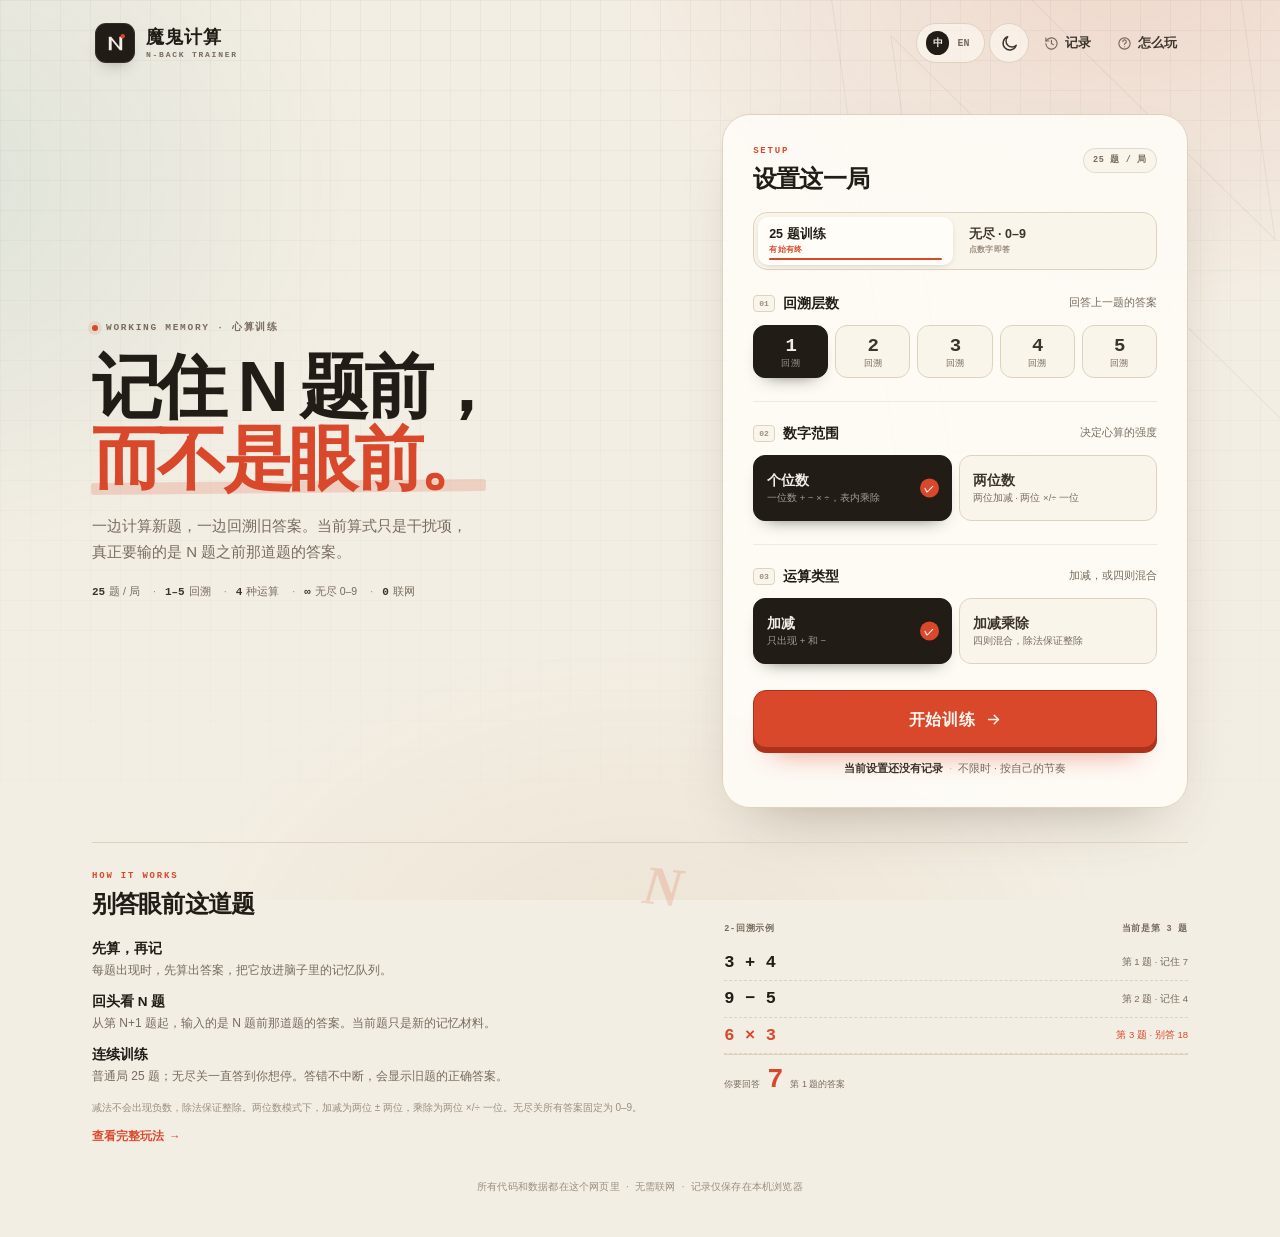
==== commit 26f10864: "Simplify home page by removing decorative boxes - Turn hero tags into a plain metadata line  - Remov" ====
--- a/魔鬼计算.html
+++ b/魔鬼计算.html
@@ -3861,6 +3861,124 @@
   }
 }
 
+/* Simplified home: plain meta line, no redundant example cards, borderless guide */
+.hero-tags {
+  gap: 4px 0;
+  margin-top: 19px;
+  align-items: center;
+}
+
+html[data-theme] .hero-tags span {
+  padding: 0;
+  border: 0;
+  border-radius: 0;
+  background: none;
+  box-shadow: none;
+  font-size: 10.5px;
+  color: var(--muted);
+}
+
+.hero-tags span:not(:last-child)::after {
+  content: "·";
+  margin: 0 9px;
+  color: var(--muted-2);
+}
+
+html[data-theme] .hero-tags b {
+  font-size: 11px;
+  color: var(--ink-soft);
+}
+
+html[data-theme] .guide-panel.panel {
+  margin-top: 34px;
+  padding: 27px 0 0;
+  border: 0;
+  border-top: 1px solid var(--line);
+  border-radius: 0;
+  background: transparent;
+  box-shadow: none;
+  -webkit-backdrop-filter: none;
+  backdrop-filter: none;
+}
+
+.guide-panel .steps {
+  gap: 13px;
+}
+
+.guide-panel .steps li {
+  grid-template-columns: minmax(0, 1fr);
+  gap: 0;
+}
+
+.guide-panel .step-num {
+  display: none;
+}
+
+html[data-theme] .guide-panel .example {
+  margin-top: 0;
+  padding: 0;
+  border: 0;
+  border-radius: 0;
+  background: transparent;
+  box-shadow: none;
+  color: var(--ink);
+}
+
+.guide-panel .example-head {
+  color: var(--muted);
+}
+
+.guide-panel .example-row {
+  border-bottom-color: var(--line);
+}
+
+.guide-panel .ex-tag {
+  color: var(--muted);
+}
+
+.guide-panel .ex-now .ex-q,
+.guide-panel .ex-now .ex-tag {
+  color: var(--accent);
+}
+
+.guide-panel .example-answer {
+  padding-top: 12px;
+  border-top: 1px solid var(--line);
+}
+
+.guide-panel .example-answer span {
+  color: var(--muted);
+}
+
+.guide-panel .example-answer strong {
+  color: var(--accent);
+}
+
+@media (max-width: 470px) {
+  html[data-theme] .hero-tags span {
+    font-size: 9.5px;
+  }
+
+  .hero-tags span:not(:last-child)::after {
+    margin: 0 7px;
+  }
+
+  html[data-theme] .guide-panel.panel {
+    margin-top: 26px;
+    padding-top: 23px;
+  }
+}
+
+@media (max-width: 470px) {
+  .hero-tags span:last-child {
+    display: none;
+  }
+
+  .hero-tags span:nth-last-child(2)::after {
+    content: none;
+  }
+}
+
 </style>
 </head>
 <body data-screen="home">
@@ -3925,23 +4043,6 @@
             <span data-i18n-html="tag_ops_html"><b>4</b> 种运算</span>
             <span data-i18n-html="tag_endless_html"><b>∞</b> 无尽 0–9</span>
             <span data-i18n-html="tag_offline_html"><b>0</b> 联网</span>
-          </div>
-
-          <div class="memory-strip" aria-hidden="true">
-            <div class="strip-card">
-              <span class="strip-q">3 + 4</span>
-              <span class="strip-tag" data-i18n="strip_q1">第 1 题 · 记住 7</span>
-            </div>
-            <span class="strip-arrow">→</span>
-            <div class="strip-card">
-              <span class="strip-q">9 − 5</span>
-              <span class="strip-tag" data-i18n="strip_q2">第 2 题 · 记住 4</span>
-            </div>
-            <span class="strip-arrow">→</span>
-            <div class="strip-card strip-card-now">
-              <span class="strip-q">6 × 3</span>
-              <span class="strip-tag" data-i18n-html="strip_a1_html">回答第 1 题 <b>7</b></span>
-            </div>
           </div>
         </div>
 
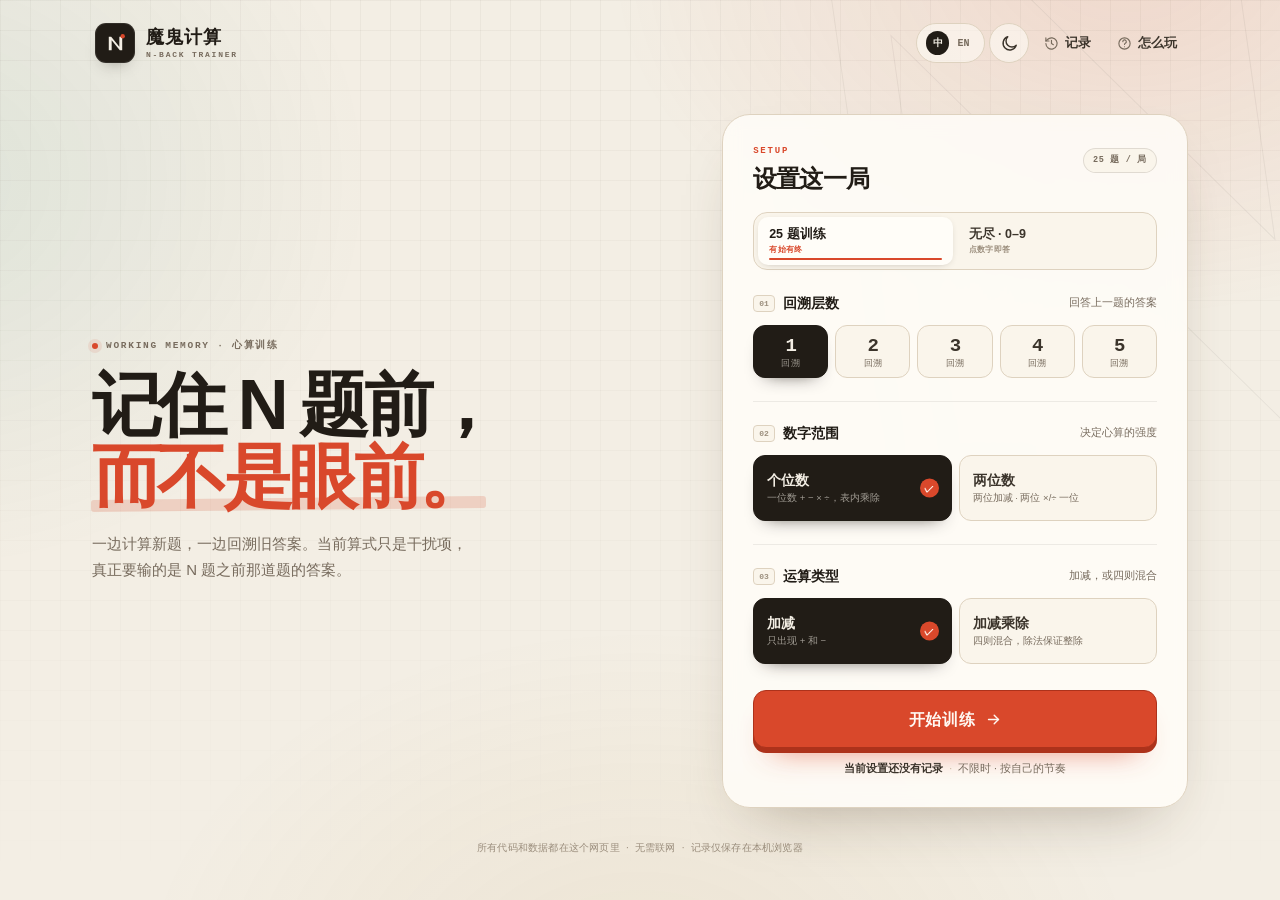
==== commit 13483b6d: "Remove hero tags and how-it-works section Keep the hero, setup panel, help dialog, and footer; remov" ====
--- a/魔鬼计算.html
+++ b/魔鬼计算.html
@@ -4037,13 +4037,6 @@
           <p class="eyebrow"><span class="eyebrow-dot"></span><span data-i18n="hero_eyebrow">WORKING MEMORY · 心算训练</span></p>
           <h1 id="home-title" data-i18n-html="hero_title_html">记住 N 题前，<br><em>而不是眼前。</em></h1>
           <p class="lede" data-i18n-html="hero_lede_html">一边计算新题，一边回溯旧答案。当前算式只是干扰项，<br class="desktop-break">真正要输的是 N 题之前那道题的答案。</p>
-          <div class="hero-tags">
-            <span data-i18n-html="tag_round_html"><b>25</b> 题 / 局</span>
-            <span data-i18n-html="tag_back_html"><b>1–5</b> 回溯</span>
-            <span data-i18n-html="tag_ops_html"><b>4</b> 种运算</span>
-            <span data-i18n-html="tag_endless_html"><b>∞</b> 无尽 0–9</span>
-            <span data-i18n-html="tag_offline_html"><b>0</b> 联网</span>
-          </div>
         </div>
 
         <section class="panel setup-panel" aria-labelledby="setup-title">
@@ -4140,53 +4133,6 @@
           </div>
         </section>
       </div>
-
-      <aside class="panel guide-panel" aria-labelledby="guide-title">
-        <div class="guide-grid">
-          <div class="guide-copy">
-            <div class="panel-head">
-              <div>
-                <p class="kicker">HOW IT WORKS</p>
-                <h2 id="guide-title" data-i18n="guide_title">别答眼前这道题</h2>
-              </div>
-              <span class="guide-mark" aria-hidden="true">N</span>
-            </div>
-            <ol class="steps">
-              <li>
-                <span class="step-num" aria-hidden="true">01</span>
-                <div>
-                  <b data-i18n="guide_step1_title">先算，再记</b>
-                  <p data-i18n="guide_step1_text">每题出现时，先算出答案，把它放进脑子里的记忆队列。</p>
-                </div>
-              </li>
-              <li>
-                <span class="step-num" aria-hidden="true">02</span>
-                <div>
-                  <b data-i18n="guide_step2_title">回头看 N 题</b>
-                  <p data-i18n="guide_step2_text">从第 N+1 题起，输入的是 N 题前那道题的答案。当前题只是新的记忆材料。</p>
-                </div>
-              </li>
-              <li>
-                <span class="step-num" aria-hidden="true">03</span>
-                <div>
-                  <b data-i18n="guide_step3_title">连续训练</b>
-                  <p data-i18n="guide_step3_text">普通局 25 题；无尽关一直答到你想停。答错不中断，会显示旧题的正确答案。</p>
-                </div>
-              </li>
-            </ol>
-            <p class="fineprint" data-i18n="guide_fineprint">减法不会出现负数，除法保证整除。两位数模式下，加减为两位 ± 两位，乘除为两位 ×/÷ 一位。无尽关所有答案固定为 0–9。</p>
-            <button id="guide-help-btn" class="inline-link" type="button"><span data-i18n="guide_more">查看完整玩法</span> <span aria-hidden="true">→</span></button>
-          </div>
-
-          <div class="example" aria-label="2-回溯示例" data-i18n-aria="example_aria">
-            <div class="example-head"><span data-i18n="example_back">2-回溯示例</span><span data-i18n="example_now">当前是第 3 题</span></div>
-            <div class="example-row"><span class="ex-q">3 + 4</span><span class="ex-tag" data-i18n="example_q1">第 1 题 · 记住 7</span></div>
-            <div class="example-row"><span class="ex-q">9 − 5</span><span class="ex-tag" data-i18n="example_q2">第 2 题 · 记住 4</span></div>
-            <div class="example-row ex-now"><span class="ex-q">6 × 3</span><span class="ex-tag" data-i18n="example_q3">第 3 题 · 别答 18</span></div>
-            <div class="example-answer"><span data-i18n="example_answer_label">你要回答</span><strong>7</strong><span data-i18n="example_answer_note">第 1 题的答案</span></div>
-          </div>
-        </div>
-      </aside>
 
       <footer class="site-foot">
         <span data-i18n="footer_code">所有代码和数据都在这个网页里</span>
@@ -6908,7 +6854,6 @@
     $('history-btn').addEventListener('click', openHistory);
     $('result-history-btn').addEventListener('click', openHistory);
     $('help-btn').addEventListener('click', openHelp);
-    $('guide-help-btn').addEventListener('click', openHelp);
 
     $('brand-link').addEventListener('click', (event) => {
       event.preventDefault();
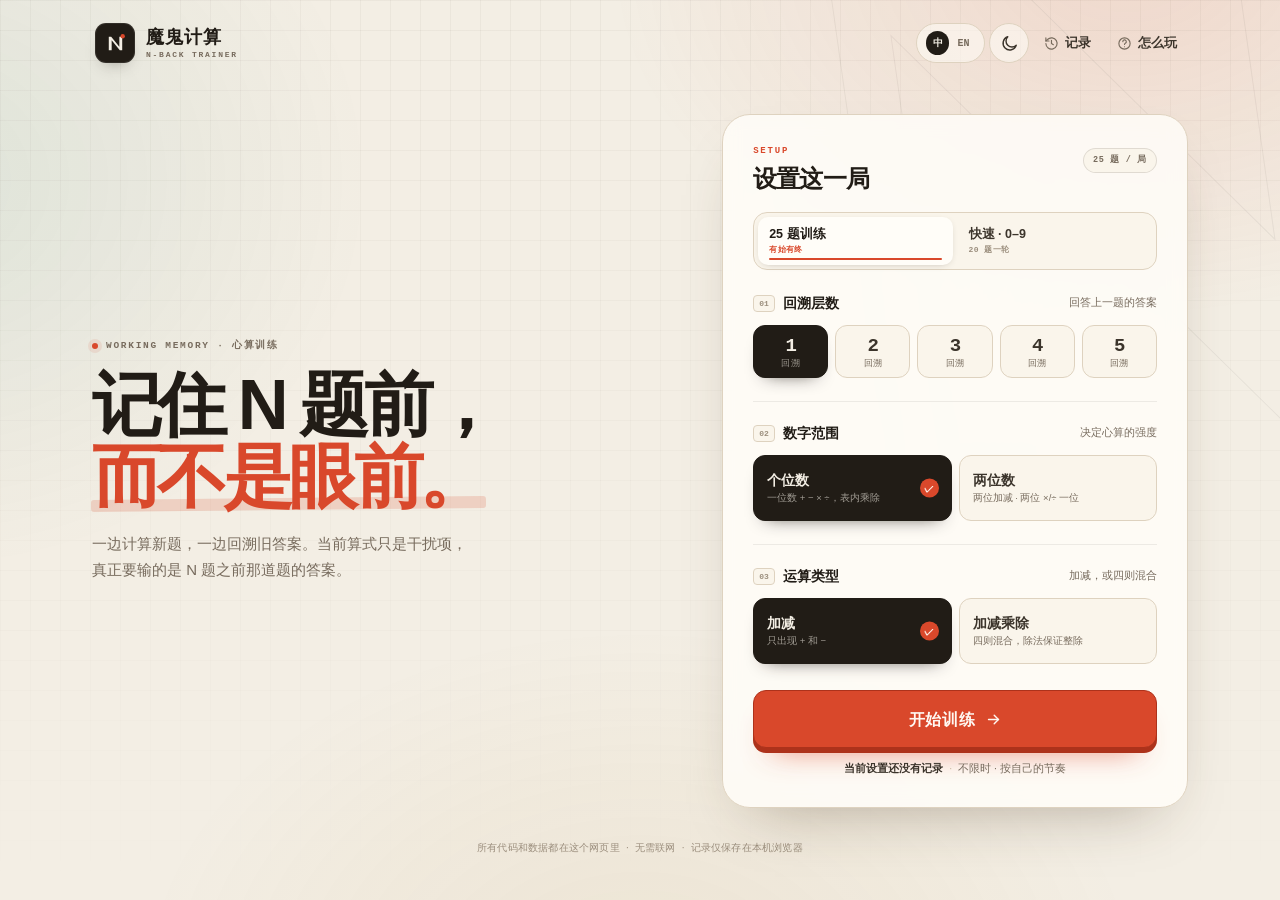
==== commit ff153dc3: "Rework endless mode into 20-question Quick mode - Rename the mode to Quick · 0–9 and remove the oper" ====
--- a/魔鬼计算.html
+++ b/魔鬼计算.html
@@ -3979,6 +3979,10 @@
   }
 }
 
+#screen-game[data-mode="endless"] .progress-block {
+  display: block !important;
+}
+
 </style>
 </head>
 <body data-screen="home">
@@ -4100,7 +4104,7 @@
             <p class="endless-info-text" data-i18n="endless_info">所有结果都在 0–9 之间。答题时直接点数字，立即提交；没有确认，也没有删除。数字范围设置不会影响本关。</p>
           </div>
 
-          <div class="field">
+          <div class="field" id="ops-field">
             <div class="field-head">
               <div class="field-title"><span class="field-index">03</span><span data-i18n="field_ops">运算类型</span></div>
               <span class="field-hint" data-i18n="hint_ops">加减，或四则混合</span>
@@ -4163,11 +4167,6 @@
         <div class="progress-block" id="progress-block">
           <div class="progress-line"><span id="progress-text">已答 0 / 25</span><span id="score-text">0 分</span></div>
           <div class="segments" id="segments" aria-hidden="true"></div>
-        </div>
-
-        <div class="endless-hud" id="endless-hud" hidden>
-          <span class="endless-hud-label"><span class="live-dot" aria-hidden="true"></span><span data-i18n="game_hud_label">无尽 · 0–9</span></span>
-          <span class="endless-hud-stats"><span><span data-i18n="hud_answered">已答</span> <b id="endless-answered">0</b></span><span><span data-i18n="hud_score">得分</span> <b id="endless-score">0</b></span></span>
         </div>
 
         <div class="play">
@@ -4373,6 +4372,7 @@
   'use strict';
 
   const TOTAL_QUESTIONS = 25;
+  const QUICK_TOTAL = 20;
   const MIN_N = 1;
   const MAX_N = 5;
   const MAX_SESSIONS = 40;
@@ -4533,7 +4533,10 @@
       this.digits = normalized.digits;
       this.ops = normalized.ops;
       this.endless = Boolean(options && options.endless);
-      this.total = this.endless ? Number.POSITIVE_INFINITY : clampInt(total, 1, 200, TOTAL_QUESTIONS);
+      this.finite = Boolean(options && options.finite);
+      this.total = this.endless && !this.finite
+        ? Number.POSITIVE_INFINITY
+        : clampInt(total, 1, 200, TOTAL_QUESTIONS);
       this.rng = typeof rng === 'function' ? rng : Math.random;
 
       this.history = [];
@@ -4637,6 +4640,10 @@
 
     advance() {
       if (this.phase !== 'feedback') return this.phase;
+      if (this.answered >= this.total) {
+        this.phase = 'done';
+        return this.phase;
+      }
       if (this.endless) {
         if (this.ended) {
           this.phase = 'done';
@@ -4646,10 +4653,6 @@
         this.generateQuestion();
         return this.phase;
       }
-      if (this.answered >= this.total) {
-        this.phase = 'done';
-        return this.phase;
-      }
       this.phase = 'answer';
       this.generateQuestion();
       return this.phase;
@@ -4706,15 +4709,15 @@
     if (lang === 'en') {
       const ops = normalized.ops === 'all' ? 'all four' : 'add & subtract';
       if (short) {
-        return `Endless · ${normalized.n}-back · ${normalized.ops === 'all' ? '4 ops' : '+ −'}`;
+        return `Quick · 0–9 · ${normalized.n}-back`;
       }
-      return `Endless · 0–9 · ${normalized.n}-back · ${ops}`;
+      return `Quick · 0–9 · ${normalized.n}-back · ${ops}`;
     }
     const ops = normalized.ops === 'all' ? '加减乘除' : '加减';
     if (short) {
-      return `无尽 · ${normalized.n}回溯 · ${normalized.ops === 'all' ? '四则' : '加减'}`;
-    }
-    return `无尽 · 0–9 · ${normalized.n}-回溯 · ${ops}`;
+      return `快速 · 0–9 · ${normalized.n}回溯`;
+    }
+    return `快速 · 0–9 · ${normalized.n}-回溯 · ${ops}`;
   }
 
   function questionLabel(question, lang) {
@@ -4861,8 +4864,20 @@
     return best;
   }
 
+  function findQuickBest(sessions, config) {
+    const normalized = normalizeConfig(config);
+    const quickSessions = (Array.isArray(sessions) ? sessions : []).filter((session) => (
+      session
+      && session.mode === 'endless'
+      && session.total === QUICK_TOTAL
+      && session.correct > QUICK_TOTAL * 0.9
+    ));
+    return findEndlessBest(quickSessions, { ...normalized, ops: 'all', digits: 1 });
+  }
+
   const api = {
     TOTAL_QUESTIONS,
+    QUICK_TOTAL,
     MIN_N,
     MAX_N,
     MAX_SESSIONS,
@@ -4887,7 +4902,8 @@
     sanitizeSession,
     sanitizeStore,
     findBest,
-    findEndlessBest
+    findEndlessBest,
+    findQuickBest
   };
 
   global.DevilEngine = api;
@@ -4931,15 +4947,15 @@
       strip_a1_html: `回答第 1 题 <b>7</b>`,
       setup_title: `设置这一局`,
       round_25: `25 题 / 局`,
-      round_endless: `∞ 无尽`,
+      round_endless: `20 题 / 轮`,
       mode_aria: `训练模式`,
       mode_normal: `25 题训练`,
       mode_normal_sub: `有始有终`,
-      mode_endless: `无尽 · 0–9`,
-      mode_endless_sub: `点数字即答`,
+      mode_endless: `快速 · 0–9`,
+      mode_endless_sub: `20 题一轮`,
       field_back: `回溯层数`,
       field_digits: `数字范围`,
-      field_endless: `无尽规则`,
+      field_endless: `快速规则`,
       field_ops: `运算类型`,
       hint_back_1: `回答上一题的答案`,
       hint_back_2: `回答上上一题的答案`,
@@ -4952,7 +4968,7 @@
       digits_1_sub: `一位数 + − × ÷，表内乘除`,
       digits_2: `两位数`,
       digits_2_sub: `两位加减 · 两位 ×/÷ 一位`,
-      endless_info: `所有结果都在 0–9 之间。答题时直接点数字，立即提交；没有确认，也没有删除。数字范围设置不会影响本关。`,
+      endless_info: `每轮 20 题，答案固定 0–9，默认使用加减乘除。答完 20 题后结算；正确率超过 90% 可进入更高回溯。数字范围与运算类型设置不适用。`,
       ops_addsub: `加减`,
       ops_addsub_sub: `只出现 + 和 −`,
       ops_all: `加减乘除`,
@@ -4961,15 +4977,15 @@
       digits_aria: `数字范围`,
       ops_aria: `运算类型`,
       start_normal: `开始训练`,
-      start_endless: `开始无尽`,
+      start_endless: `开始快速`,
       best_none: `当前设置还没有记录`,
       best_normal: `当前设置最佳 {percent}%{speed}`,
       best_speed: ` · {avg}/题`,
-      best_endless_none: `还没有无尽纪录`,
-      best_endless: `无尽最佳 {score} 分 · {percent}%`,
+      best_endless_none: `还没有快速纪录`,
+      best_endless: `快速最佳 {score} 分 · {percent}%`,
       best_storage: ` · 记录不会保存`,
       setup_note_normal: `不限时 · 按自己的节奏`,
-      setup_note_endless: `不限时 · 一直答到你想停`,
+      setup_note_endless: `20 题一轮 · 正确率 >90% 进阶`,
       guide_title: `别答眼前这道题`,
       guide_step1_title: `先算，再记`,
       guide_step1_text: `每题出现时，先算出答案，把它放进脑子里的记忆队列。`,
@@ -4992,7 +5008,7 @@
       footer_records: `记录仅保存在本机浏览器`,
       game_title_sr: `魔鬼计算训练中`,
       game_quit_exit: `退出`,
-      game_quit_end: `结束`,
+      game_quit_end: `退出`,
       game_hud_label: `无尽 · 0–9`,
       hud_answered: `已答`,
       hud_score: `得分`,
@@ -5009,7 +5025,7 @@
       result_points: `分`,
       result_new_best: `NEW BEST · 新纪录`,
       result_score_note_normal: `答对一题 100 分，满分 2500 分。`,
-      result_score_note_endless: `无尽模式 · 答对一题 100 分，不设上限。`,
+      result_score_note_endless: `快速模式每轮 20 题 · 答对一题 100 分，满分 2000。`,
       result_stat_correct: `答对`,
       result_stat_streak: `最长连击`,
       result_stat_avg: `平均每题`,
@@ -5017,11 +5033,19 @@
       result_pattern: `答题轨迹`,
       result_pattern_aria: `本局答题轨迹`,
       result_play_again: `再来一局`,
-      result_play_endless: `再战无尽`,
+      result_play_endless: `再战快速`,
+      result_play_next: `进入 {next} 回溯`,
+      result_title_quick_pass: `晋级成功。`,
+      result_title_quick_max: `最高回溯，稳。`,
+      result_title_quick_fail: `还差一点。`,
+      quick_pass_msg: `正确率 {percent}% — 通过，可以进入 {next} 回溯。`,
+      quick_max_msg: `正确率 {percent}% — 已在最高 5 回溯。`,
+      quick_fail_msg: `正确率 {percent}% — 需要超过 90% 才能进阶。`,
+      quick_09: `快速 · 0–9`,
       result_adjust: `调整设置`,
       result_history: `查看训练记录`,
       result_foot_normal: `同一设置下，正确率相同则平均用时更短者刷新纪录。`,
-      result_foot_endless: `无尽模式按总得分计算纪录；同分时正确率更高者优先。`,
+      result_foot_endless: `快速模式按得分计算纪录；完成 20 题且正确率超过 90% 进入下一回溯。`,
       history_title: `训练记录`,
       history_sub: `只保存在当前浏览器`,
       history_sub_count: `共 {count} 次训练 · 按时间倒序`,
@@ -5042,7 +5066,7 @@
       help_step2_title: `开始回溯`,
       help_step2_text: `从第 N+1 题起，要回答的是 N 题前那道题的答案。当前题只需要继续计算并记住，不要回答它的答案。`,
       help_step3_title: `连续训练`,
-      help_step3_text: `普通局 25 题；无尽关一直答到你想停。答错不中断，会显示旧题的正确答案。`,
+      help_step3_text: `普通局 25 题；快速模式每轮 20 题，整轮正确率超过 90% 可进入更高回溯。答错不中断，会显示旧题的正确答案。`,
       help_example_1: `2-回溯 · 第 1 题`,
       help_example_2: `第 2 题`,
       help_example_3: `第 3 题出现时`,
@@ -5050,27 +5074,27 @@
       help_answer: `回答 7`,
       help_note_time_html: `<b>计时：</b>不限时，按自己的节奏。总用时和平均每题时间会记录在成绩里。`,
       help_note_gen_html: `<b>出题：</b>减法保证非负，除法保证整除。两位数模式下，加减为两位 ± 两位，乘除为两位 ×/÷ 一位。`,
-      help_note_endless_html: `<b>无尽关：</b>所有答案固定为 0–9。答题时点一下数字就立即提交，没有确认和删除；难度仍由回溯层数和运算类型决定。`,
+      help_note_endless_html: `<b>快速模式：</b>每轮 20 题，答案固定 0–9，默认使用加减乘除。整轮正确率超过 90% 进入更高回溯；中途退出不保存本轮。`,
       help_note_records_html: `<b>记录：</b>只保存在本机浏览器，不上传任何数据。换浏览器或清除站点数据会清空记录。`,
       help_done: `知道了`,
       close_aria: `关闭`,
       quit_kicker_normal: `END ROUND`,
-      quit_kicker_endless: `END ENDLESS`,
+      quit_kicker_endless: `END QUICK`,
       quit_title_normal: `结束本局？`,
-      quit_title_endless: `结束无尽挑战？`,
+      quit_title_endless: `结束快速挑战？`,
       quit_text_no_answers: `还没有作答，结束后会直接回到设置。`,
-      quit_text_endless: `已答 {answered} 题，得分 {score}。结束后会生成本次无尽成绩。`,
+      quit_text_endless: `已答 {answered} / 20。退出后本轮不会保存。`,
       quit_text_normal: `已答 {answered} / {total}。退出后本局进度不会保存。`,
       quit_confirm_no: `结束挑战`,
-      quit_confirm_endless: `结束并结算`,
+      quit_confirm_endless: `退出本轮`,
       quit_confirm_normal: `退出本局`,
       quit_cancel_endless: `继续挑战`,
       quit_cancel_normal: `继续训练`,
-      quit_exited: `本局已退出`,
+      quit_exited: `本轮已退出`,
       countdown_normal: `先记住 {count} 道题，再开始回溯`,
       countdown_normal_one: `先记住 1 道题，再开始回溯`,
-      countdown_endless: `先记住 {count} 道题，再开始无尽`,
-      countdown_endless_one: `先记住 1 道题，再开始无尽`,
+      countdown_endless: `先记住 {count} 道题，再开始快速`,
+      countdown_endless_one: `先记住 1 道题，再开始快速`,
       countdown_go: `开始`,
       nudge_input: `先输入一个答案`,
       start_fail: `开局失败，请刷新页面后重试`,
@@ -5080,7 +5104,7 @@
       title_home: `魔鬼计算 · N-Back 心算训练`,
       title_game: `训练中 · 魔鬼计算`,
       title_result: `本局结果 · 魔鬼计算`,
-      meta_description: `一个完全离线的 N-back 心算训练小游戏：支持 1–5 回溯、个位/两位数、加减与四则运算，以及 0–9 无尽关。`,
+      meta_description: `一个完全离线的 N-back 心算训练小游戏：支持 1–5 回溯、个位/两位数、加减与四则运算，以及每轮 20 题的 0–9 快速模式。`,
       state_warm: `记忆热身 {current} / {n}`,
       state_answer: `回答 {prompt}`,
       sub_warm: `算出答案，记在心里；稍后会被问到`,
@@ -5104,7 +5128,7 @@
       feedback_endless_wrong: `✗ 答案是 {answer} · {text}`,
       wrong_input: `你输入了 {value}`,
       result_eyebrow_normal: `ROUND COMPLETE · 本局完成`,
-      result_eyebrow_endless: `ENDLESS · 无尽结束`,
+      result_eyebrow_endless: `QUICK · 快速完成`,
       result_title_normal_S: `完美，魔鬼也服气。`,
       result_title_normal_A: `稳得很。`,
       result_title_normal_B: `节奏不错，还能更稳。`,
@@ -5119,7 +5143,7 @@
       pattern_legend_long: `最近 {count} 题 · 绿=答对 · 红=答错`,
       pattern_legend_short: `绿=答对 · 红=答错`,
       pattern_aria_normal: `本局答题轨迹，共 {total} 题：{labels}`,
-      pattern_aria_endless: `无尽答题轨迹，共 {total} 题，显示最近 {shown} 题，答对 {correct} 题`,
+      pattern_aria_endless: `快速答题轨迹，共 {total} 题，显示最近 {shown} 题，答对 {correct} 题`,
       pattern_item_title: `第 {n} 题：{result}`,
       pattern_item_label: `第 {n} 题{result}`,
       pattern_correct: `正确`,
@@ -5170,15 +5194,15 @@
       strip_a1_html: `Answer Q1 <b>7</b>`,
       setup_title: `Set up this round`,
       round_25: `25 / round`,
-      round_endless: `∞ Endless`,
+      round_endless: `20 / round`,
       mode_aria: `Training mode`,
       mode_normal: `25-question`,
       mode_normal_sub: `Finite round`,
-      mode_endless: `Endless · 0–9`,
-      mode_endless_sub: `Tap to answer`,
+      mode_endless: `Quick · 0–9`,
+      mode_endless_sub: `20 questions`,
       field_back: `Back level`,
       field_digits: `Number range`,
-      field_endless: `Endless rules`,
+      field_endless: `Quick rules`,
       field_ops: `Operations`,
       hint_back_1: `Answer 1 back`,
       hint_back_2: `Answer 2 back`,
@@ -5191,7 +5215,7 @@
       digits_1_sub: `1-digit + − × ÷, times-table division`,
       digits_2: `2-digit`,
       digits_2_sub: `2-digit + − · 2-digit ×/÷ 1-digit`,
-      endless_info: `Every answer is 0–9. Tap a digit to submit instantly — no confirm or delete. The number-range setting doesn't apply.`,
+      endless_info: `20 questions per round with answers fixed to 0–9 and all four operations. After 20, an accuracy above 90% unlocks the next back level. Number-range and operation settings don't apply.`,
       ops_addsub: `Add & subtract`,
       ops_addsub_sub: `+ and − only`,
       ops_all: `All four`,
@@ -5200,15 +5224,15 @@
       digits_aria: `Number range`,
       ops_aria: `Operations`,
       start_normal: `Start training`,
-      start_endless: `Start endless`,
+      start_endless: `Start quick`,
       best_none: `No record for this setup yet`,
       best_normal: `Best for this setup: {percent}%{speed}`,
       best_speed: ` · {avg}/q`,
-      best_endless_none: `No endless record yet`,
-      best_endless: `Endless best: {score} pts · {percent}%`,
+      best_endless_none: `No quick record yet`,
+      best_endless: `Quick best: {score} pts · {percent}%`,
       best_storage: ` · records won't be saved`,
       setup_note_normal: `Untimed · go at your own pace`,
-      setup_note_endless: `Untimed · stop whenever you like`,
+      setup_note_endless: `20 questions · >90% to level up`,
       guide_title: `Don't answer the current one`,
       guide_step1_title: `Compute, then hold`,
       guide_step1_text: `Work out each answer and keep it in your mental queue.`,
@@ -5231,7 +5255,7 @@
       footer_records: `Records stay in this browser`,
       game_title_sr: `Devil Calculation training`,
       game_quit_exit: `Exit`,
-      game_quit_end: `End`,
+      game_quit_end: `Exit`,
       game_hud_label: `Endless · 0–9`,
       hud_answered: `Answered`,
       hud_score: `Score`,
@@ -5248,7 +5272,7 @@
       result_points: `pts`,
       result_new_best: `NEW BEST`,
       result_score_note_normal: `100 points per correct answer · max 2,500.`,
-      result_score_note_endless: `Endless · 100 points per correct answer, no cap.`,
+      result_score_note_endless: `Quick mode: 20 questions · 100 points each, max 2,000.`,
       result_stat_correct: `Correct`,
       result_stat_streak: `Best streak`,
       result_stat_avg: `Avg / question`,
@@ -5256,11 +5280,19 @@
       result_pattern: `Answer track`,
       result_pattern_aria: `Answer track for this round`,
       result_play_again: `Play again`,
-      result_play_endless: `Run endless again`,
+      result_play_endless: `Run quick again`,
+      result_play_next: `Try {next} back`,
+      result_title_quick_pass: `Level up.`,
+      result_title_quick_max: `Top level, solid.`,
+      result_title_quick_fail: `Not quite yet.`,
+      quick_pass_msg: `{percent}% — passed. Next: {next} back.`,
+      quick_max_msg: `{percent}% at the top level (5 back).`,
+      quick_fail_msg: `{percent}% — above 90% is needed to level up.`,
+      quick_09: `Quick · 0–9`,
       result_adjust: `Adjust settings`,
       result_history: `View training log`,
       result_foot_normal: `For the same setup, a faster average breaks a tie.`,
-      result_foot_endless: `Endless records go by score; a higher accuracy breaks a tie.`,
+      result_foot_endless: `Quick records go by score; finish all 20 above 90% to unlock the next back level.`,
       history_title: `Training log`,
       history_sub: `Saved only in this browser`,
       history_sub_count: `{count} sessions · newest first`,
@@ -5281,7 +5313,7 @@
       help_step2_title: `Start looking back`,
       help_step2_text: `From question N+1, answer the question N steps back. Keep solving the current one — don't enter its answer.`,
       help_step3_title: `Keep training`,
-      help_step3_text: `25 questions in a normal round; endless runs until you stop. A wrong answer shows the old correction and continues.`,
+      help_step3_text: `25 questions in a normal round; quick mode runs 20 questions per round, and above 90% accuracy unlocks the next back level. A wrong answer shows the old correction and continues.`,
       help_example_1: `2-back · Q1`,
       help_example_2: `Q2`,
       help_example_3: `When Q3 appears`,
@@ -5289,27 +5321,27 @@
       help_answer: `answer 7`,
       help_note_time_html: `<b>Timing:</b> Untimed. Total and average time are recorded.`,
       help_note_gen_html: `<b>Questions:</b> Subtraction is non-negative and division is exact. In 2-digit mode, + − use two-digit operands; ×/÷ pair a two-digit number with a one-digit number.`,
-      help_note_endless_html: `<b>Endless:</b> Answers are fixed 0–9. Tap a digit to submit — no confirm or delete. Difficulty follows the back level and operation type.`,
+      help_note_endless_html: `<b>Quick mode:</b> 20 questions per round, answers 0–9, all four operations. Finish above 90% accuracy to unlock the next back level; quitting early discards the round.`,
       help_note_records_html: `<b>Records:</b> Stored in this browser only. No data is uploaded. Changing browsers or clearing site data clears them.`,
       help_done: `Got it`,
       close_aria: `Close`,
       quit_kicker_normal: `END ROUND`,
-      quit_kicker_endless: `END ENDLESS`,
+      quit_kicker_endless: `END QUICK`,
       quit_title_normal: `End this round?`,
-      quit_title_endless: `End the endless run?`,
+      quit_title_endless: `End the quick run?`,
       quit_text_no_answers: `No answers yet — ending will return to setup.`,
-      quit_text_endless: `Answered {answered}, score {score}. Ending will save this endless result.`,
+      quit_text_endless: `Answered {answered} / 20. This round won't be saved.`,
       quit_text_normal: `Answered {answered} / {total}. This round won't be saved.`,
       quit_confirm_no: `End run`,
-      quit_confirm_endless: `End & see result`,
+      quit_confirm_endless: `Exit round`,
       quit_confirm_normal: `Exit round`,
       quit_cancel_endless: `Keep going`,
       quit_cancel_normal: `Keep training`,
       quit_exited: `Round exited`,
       countdown_normal: `Memorize {count} questions first, then start`,
       countdown_normal_one: `Memorize 1 question first, then start`,
-      countdown_endless: `Memorize {count} questions first, then start endless`,
-      countdown_endless_one: `Memorize 1 question first, then start endless`,
+      countdown_endless: `Memorize {count} questions first, then start quick`,
+      countdown_endless_one: `Memorize 1 question first, then start quick`,
       countdown_go: `Go`,
       nudge_input: `Enter an answer first`,
       start_fail: `Couldn't start — refresh and try again`,
@@ -5319,7 +5351,7 @@
       title_home: `Devil Calculation · N-Back Mental Math`,
       title_game: `Training · Devil Calculation`,
       title_result: `Result · Devil Calculation`,
-      meta_description: `An offline N-back mental math game with 1–5 back, single or two-digit questions, add/subtract or all four operations, and a 0–9 endless mode.`,
+      meta_description: `An offline N-back mental math game with 1–5 back, single or two-digit questions, add/subtract or all four operations, and a 20-question 0–9 quick mode.`,
       state_warm: `Memorize {current} / {n}`,
       state_answer: `Answer {prompt}`,
       sub_warm: `Work it out and hold it — you'll be asked later`,
@@ -5343,7 +5375,7 @@
       feedback_endless_wrong: `✗ Answer {answer} · {text}`,
       wrong_input: `You entered {value}`,
       result_eyebrow_normal: `ROUND COMPLETE`,
-      result_eyebrow_endless: `ENDLESS · COMPLETE`,
+      result_eyebrow_endless: `QUICK · COMPLETE`,
       result_title_normal_S: `Perfect. Even the devil bows.`,
       result_title_normal_A: `Rock solid.`,
       result_title_normal_B: `Good rhythm — make it steadier.`,
@@ -5358,7 +5390,7 @@
       pattern_legend_long: `Last {count} · green = correct · red = wrong`,
       pattern_legend_short: `green = correct · red = wrong`,
       pattern_aria_normal: `Round answer track, {total} questions: {labels}`,
-      pattern_aria_endless: `Endless answer track · {total} answered · last {shown} shown · {correct} correct`,
+      pattern_aria_endless: `Quick answer track · {total} answered · last {shown} shown · {correct} correct`,
       pattern_item_title: `Q{n}: {result}`,
       pattern_item_label: `Q{n} {result}`,
       pattern_correct: `correct`,
@@ -5594,6 +5626,7 @@
       button.tabIndex = active ? 0 : -1;
     });
     $('digits-field').hidden = endless;
+    $('ops-field').hidden = endless;
     $('endless-info').hidden = !endless;
     $('round-badge').textContent = t(endless ? 'round_endless' : 'round_25');
     $('start-label').textContent = t(endless ? 'start_endless' : 'start_normal');
@@ -5606,10 +5639,10 @@
     if (!note) return;
 
     if (app.setupMode === 'endless') {
-      const best = E.findEndlessBest(app.sessions, {
+      const best = E.findQuickBest(app.sessions, {
         n: app.settings.n,
         digits: 1,
-        ops: app.settings.ops
+        ops: 'all'
       });
       let text = t('best_endless_none');
       if (best) {
@@ -5690,14 +5723,12 @@
     $('game-config').textContent = endless
       ? E.endlessLabel(game.config, true, app.language)
       : E.configLabel(game.config, false, app.language);
-    $('progress-block').hidden = endless;
-    $('endless-hud').hidden = !endless;
-    $('endless-answered').textContent = '0';
-    $('endless-score').textContent = '0';
+    $('progress-block').hidden = false;
     $('quit-label').textContent = t(endless ? 'game_quit_end' : 'game_quit_exit');
-    $('progress-text').textContent = endless
-      ? t('progress_endless', { answered: 0 })
-      : t('progress_normal', { answered: 0, total: session.total });
+    $('progress-text').textContent = t('progress_normal', {
+      answered: 0,
+      total: session.total
+    });
     $('score-text').textContent = t('score', { score: 0 });
     $('elapsed').textContent = '00:00';
     $('streak').textContent = '0';
@@ -5826,14 +5857,6 @@
     if (!game) return;
     const session = game.session;
 
-    if (game.mode === 'endless') {
-      $('endless-answered').textContent = String(session.answered);
-      $('endless-score').textContent = formatNumber(session.score);
-      $('progress-text').textContent = t('progress_endless', { answered: session.answered });
-      $('score-text').textContent = t('score', { score: formatNumber(session.score) });
-      return;
-    }
-
     const segments = $('segments').children;
     for (let index = 0; index < session.total; index += 1) {
       const segment = segments[index];
@@ -5860,16 +5883,6 @@
     const streakWrap = $('streak-wrap');
     $('streak').textContent = String(session.streak);
     streakWrap.classList.toggle('hot', session.streak > 0);
-
-    if (game.mode === 'endless') {
-      $('endless-score').textContent = formatNumber(session.score);
-      if (bump) {
-        const endlessScore = $('endless-score');
-        endlessScore.classList.remove('bump');
-        void endlessScore.offsetWidth;
-        endlessScore.classList.add('bump');
-      }
-    }
 
     if (bump) {
       const score = $('score-text');
@@ -6134,8 +6147,8 @@
 
       if (gameMode === 'endless') {
         const base = E.normalizeConfig(rawConfig || app.settings);
-        config = { n: base.n, digits: 1, ops: base.ops };
-        app.settings = E.normalizeConfig({ ...app.settings, n: base.n, ops: base.ops });
+        config = { n: base.n, digits: 1, ops: 'all' };
+        app.settings = E.normalizeConfig({ ...app.settings, n: base.n });
         app.setupMode = 'endless';
         applySettingsUI();
         applySetupModeUI();
@@ -6149,11 +6162,12 @@
         persist();
       }
 
+      const isQuick = gameMode === 'endless';
       const session = new E.GameSession(
         config,
-        gameMode === 'endless' ? Number.POSITIVE_INFINITY : E.TOTAL_QUESTIONS,
+        isQuick ? E.QUICK_TOTAL : E.TOTAL_QUESTIONS,
         undefined,
-        { endless: gameMode === 'endless' }
+        { endless: isQuick, finite: isQuick }
       );
       const game = {
         mode: gameMode,
@@ -6314,7 +6328,8 @@
     const session = game.session;
     clearGameTimers(game);
 
-    if (session.answered === 0) {
+    const completed = session.answered >= E.QUICK_TOTAL;
+    if (!completed) {
       session.end();
       app.game = null;
       showScreen('home');
@@ -6335,7 +6350,7 @@
       mode: 'endless',
       n: session.n,
       digits: 1,
-      ops: session.ops,
+      ops: 'all',
       correct: session.correct,
       total: answered,
       score: session.score,
@@ -6345,24 +6360,29 @@
     };
     session.end();
 
-    const bestBefore = E.findEndlessBest(app.sessions, {
+    const bestBefore = E.findQuickBest(app.sessions, {
       n: session.n,
       digits: 1,
-      ops: session.ops
+      ops: 'all'
     });
     const accuracy = answered > 0 ? session.correct / answered : 0;
     const bestAccuracy = bestBefore && bestBefore.total > 0
       ? bestBefore.correct / bestBefore.total
       : 0;
     const bestSpeed = bestBefore && bestBefore.avgMs > 0 ? bestBefore.avgMs : Infinity;
-    const isRecord = !bestBefore
+    const passed = accuracy > 0.9;
+    const nextN = passed && session.n < E.MAX_N ? session.n + 1 : session.n;
+    const isRecord = passed && (!bestBefore
       || record.score > bestBefore.score
       || (record.score === bestBefore.score && accuracy > bestAccuracy)
-      || (record.score === bestBefore.score && accuracy === bestAccuracy && record.avgMs < bestSpeed);
+      || (record.score === bestBefore.score && accuracy === bestAccuracy && record.avgMs < bestSpeed));
 
     app.sessions.push(record);
     if (app.sessions.length > E.MAX_SESSIONS) {
       app.sessions = app.sessions.slice(-E.MAX_SESSIONS);
+    }
+    if (passed && nextN > session.n) {
+      app.settings = E.normalizeConfig({ ...app.settings, n: nextN });
     }
     persist();
 
@@ -6371,10 +6391,13 @@
       isRecord,
       results: session.results.slice(),
       rank: E.rankFor(record.correct, record.total),
-      mode: 'endless'
+      mode: 'endless',
+      passed,
+      nextN
     };
     app.lastResult = data;
     app.lastMode = 'endless';
+    app.quickNextN = nextN;
     app.game = null;
 
     renderResult(data);
@@ -6382,15 +6405,16 @@
     updateBestNote();
   }
 
+  function quickResultTitle(data) {
+    if (data.passed) {
+      return t(data.nextN > data.record.n ? 'result_title_quick_pass' : 'result_title_quick_max');
+    }
+    return t('result_title_quick_fail');
+  }
+
   function resultTitle(rank) {
     const key = `result_title_normal_${rank}`;
     return t(I18N[app.language] && I18N[app.language][key] ? key : 'result_title_normal_B');
-  }
-
-  function endlessResultTitle(rank, record) {
-    if (record.bestStreak >= 20) return t('result_title_endless_streak');
-    const key = `result_title_endless_${rank}`;
-    return t(I18N[app.language] && I18N[app.language][key] ? key : 'result_title_endless_C');
   }
 
   function buildSuggestion(record, percent) {
@@ -6540,13 +6564,13 @@
 
     $('result-eyebrow-text').textContent = t(endless ? 'result_eyebrow_endless' : 'result_eyebrow_normal');
     $('result-title').textContent = endless
-      ? endlessResultTitle(rank, record)
+      ? quickResultTitle(data)
       : resultTitle(rank);
 
     const config = $('result-config');
     config.replaceChildren();
     const chips = endless
-      ? [t('game_hud_label'), backTag(record.n), opsTag(record.ops)]
+      ? [t('quick_09'), backTag(record.n), opsTag('all')]
       : [backTag(record.n), digitsTag(record.digits), opsTag(record.ops)];
     chips.forEach((text) => {
       const chip = document.createElement('span');
@@ -6566,7 +6590,13 @@
     $('stat-streak').textContent = String(record.bestStreak);
     $('stat-avg').textContent = E.formatAverage(record.avgMs);
     $('stat-time').textContent = E.formatDuration(record.durationMs);
-    $('play-again-label').textContent = t(endless ? 'result_play_endless' : 'result_play_again');
+    if (endless) {
+      $('play-again-label').textContent = data.passed && data.nextN > record.n
+        ? t('result_play_next', { next: data.nextN })
+        : t('result_play_endless');
+    } else {
+      $('play-again-label').textContent = t('result_play_again');
+    }
     $('result-foot').textContent = t(endless ? 'result_foot_endless' : 'result_foot_normal');
 
     const pattern = $('result-pattern');
@@ -6602,9 +6632,19 @@
         })
     );
 
-    const suggestion = endless
-      ? buildEndlessSuggestion(record, percent)
-      : buildSuggestion(record, percent);
+    if (endless) {
+      const gateText = data.passed
+        ? (data.nextN > record.n
+          ? t('quick_pass_msg', { percent, next: data.nextN })
+          : t('quick_max_msg', { percent }))
+        : t('quick_fail_msg', { percent });
+      $('suggestion-text').textContent = gateText;
+      app.suggestionConfig = null;
+      $('suggestion-action').hidden = true;
+      return;
+    }
+
+    const suggestion = buildSuggestion(record, percent);
     $('suggestion-text').textContent = suggestion.text;
     const action = $('suggestion-action');
     if (suggestion.config) {
@@ -6741,24 +6781,16 @@
     const game = app.game;
     const session = game.session;
     const endless = game.mode === 'endless';
-    const noAnswers = endless && session.answered === 0;
 
     $('quit-kicker').textContent = t(endless ? 'quit_kicker_endless' : 'quit_kicker_normal');
     $('quit-title').textContent = t(endless ? 'quit_title_endless' : 'quit_title_normal');
-    $('quit-text').textContent = noAnswers
-      ? t('quit_text_no_answers')
-      : endless
-        ? t('quit_text_endless', {
-          answered: session.answered,
-          score: formatNumber(session.score)
-        })
-        : t('quit_text_normal', {
-          answered: session.answered,
-          total: session.total
-        });
-    $('quit-confirm').textContent = noAnswers
-      ? t('quit_confirm_no')
-      : t(endless ? 'quit_confirm_endless' : 'quit_confirm_normal');
+    $('quit-text').textContent = endless
+      ? t('quit_text_endless', { answered: session.answered })
+      : t('quit_text_normal', {
+        answered: session.answered,
+        total: session.total
+      });
+    $('quit-confirm').textContent = t(endless ? 'quit_confirm_endless' : 'quit_confirm_normal');
     $('quit-cancel').textContent = t(endless ? 'quit_cancel_endless' : 'quit_cancel_normal');
 
     const dialog = $('quit-dialog');
@@ -6872,13 +6904,7 @@
       if (dialog.open) dialog.close();
     });
     $('quit-confirm').addEventListener('click', () => {
-      if (app.game && app.game.mode === 'endless') {
-        const dialog = $('quit-dialog');
-        if (dialog.open) dialog.close();
-        finishEndless();
-      } else {
-        quitCurrentGame();
-      }
+      quitCurrentGame();
     });
 
     $('keypad').addEventListener('click', (event) => {
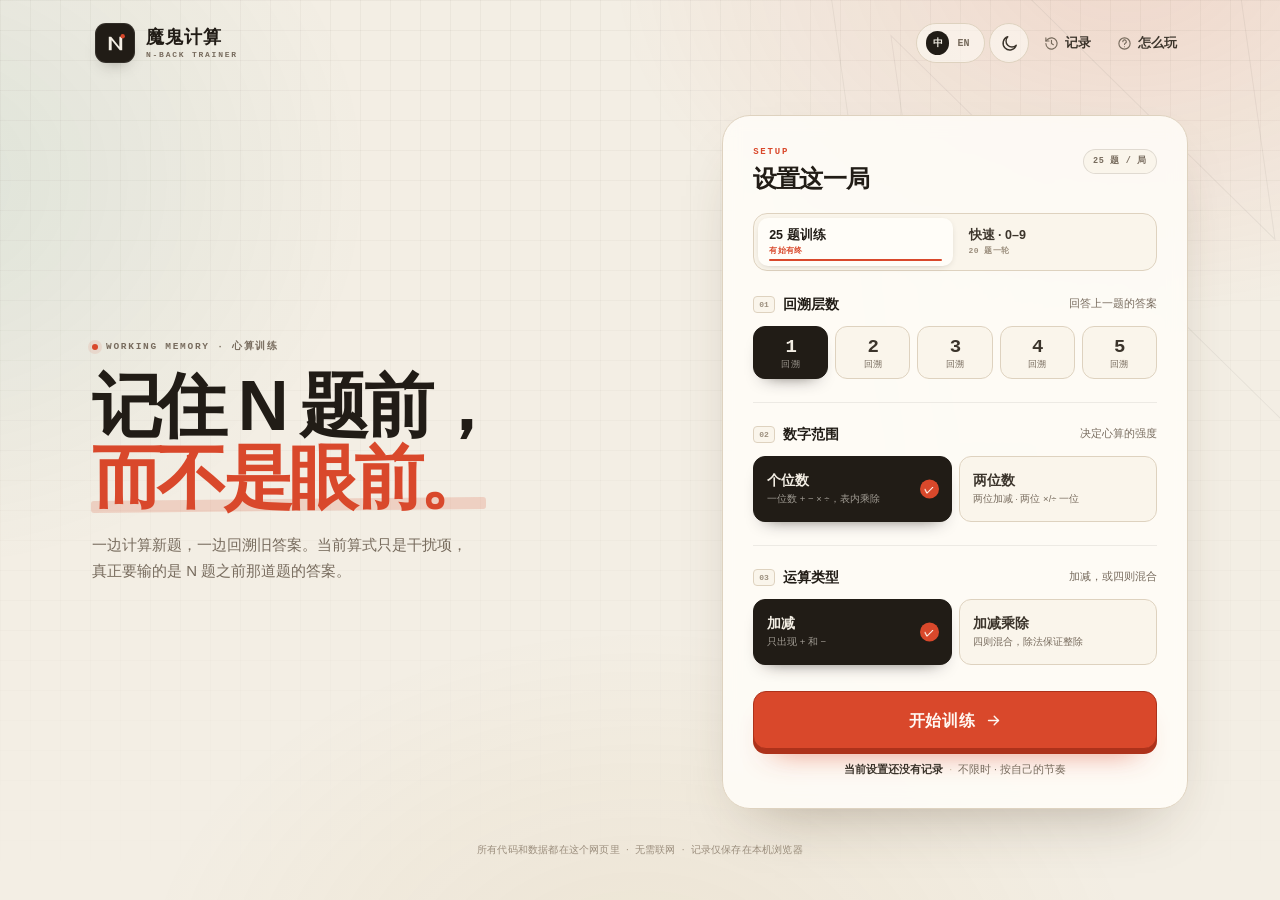
==== commit 0a935d0b: "Make home layout adapt to viewport height and width Center the home content between header and foote" ====
--- a/魔鬼计算.html
+++ b/魔鬼计算.html
@@ -3983,6 +3983,69 @@
   display: block !important;
 }
 
+/* Home should fill the viewport height and use wide screens more fully. */
+#screen-home {
+  min-height: calc(100dvh - 66px);
+  display: grid;
+  grid-template-rows: 1fr auto;
+}
+
+#screen-home .home-intro {
+  align-self: center;
+}
+
+#screen-home .site-foot {
+  align-self: end;
+}
+
+@media (min-width: 1600px) {
+  .site-header,
+  .home {
+    width: min(1360px, calc(100% - 80px));
+  }
+
+  .home-intro {
+    grid-template-columns: minmax(0, 1.1fr) minmax(440px, 0.9fr);
+    gap: clamp(40px, 4vw, 80px);
+  }
+
+  .hero-copy {
+    max-width: 700px;
+  }
+
+  .hero-copy h1 {
+    font-size: clamp(76px, 5.6vw, 88px);
+  }
+
+  html[data-lang="en"] .hero-copy h1 {
+    font-size: clamp(66px, 5vw, 80px);
+  }
+}
+
+@media (min-width: 2000px) {
+  .site-header,
+  .home {
+    width: min(1560px, calc(100% - 96px));
+  }
+
+  .home-intro {
+    grid-template-columns: minmax(0, 1.15fr) minmax(480px, 0.85fr);
+    gap: clamp(48px, 4vw, 96px);
+  }
+
+  .hero-copy {
+    max-width: 800px;
+  }
+
+  .hero-copy h1 {
+    font-size: clamp(88px, 5.6vw, 104px);
+  }
+
+  html[data-lang="en"] .hero-copy h1 {
+    font-size: clamp(78px, 5vw, 92px);
+  }
+}
+
 </style>
 </head>
 <body data-screen="home">
@@ -4870,7 +4933,7 @@
       session
       && session.mode === 'endless'
       && session.total === QUICK_TOTAL
-      && session.correct > QUICK_TOTAL * 0.9
+      && session.correct * 100 >= QUICK_TOTAL * 85
     ));
     return findEndlessBest(quickSessions, { ...normalized, ops: 'all', digits: 1 });
   }
@@ -4968,7 +5031,7 @@
       digits_1_sub: `一位数 + − × ÷，表内乘除`,
       digits_2: `两位数`,
       digits_2_sub: `两位加减 · 两位 ×/÷ 一位`,
-      endless_info: `每轮 20 题，答案固定 0–9，默认使用加减乘除。答完 20 题后结算；正确率超过 90% 可进入更高回溯。数字范围与运算类型设置不适用。`,
+      endless_info: `每轮 20 题，答案固定 0–9，默认使用加减乘除。答完 20 题后结算；正确率达到 85% 可进入更高回溯。数字范围与运算类型设置不适用。`,
       ops_addsub: `加减`,
       ops_addsub_sub: `只出现 + 和 −`,
       ops_all: `加减乘除`,
@@ -4985,7 +5048,7 @@
       best_endless: `快速最佳 {score} 分 · {percent}%`,
       best_storage: ` · 记录不会保存`,
       setup_note_normal: `不限时 · 按自己的节奏`,
-      setup_note_endless: `20 题一轮 · 正确率 >90% 进阶`,
+      setup_note_endless: `20 题一轮 · 正确率 ≥85% 进阶`,
       guide_title: `别答眼前这道题`,
       guide_step1_title: `先算，再记`,
       guide_step1_text: `每题出现时，先算出答案，把它放进脑子里的记忆队列。`,
@@ -5040,12 +5103,12 @@
       result_title_quick_fail: `还差一点。`,
       quick_pass_msg: `正确率 {percent}% — 通过，可以进入 {next} 回溯。`,
       quick_max_msg: `正确率 {percent}% — 已在最高 5 回溯。`,
-      quick_fail_msg: `正确率 {percent}% — 需要超过 90% 才能进阶。`,
+      quick_fail_msg: `正确率 {percent}% — 需要达到 85% 才能进阶。`,
       quick_09: `快速 · 0–9`,
       result_adjust: `调整设置`,
       result_history: `查看训练记录`,
       result_foot_normal: `同一设置下，正确率相同则平均用时更短者刷新纪录。`,
-      result_foot_endless: `快速模式按得分计算纪录；完成 20 题且正确率超过 90% 进入下一回溯。`,
+      result_foot_endless: `快速模式按得分计算纪录；完成 20 题且正确率达到 85% 进入下一回溯。`,
       history_title: `训练记录`,
       history_sub: `只保存在当前浏览器`,
       history_sub_count: `共 {count} 次训练 · 按时间倒序`,
@@ -5066,7 +5129,7 @@
       help_step2_title: `开始回溯`,
       help_step2_text: `从第 N+1 题起，要回答的是 N 题前那道题的答案。当前题只需要继续计算并记住，不要回答它的答案。`,
       help_step3_title: `连续训练`,
-      help_step3_text: `普通局 25 题；快速模式每轮 20 题，整轮正确率超过 90% 可进入更高回溯。答错不中断，会显示旧题的正确答案。`,
+      help_step3_text: `普通局 25 题；快速模式每轮 20 题，整轮正确率达到 85% 可进入更高回溯。答错不中断，会显示旧题的正确答案。`,
       help_example_1: `2-回溯 · 第 1 题`,
       help_example_2: `第 2 题`,
       help_example_3: `第 3 题出现时`,
@@ -5074,7 +5137,7 @@
       help_answer: `回答 7`,
       help_note_time_html: `<b>计时：</b>不限时，按自己的节奏。总用时和平均每题时间会记录在成绩里。`,
       help_note_gen_html: `<b>出题：</b>减法保证非负，除法保证整除。两位数模式下，加减为两位 ± 两位，乘除为两位 ×/÷ 一位。`,
-      help_note_endless_html: `<b>快速模式：</b>每轮 20 题，答案固定 0–9，默认使用加减乘除。整轮正确率超过 90% 进入更高回溯；中途退出不保存本轮。`,
+      help_note_endless_html: `<b>快速模式：</b>每轮 20 题，答案固定 0–9，默认使用加减乘除。整轮正确率达到 85% 进入更高回溯；中途退出不保存本轮。`,
       help_note_records_html: `<b>记录：</b>只保存在本机浏览器，不上传任何数据。换浏览器或清除站点数据会清空记录。`,
       help_done: `知道了`,
       close_aria: `关闭`,
@@ -5215,7 +5278,7 @@
       digits_1_sub: `1-digit + − × ÷, times-table division`,
       digits_2: `2-digit`,
       digits_2_sub: `2-digit + − · 2-digit ×/÷ 1-digit`,
-      endless_info: `20 questions per round with answers fixed to 0–9 and all four operations. After 20, an accuracy above 90% unlocks the next back level. Number-range and operation settings don't apply.`,
+      endless_info: `20 questions per round with answers fixed to 0–9 and all four operations. After 20, an accuracy of at least 85% unlocks the next back level. Number-range and operation settings don't apply.`,
       ops_addsub: `Add & subtract`,
       ops_addsub_sub: `+ and − only`,
       ops_all: `All four`,
@@ -5232,7 +5295,7 @@
       best_endless: `Quick best: {score} pts · {percent}%`,
       best_storage: ` · records won't be saved`,
       setup_note_normal: `Untimed · go at your own pace`,
-      setup_note_endless: `20 questions · >90% to level up`,
+      setup_note_endless: `20 questions · ≥85% to level up`,
       guide_title: `Don't answer the current one`,
       guide_step1_title: `Compute, then hold`,
       guide_step1_text: `Work out each answer and keep it in your mental queue.`,
@@ -5287,12 +5350,12 @@
       result_title_quick_fail: `Not quite yet.`,
       quick_pass_msg: `{percent}% — passed. Next: {next} back.`,
       quick_max_msg: `{percent}% at the top level (5 back).`,
-      quick_fail_msg: `{percent}% — above 90% is needed to level up.`,
+      quick_fail_msg: `{percent}% — 85% or higher is needed to level up.`,
       quick_09: `Quick · 0–9`,
       result_adjust: `Adjust settings`,
       result_history: `View training log`,
       result_foot_normal: `For the same setup, a faster average breaks a tie.`,
-      result_foot_endless: `Quick records go by score; finish all 20 above 90% to unlock the next back level.`,
+      result_foot_endless: `Quick records go by score; finish all 20 with at least 85% to unlock the next back level.`,
       history_title: `Training log`,
       history_sub: `Saved only in this browser`,
       history_sub_count: `{count} sessions · newest first`,
@@ -5313,7 +5376,7 @@
       help_step2_title: `Start looking back`,
       help_step2_text: `From question N+1, answer the question N steps back. Keep solving the current one — don't enter its answer.`,
       help_step3_title: `Keep training`,
-      help_step3_text: `25 questions in a normal round; quick mode runs 20 questions per round, and above 90% accuracy unlocks the next back level. A wrong answer shows the old correction and continues.`,
+      help_step3_text: `25 questions in a normal round; quick mode runs 20 questions per round, and at least 85% accuracy unlocks the next back level. A wrong answer shows the old correction and continues.`,
       help_example_1: `2-back · Q1`,
       help_example_2: `Q2`,
       help_example_3: `When Q3 appears`,
@@ -5321,7 +5384,7 @@
       help_answer: `answer 7`,
       help_note_time_html: `<b>Timing:</b> Untimed. Total and average time are recorded.`,
       help_note_gen_html: `<b>Questions:</b> Subtraction is non-negative and division is exact. In 2-digit mode, + − use two-digit operands; ×/÷ pair a two-digit number with a one-digit number.`,
-      help_note_endless_html: `<b>Quick mode:</b> 20 questions per round, answers 0–9, all four operations. Finish above 90% accuracy to unlock the next back level; quitting early discards the round.`,
+      help_note_endless_html: `<b>Quick mode:</b> 20 questions per round, answers 0–9, all four operations. Finish with at least 85% accuracy to unlock the next back level; quitting early discards the round.`,
       help_note_records_html: `<b>Records:</b> Stored in this browser only. No data is uploaded. Changing browsers or clearing site data clears them.`,
       help_done: `Got it`,
       close_aria: `Close`,
@@ -6370,7 +6433,7 @@
       ? bestBefore.correct / bestBefore.total
       : 0;
     const bestSpeed = bestBefore && bestBefore.avgMs > 0 ? bestBefore.avgMs : Infinity;
-    const passed = accuracy > 0.9;
+    const passed = answered > 0 && session.correct * 100 >= answered * 85;
     const nextN = passed && session.n < E.MAX_N ? session.n + 1 : session.n;
     const isRecord = passed && (!bestBefore
       || record.score > bestBefore.score
